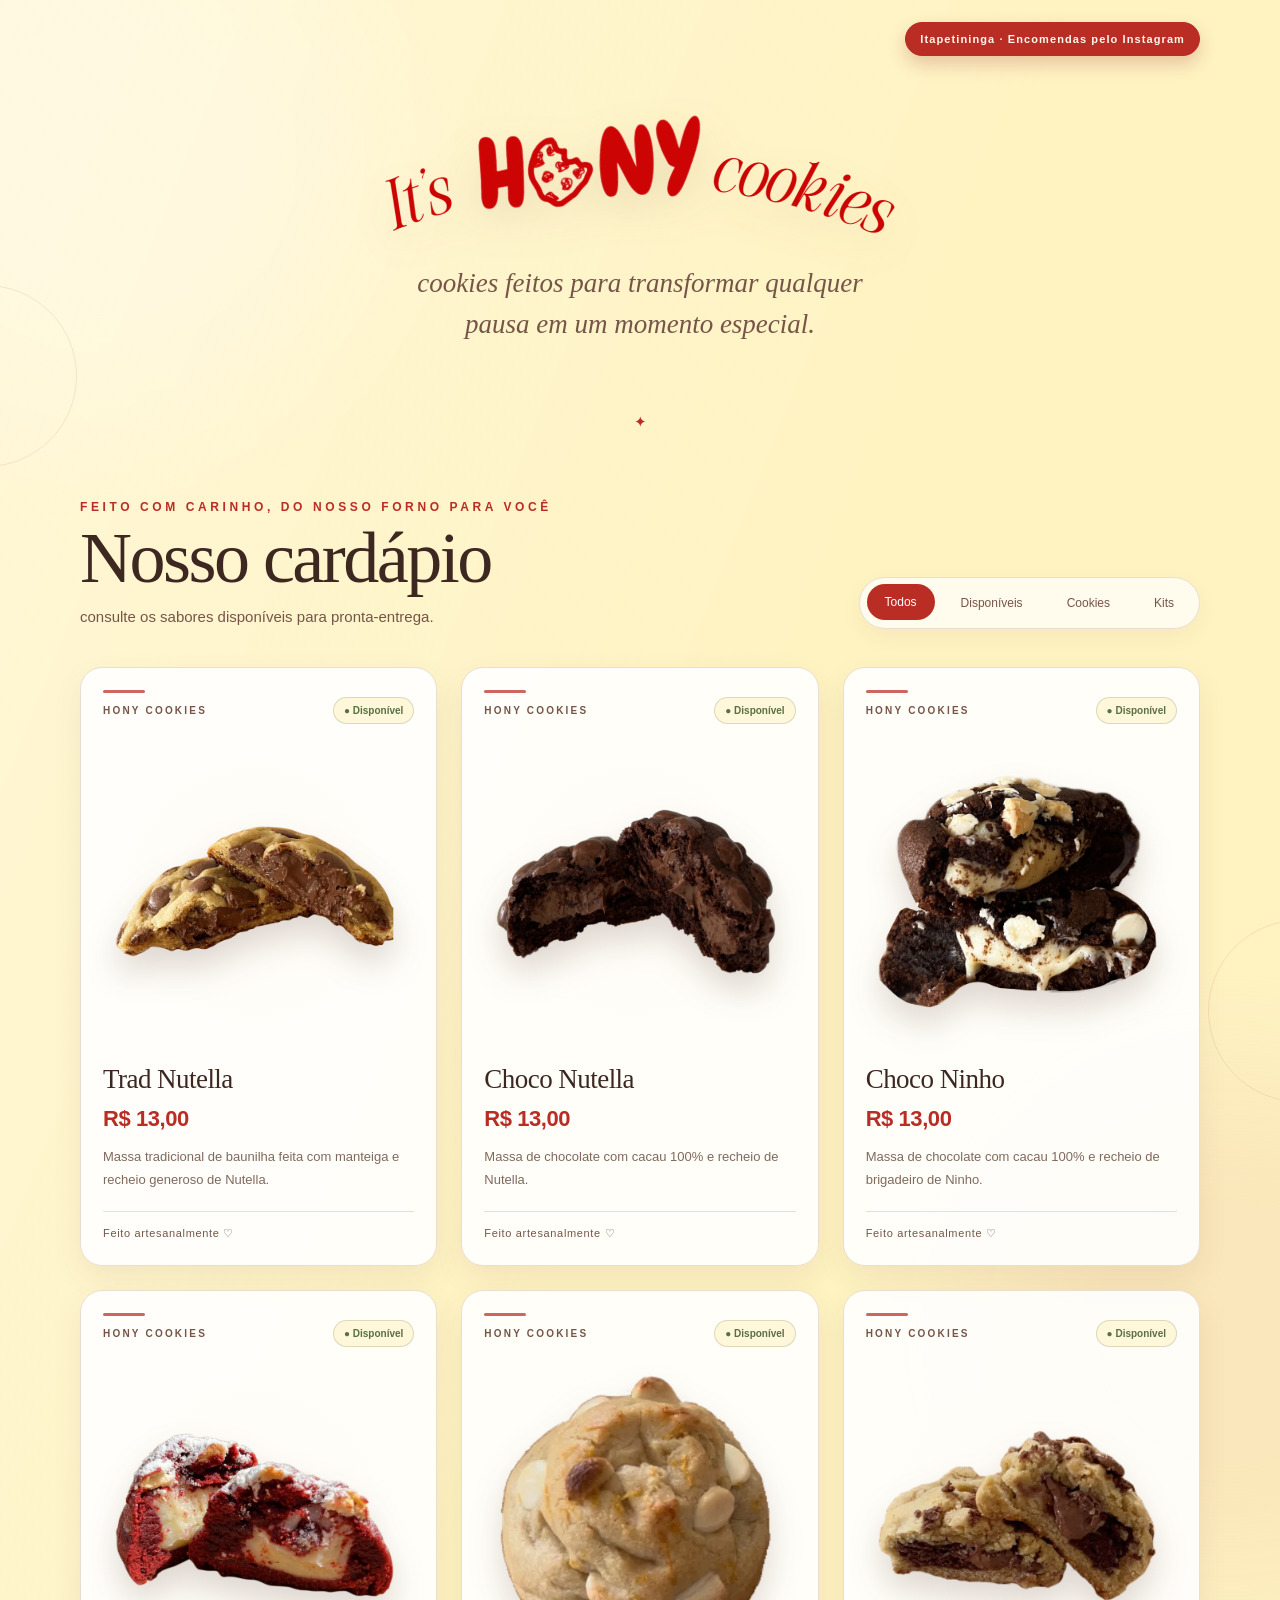
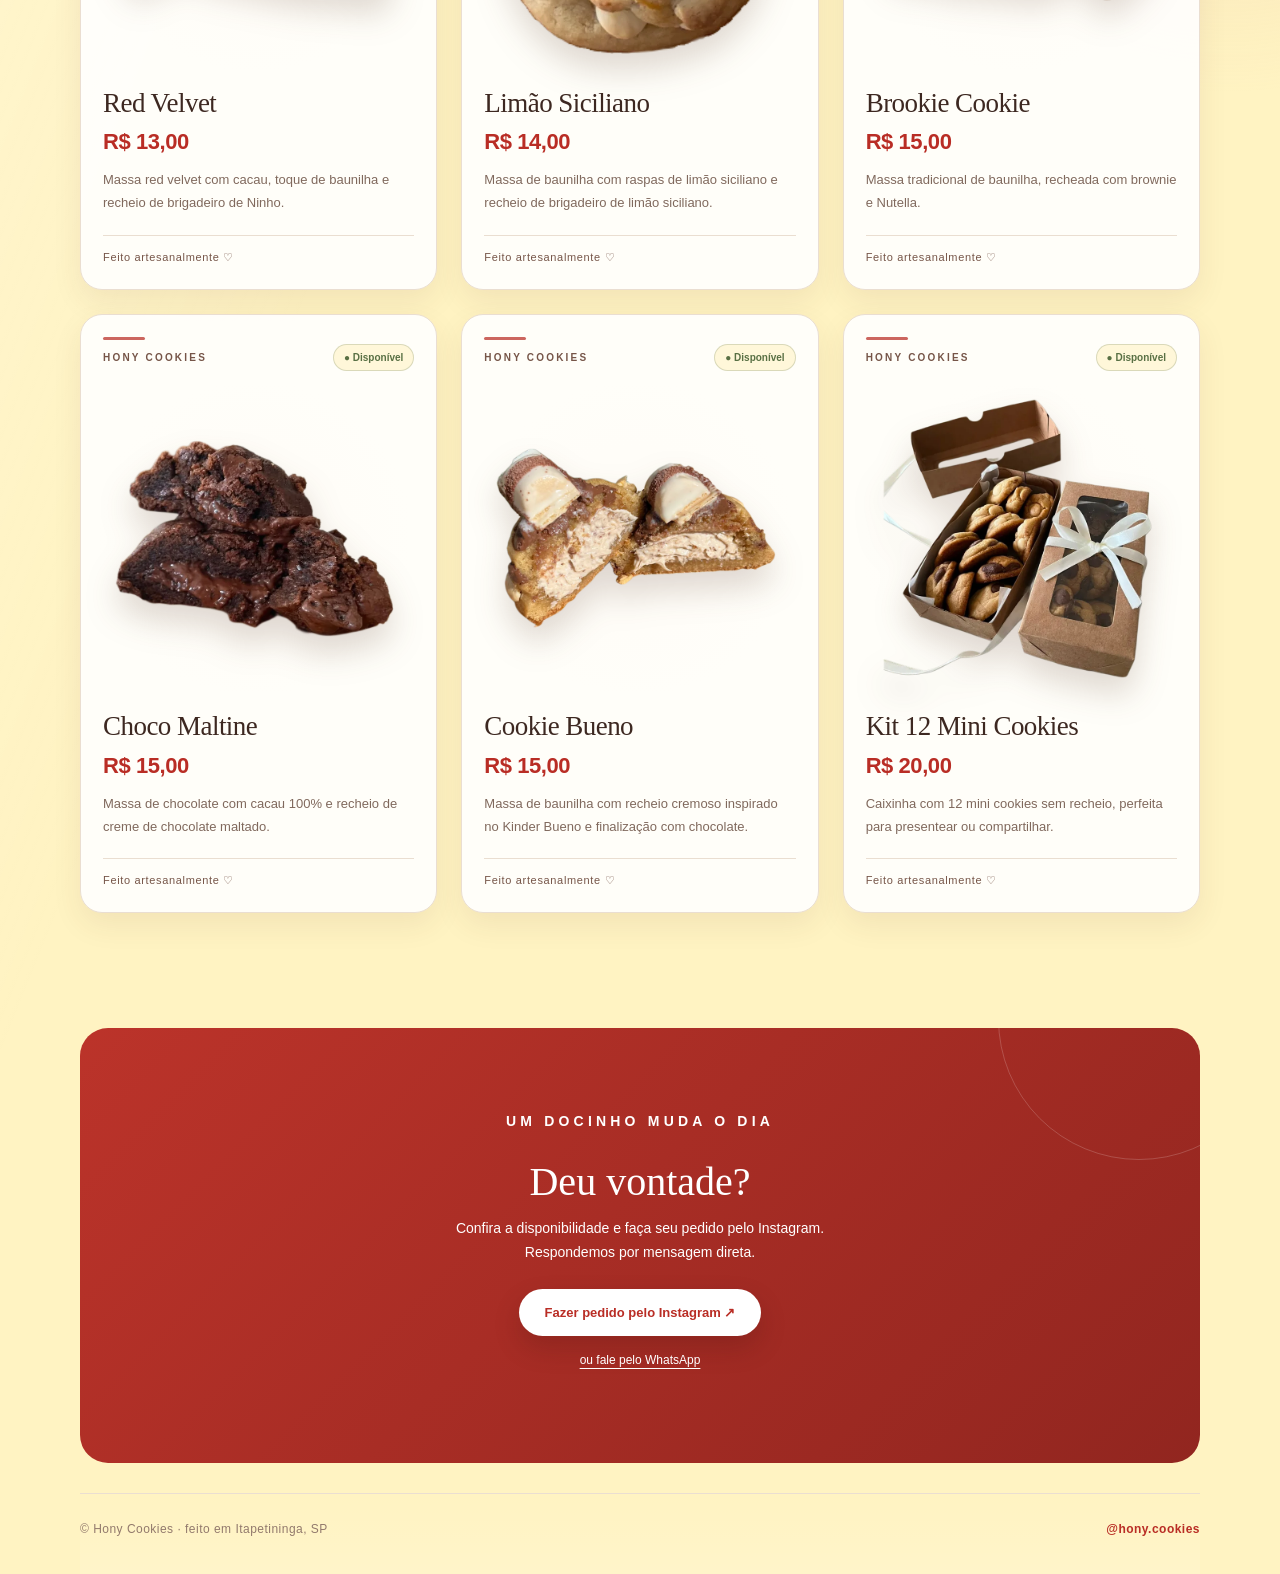
==== index.html @ 99ebf642 "Refactor code structure for improved readability and maintainability" ====
<!DOCTYPE html>
<html lang="pt-BR">
<head>
<meta charset="UTF-8">
<meta name="viewport" content="width=device-width, initial-scale=1">
<meta name="theme-color" content="#fff3c2">
<meta name="description" content="Cardápio Hony Cookies: cookies artesanais em Itapetininga. Confira os sabores disponíveis para pronta-entrega.">
<title>Hony Cookies | nosso cardápio</title>
<link rel="icon" href="[data-uri]" type="image/webp">
<style>
:root { --fundo:#fff3c2; --card:#feeeb7; --vermelho:#c92b24; --marrom:#975e43; --texto:#472b21; --linha:rgba(151,94,67,.23); }
* {box-sizing:border-box} html {scroll-behavior:smooth} body {margin:0;background:var(--fundo);color:var(--texto);font-family:Arial,Helvetica,sans-serif;-webkit-font-smoothing:antialiased} a{color:inherit;text-decoration:none} button{font:inherit}
.container{width:min(1120px,calc(100% - 44px));margin:auto}
.topline{display:flex;align-items:center;justify-content:flex-end;padding-top:22px}
.local{font-size:11px;letter-spacing:.08em;color:var(--marrom);border:1px solid var(--linha);border-radius:30px;padding:10px 14px}
.hero{text-align:center;padding:36px 0 63px;border-bottom:1px solid var(--linha)}
.logo{width:min(510px,90%);height:auto;display:block;margin:0 auto 17px}
.hero p{font-family:Georgia,'Times New Roman',serif;font-size:clamp(18px,2.2vw,25px);line-height:1.5;max-width:510px;margin:0 auto;color:var(--marrom);font-style:italic}
.heading{display:flex;justify-content:space-between;align-items:end;gap:20px;padding:63px 0 30px}
.eyebrow{font-size:11px;letter-spacing:.26em;color:var(--vermelho);font-weight:bold;text-transform:uppercase;margin:0 0 10px}
h1{font-family:Georgia,'Times New Roman',serif;font-size:clamp(38px,5vw,60px);font-weight:normal;letter-spacing:-.035em;margin:0 0 12px;color:var(--vermelho)}
.subtitle{font-size:14px;color:var(--marrom);margin:0;line-height:1.6}
.filter{display:flex;gap:8px;flex-wrap:wrap;justify-content:flex-end}.filter button{background:transparent;border:1px solid var(--linha);padding:10px 15px;border-radius:100px;color:var(--marrom);cursor:pointer;font-size:12px}.filter button.active,.filter button:hover{background:var(--vermelho);border-color:var(--vermelho);color:#fff}
.grid{display:grid;grid-template-columns:repeat(3,minmax(0,1fr));gap:20px;padding-bottom:85px}
.product{background:var(--card);border:1px solid var(--linha);border-radius:13px;padding:19px 20px 23px;display:flex;flex-direction:column;min-width:0;transition:transform .2s}.product:hover{transform:translateY(-3px)}
.cardtop{display:flex;align-items:center;justify-content:space-between;gap:8px}.brand{font-size:10px;letter-spacing:.22em;color:var(--marrom);font-weight:700}.status{font-size:10px;border-radius:50px;padding:7px 10px;background:#fff7d9;color:#597044;border:1px solid rgba(89,112,68,.22);white-space:nowrap}.status.sold{color:var(--vermelho);background:#ffe5d6;border-color:#edb1a7}
.photo{aspect-ratio:1/1;width:100%;display:flex;align-items:center;justify-content:center;margin:8px 0 9px}.photo img{width:100%;height:100%;object-fit:contain;filter:drop-shadow(0 12px 12px rgba(89,50,29,.09))}.product.unavailable .photo img{filter:grayscale(.65) opacity(.62)}
.cardname{font-family:Georgia,'Times New Roman',serif;font-size:25px;line-height:1.16;font-weight:normal;margin:0 0 9px}.price{font-size:20px;font-weight:700;color:var(--vermelho);margin:0 0 12px}.description{font-size:13px;line-height:1.7;color:var(--marrom);margin:0;flex:1}.divider{height:1px;background:var(--linha);margin:20px 0 15px}.footnote{font-size:11px;letter-spacing:.06em;color:var(--marrom)}
.order{border-top:1px solid var(--linha);text-align:center;padding:58px 0 75px}.order h2{font-family:Georgia,serif;color:var(--vermelho);font-size:34px;font-weight:normal;margin:0 0 12px}.order p{font-size:14px;color:var(--marrom);margin:0 0 24px;line-height:1.7}.cta{display:inline-flex;align-items:center;justify-content:center;gap:9px;background:var(--vermelho);color:white;border-radius:100px;padding:16px 26px;font-size:13px;font-weight:700;transition:background .2s}.cta:hover{background:#a61f19}.secondary{display:block;margin-top:17px;font-size:12px;color:var(--marrom);text-decoration:underline;text-underline-offset:4px}
footer{border-top:1px solid var(--linha);padding:22px 0 32px;display:flex;justify-content:space-between;gap:10px;color:var(--marrom);font-size:11px;letter-spacing:.04em}
.empty{grid-column:1/-1;text-align:center;padding:45px;color:var(--marrom)}
@media(max-width:850px){.grid{grid-template-columns:repeat(2,minmax(0,1fr))}.heading{align-items:start;flex-direction:column}.filter{justify-content:flex-start}.hero{padding:26px 0 47px}}
@media(max-width:540px){.container{width:calc(100% - 28px)}.topline{padding-top:15px}.local{font-size:10px}.hero{padding:28px 0 44px}.logo{width:95%}.hero p{font-size:18px;padding:0 10px}.heading{padding:43px 0 24px}.grid{gap:11px;padding-bottom:52px}.product{padding:12px 11px 16px;border-radius:10px}.brand{font-size:8px;letter-spacing:.1em}.status{font-size:9px;padding:5px 7px}.cardname{font-size:19px}.price{font-size:17px}.description{font-size:12px;line-height:1.55}.photo{margin:6px 0}.divider{margin:14px 0 10px}.footnote{font-size:9px}.order{padding:45px 0 60px}footer{flex-direction:column;align-items:center;text-align:center}}

body{position:relative;overflow-x:hidden;background:
 radial-gradient(circle at 8% 4%,rgba(255,255,255,.72) 0 120px,transparent 350px),
 radial-gradient(circle at 96% 45%,rgba(255,218,133,.3) 0 130px,transparent 360px),
 var(--fundo)}
body::before,body::after{content:"";position:absolute;z-index:-1;width:180px;height:180px;border:1px solid rgba(201,43,36,.1);border-radius:50%;pointer-events:none}
body::before{top:285px;left:-105px}
body::after{top:920px;right:-110px}
.container{position:relative}
.topline{min-height:56px}
.local{background:rgba(255,255,255,.28);box-shadow:0 5px 18px rgba(89,50,29,.04);transition:background .2s,border-color .2s,transform .2s}
.local:hover{background:rgba(255,255,255,.58);border-color:rgba(151,94,67,.4);transform:translateY(-1px)}
.hero{position:relative}
.hero::after{content:"✦";position:absolute;bottom:-12px;left:50%;padding:0 12px;background:var(--fundo);color:var(--vermelho);font-size:15px;line-height:24px;transform:translateX(-50%)}
.heading{position:relative}
.heading>div:first-child{max-width:620px}
.filter{padding-bottom:2px}
.filter button{transition:color .2s,background .2s,border-color .2s,transform .2s,box-shadow .2s}
.filter button:hover{transform:translateY(-2px);box-shadow:0 5px 12px rgba(201,43,36,.16)}
.filter button:focus-visible,.cta:focus-visible,.secondary:focus-visible{outline:3px solid rgba(201,43,36,.35);outline-offset:4px}
.product{box-shadow:0 10px 25px rgba(89,50,29,.06);overflow:hidden}
.product::before{content:"";display:block;width:42px;height:3px;margin-bottom:4px;border-radius:99px;background:var(--vermelho);opacity:.72}
.product:hover{box-shadow:0 16px 32px rgba(89,50,29,.13);border-color:rgba(201,43,36,.28)}
.photo{position:relative}
.photo::after{content:"";position:absolute;inset:10%;z-index:-1;border-radius:50%;background:rgba(255,255,255,.28);filter:blur(14px)}
.photo img{transition:transform .35s ease,filter .35s ease}
.product:hover .photo img{transform:scale(1.045) rotate(-1deg)}
.product.unavailable:hover .photo img{transform:none}
.cardname{transition:color .2s}
.product:hover .cardname{color:var(--vermelho)}
.status{font-weight:700}
.cta{box-shadow:0 10px 20px rgba(201,43,36,.2);transition:background .2s,transform .2s,box-shadow .2s}
.cta:hover{transform:translateY(-2px);box-shadow:0 13px 24px rgba(201,43,36,.28)}
.secondary{transition:color .2s}
.secondary:hover{color:var(--vermelho)}
footer{background:linear-gradient(180deg,transparent,rgba(255,255,255,.12))}
@media(max-width:540px){body::before{top:210px;left:-145px}body::after{top:1080px;right:-145px}.hero::after{font-size:13px}.product{box-shadow:0 6px 16px rgba(89,50,29,.06)}.product:hover{transform:translateY(-2px);box-shadow:0 10px 20px rgba(89,50,29,.11)}}
@media(prefers-reduced-motion:reduce){html{scroll-behavior:auto}.local,.filter button,.product,.photo img,.cardname,.cta,.secondary{transition:none}}

:root {
  --fundo:#fff3c2;
  --card:#ffffff;
  --vermelho:#b92d25;
  --vermelho-escuro:#8f211c;
  --marrom:#765548;
  --texto:#3d2821;
  --linha:#eaded1;
  --destaque:#f6dfad;
}
body {
  background:
    linear-gradient(to bottom right,rgba(255,255,255,.36) 0%,transparent 42%),
    radial-gradient(circle at 8% 5%,rgba(255,255,255,.28) 0 140px,transparent 360px),
    radial-gradient(circle at 96% 42%,rgba(232,190,159,.24) 0 130px,transparent 360px),
    var(--fundo);
}
body::before,body::after {
  border-color:rgba(185,45,37,.1);
}
.local {
  background:var(--vermelho);
  border-color:var(--vermelho);
  color:#fff9ed;
  box-shadow:0 8px 18px rgba(143,33,28,.22);
  font-family:Arial,Helvetica,sans-serif;
  font-weight:700;
  letter-spacing:.1em;
  transition:transform .2s;
}
.local:hover {
  background:var(--vermelho);
  border-color:var(--vermelho);
  color:#fff9ed;
  box-shadow:0 8px 18px rgba(143,33,28,.22);
  transform:scale(1.04);
}
.hero {
  padding:58px 0 78px;
  border-bottom:0;
  background:transparent;
}
.hero::after {
  background:transparent;
}
.logo {
  width:min(510px,88%);
  filter:drop-shadow(0 14px 22px rgba(100,55,35,.12));
}
.hero p {
  max-width:590px;
  font-size:clamp(19px,2.4vw,27px);
  color:var(--marrom);
}
.heading {
  padding:78px 0 38px;
}
.eyebrow {
  color:var(--vermelho);
  font-size:12px;
  letter-spacing:.3em;
}
h1 {
  color:var(--texto);
  font-size:clamp(44px,6vw,72px);
  line-height:.95;
}
.subtitle {
  max-width:420px;
  font-size:15px;
}
.filter {
  padding:7px;
  border:1px solid var(--linha);
  border-radius:999px;
  background:rgba(255,255,255,.7);
  box-shadow:0 8px 22px rgba(100,55,35,.05);
}
.filter button {
  padding:11px 18px;
  border:0;
  color:var(--marrom);
}
.filter button.active,.filter button:hover {
  background:var(--vermelho);
  border-color:var(--vermelho);
  color:#fff;
  transform:translateY(-1px);
}
.grid {
  gap:24px;
}
.product {
  position:relative;
  padding:22px 22px 25px;
  background:rgba(255,255,255,.9);
  border:1px solid var(--linha);
  border-radius:22px;
  box-shadow:0 12px 30px rgba(91,54,36,.08);
  transition:transform .25s ease,box-shadow .25s ease,border-color .25s ease;
}
.product::before {
  width:42px;
  height:3px;
  margin-bottom:4px;
  background:var(--vermelho);
}
.product:hover {
  transform:translateY(-8px);
  border-color:rgba(185,45,37,.3);
  box-shadow:0 22px 42px rgba(91,54,36,.15);
}
.photo {
  position:relative;
  min-height:270px;
  margin:12px -4px 18px;
  border-radius:18px;
  background:radial-gradient(circle,#fffdf8 0 42%,transparent 72%);
}
.photo::after {
  display:none;
}
.photo img {
  position:relative;
  z-index:1;
  filter:drop-shadow(0 18px 16px rgba(80,43,27,.18));
  transition:transform .35s ease;
}
.product:hover .photo img {
  transform:scale(1.08) rotate(-2deg);
}
.product.unavailable:hover .photo img {
  transform:none;
}
.cardname {
  color:var(--texto);
  font-size:27px;
  line-height:1.1;
  letter-spacing:-.02em;
}
.product:hover .cardname {
  color:var(--vermelho);
}
.price {
  display:inline-block;
  margin:2px 0 14px;
  color:var(--vermelho);
  font-size:22px;
  letter-spacing:-.02em;
}
.description {
  color:#80695d;
  font-size:13px;
  line-height:1.75;
}
.order {
  position:relative;
  margin-top:30px;
  padding:82px 20px 96px;
  border:0;
  border-radius:28px;
  background:linear-gradient(135deg,rgba(185,45,37,.97),rgba(142,31,26,.97));
  color:#fff;
  overflow:hidden;
}
.order::before {
  content:"";
  position:absolute;
  width:280px;
  height:280px;
  top:-150px;
  right:-80px;
  border:1px solid rgba(255,255,255,.18);
  border-radius:50%;
}
.order h2,.order p,.order .secondary {
  position:relative;
  color:#fff;
}
.order h2 {
  font-size:40px;
}
.cta {
  position:relative;
  background:#fff;
  color:var(--vermelho);
  box-shadow:0 12px 26px rgba(70,20,15,.22);
  transition:transform .2s;
}
.cta:hover {
  background:#fff;
  color:var(--vermelho);
  box-shadow:0 12px 26px rgba(70,20,15,.22);
  transform:scale(1.04);
}
footer {
  margin-top:30px;
  padding:28px 0 38px;
  color:#92796c;
  font-size:12px;
}
footer span:last-child {
  color:var(--vermelho);
  font-weight:700;
}
@media(max-width:540px) {
  .container {
    width:min(100% - 24px,440px);
  }
  .hero {
    padding:42px 0 58px;
  }
  .heading {
    padding:52px 0 28px;
  }
  .filter {
    width:100%;
    justify-content:space-between;
    gap:3px;
  }
  .filter button {
    flex:1;
    padding:10px 7px;
  }
  .grid {
    grid-template-columns:1fr;
    gap:16px;
  }
  .product {
    padding:16px;
    border-radius:18px;
  }
  .photo {
    min-height:190px;
  }
  .cardname {
    font-size:23px;
  }
  .order {
    margin-top:12px;
    border-radius:20px;
    padding:58px 18px 66px;
  }
  .order h2 {
    font-size:34px;
  }
  footer {
    gap:12px;
  }
}
@media(prefers-reduced-motion:reduce) {
  .product:hover,.product:hover .photo img,.filter button:hover {
    transform:none;
  }
}
</style>
</head>
<body>
<div class="container">
<header>
 <div class="topline"><a class="local" href="#pedido">Itapetininga · Encomendas pelo Instagram</a></div>
 <div class="hero"><img class="logo" src="[data-uri]" alt="It's Hony Cookies"><p>cookies feitos para transformar qualquer<br>pausa em um momento especial.</p></div>
</header>
<main>
 <section aria-labelledby="menu-title"><div class="heading"><div><p class="eyebrow">feito com carinho, do nosso forno para você</p><h1 id="menu-title">Nosso cardápio</h1><p class="subtitle">consulte os sabores disponíveis para pronta-entrega.</p></div><nav class="filter" aria-label="Filtrar cardápio"><button class="active" data-filter="todos" type="button">Todos</button><button data-filter="disponiveis" type="button">Disponíveis</button><button data-filter="cookies" type="button">Cookies</button><button data-filter="kits" type="button">Kits</button></nav></div><div class="grid" id="produtos" aria-live="polite"></div></section>
 <section class="order" id="pedido"><p class="eyebrow">um docinho muda o dia</p><h2>Deu vontade?</h2><p>Confira a disponibilidade e faça seu pedido pelo Instagram.<br>Respondemos por mensagem direta.</p><a class="cta" href="https://www.instagram.com/hony.cookies/" target="_blank" rel="noopener noreferrer">Fazer pedido pelo Instagram ↗</a><a class="secondary" href="https://wa.me/5515996858617" target="_blank" rel="noopener noreferrer">ou fale pelo WhatsApp</a></section>
</main>
<footer><span>© Hony Cookies · feito em Itapetininga, SP</span><span>@hony.cookies</span></footer>
</div>
<script>
/* ================================================================
   EDITE SOMENTE A LISTA ABAIXO PARA ATUALIZAR O CARDÁPIO.
   disponivel: true = Disponível | false = Esgotado
   visivel: false = não aparece no cardápio (produto temporariamente fora)
   Depois de editar, salve o arquivo e publique a alteração no GitHub.
   ================================================================ */
const produtos = [
  { nome: "Trad Nutella", preco: 13.00, descricao: "Massa tradicional de baunilha feita com manteiga e recheio generoso de Nutella.", disponivel: true, visivel: true, categoria: "cookies", imagem: "[data-uri]" },
  { nome: "Choco Nutella", preco: 13.00, descricao: "Massa de chocolate com cacau 100% e recheio de Nutella.", disponivel: true, visivel: true, categoria: "cookies", imagem: "[data-uri]" },
  { nome: "Choco Ninho", preco: 13.00, descricao: "Massa de chocolate com cacau 100% e recheio de brigadeiro de Ninho.", disponivel: true, visivel: true, categoria: "cookies", imagem: "[data-uri]" },
  { nome: "Red Velvet", preco: 13.00, descricao: "Massa red velvet com cacau, toque de baunilha e recheio de brigadeiro de Ninho.", disponivel: true, visivel: true, categoria: "cookies", imagem: "[data-uri]" },
  { nome: "Limão Siciliano", preco: 14.00, descricao: "Massa de baunilha com raspas de limão siciliano e recheio de brigadeiro de limão siciliano.", disponivel: true, visivel: true, categoria: "cookies", imagem: "[data-uri]" },
  { nome: "Brookie Cookie", preco: 15.00, descricao: "Massa tradicional de baunilha, recheada com brownie e Nutella.", disponivel: true, visivel: true, categoria: "cookies", imagem: "[data-uri]" },
  { nome: "Choco Maltine", preco: 15.00, descricao: "Massa de chocolate com cacau 100% e recheio de creme de chocolate maltado.", disponivel: true, visivel: true, categoria: "cookies", imagem: "[data-uri]" },
  { nome: "Cookie Bueno", preco: 15.00, descricao: "Massa de baunilha com recheio cremoso inspirado no Kinder Bueno e finalização com chocolate.", disponivel: true, visivel: true, categoria: "cookies", imagem: "[data-uri]" },
  { nome: "Kit 12 Mini Cookies", preco: 20.00, descricao: "Caixinha com 12 mini cookies sem recheio, perfeita para presentear ou compartilhar.", disponivel: true, visivel: true, categoria: "kits", imagem: "[data-uri]" },
  { nome: "Doce de Leite", preco: 14.00, descricao: "Cookie recheado com doce de leite argentino e finalizado com flor de sal.", disponivel: false, visivel: false, categoria: "cookies", imagem: "" }
];
/* FIM DA LISTA DE PRODUTOS */
const formatarPreco = valor => valor.toLocaleString('pt-BR',{style:'currency',currency:'BRL'});
const escapeHTML = valor => String(valor).replace(/[&<>"']/g,caractere => ({'&':'&amp;','<':'&lt;','>':'&gt;','"':'&quot;',"'":'&#39;'}[caractere]));
function renderizar(filtro='todos') {
 const lista = produtos.filter(p => p.visivel !== false && (filtro==='todos' || (filtro==='disponiveis' ? p.disponivel : p.categoria===filtro)));
 const area = document.getElementById('produtos');
 area.innerHTML = lista.length ? lista.map(p => `<article class="product ${p.disponivel ? '' : 'unavailable'}"><div class="cardtop"><span class="brand">HONY COOKIES</span><span class="status ${p.disponivel ? '' : 'sold'}">${p.disponivel ? '● Disponível' : '× Esgotado'}</span></div><div class="photo">${p.imagem ? `<img loading="lazy" src="${escapeHTML(p.imagem)}" alt="${escapeHTML(p.nome)}">` : ''}</div><h2 class="cardname">${escapeHTML(p.nome)}</h2><p class="price">${formatarPreco(p.preco)}</p><p class="description">${escapeHTML(p.descricao)}</p><div class="divider"></div><span class="footnote">${p.disponivel ? 'Feito artesanalmente ♡' : 'temporariamente indisponível'}</span></article>`).join('') : '<p class="empty">Nenhum produto nesta categoria no momento.</p>';
}
document.querySelectorAll('[data-filter]').forEach(botao => botao.addEventListener('click', () => {document.querySelectorAll('[data-filter]').forEach(b=>b.classList.remove('active'));botao.classList.add('active');renderizar(botao.dataset.filter)}));
renderizar();
</script>
</body>
</html>
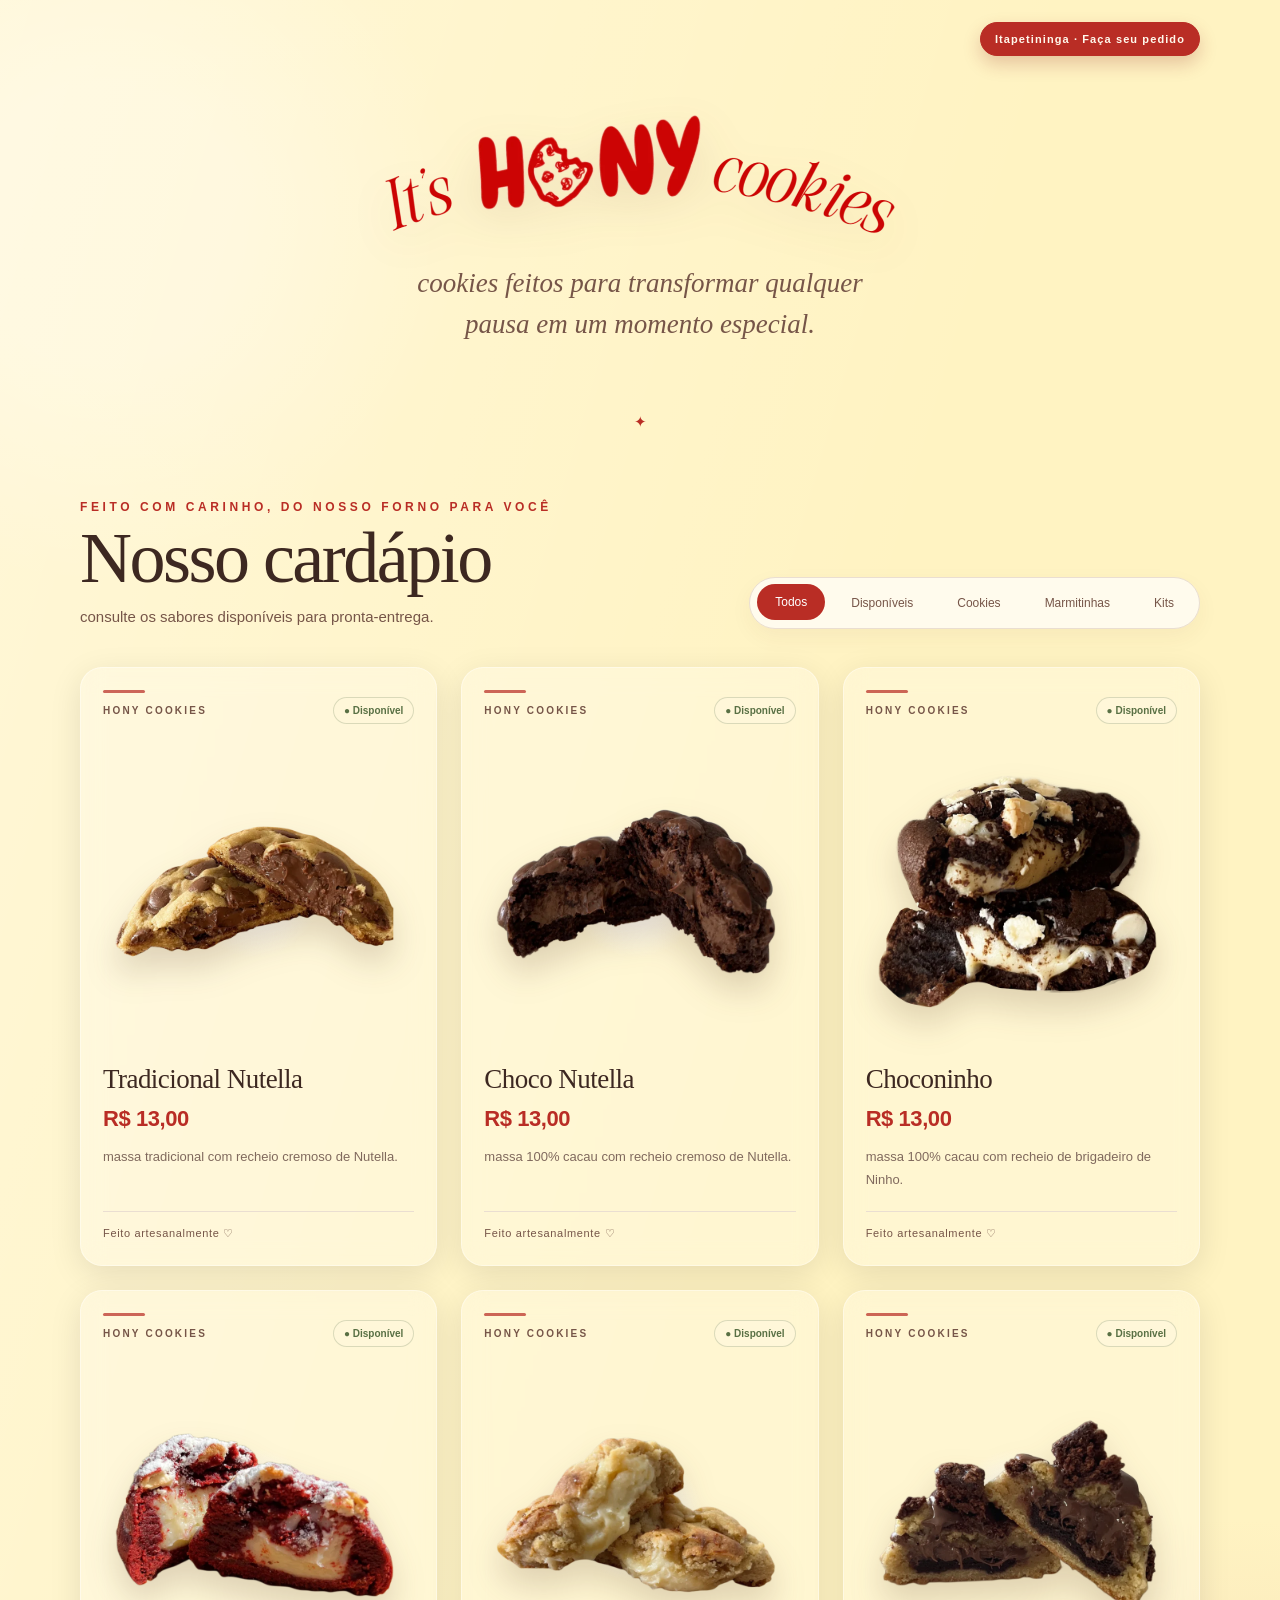
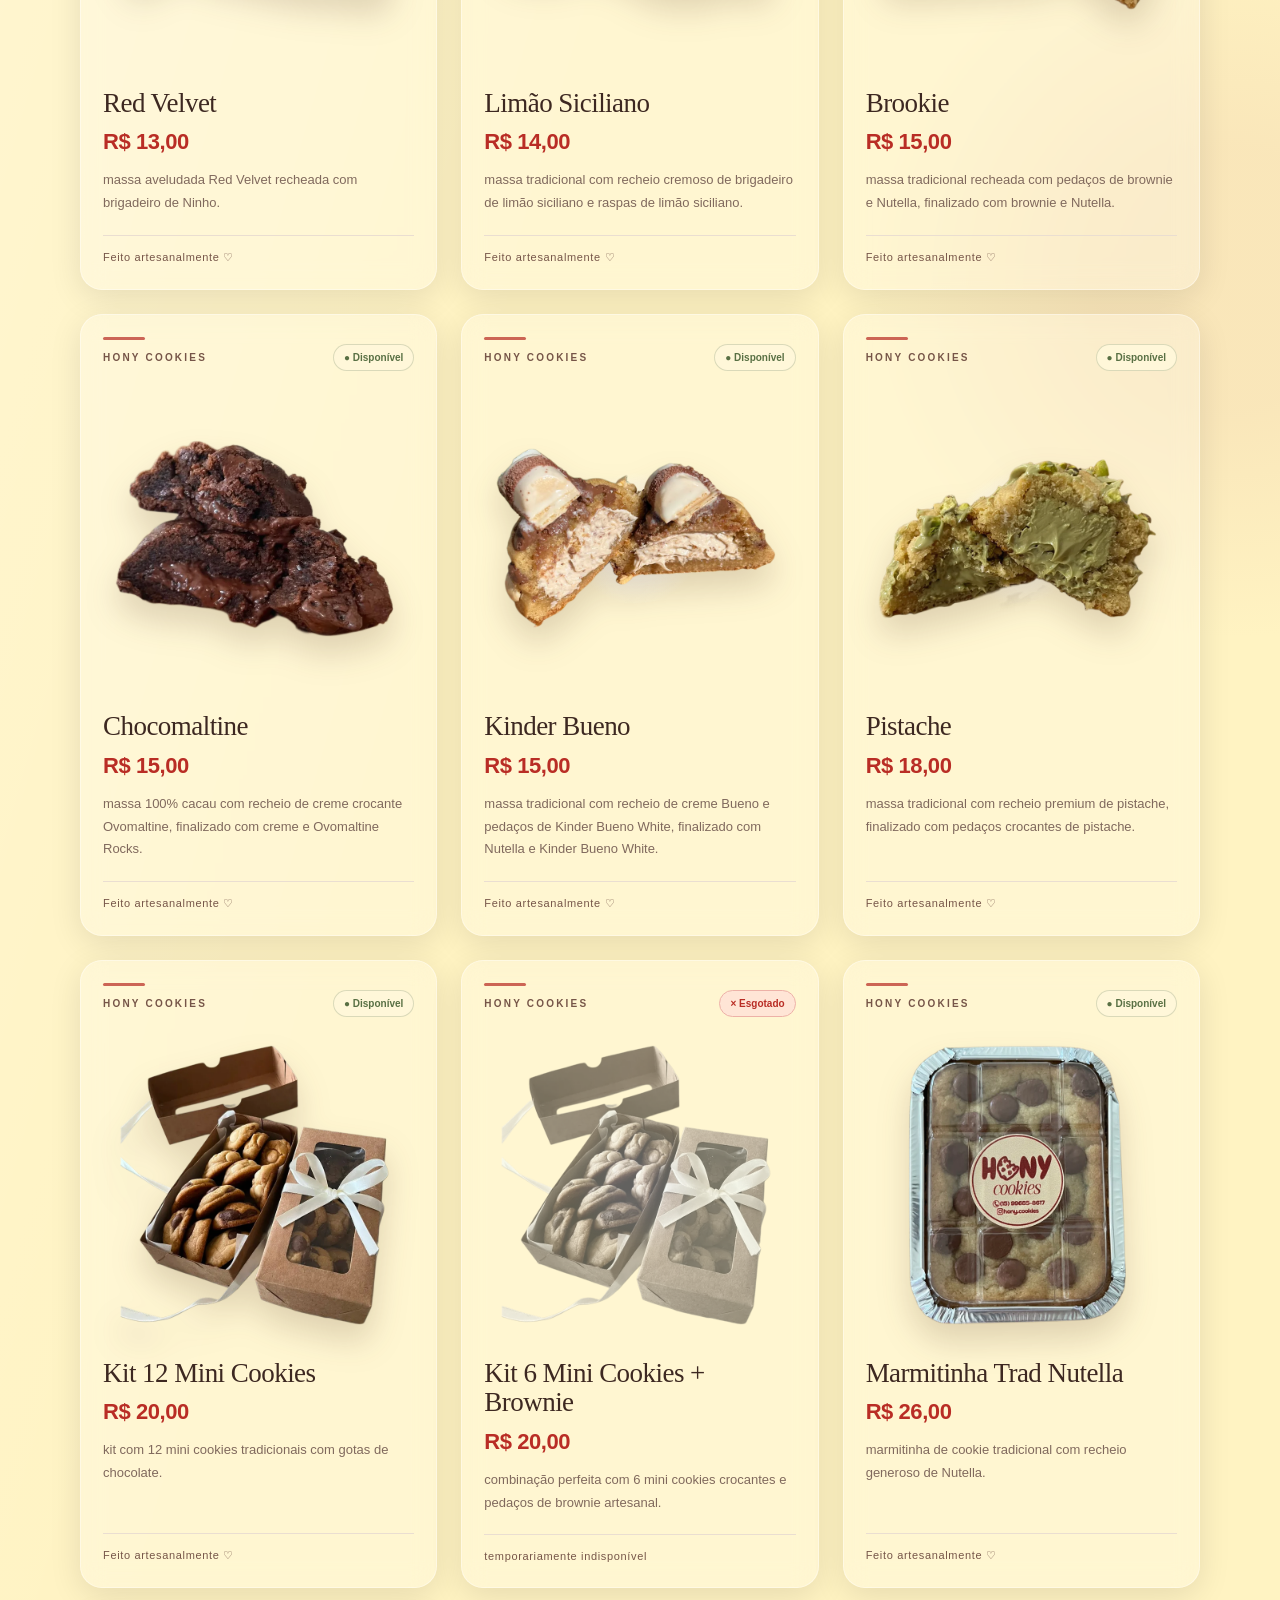
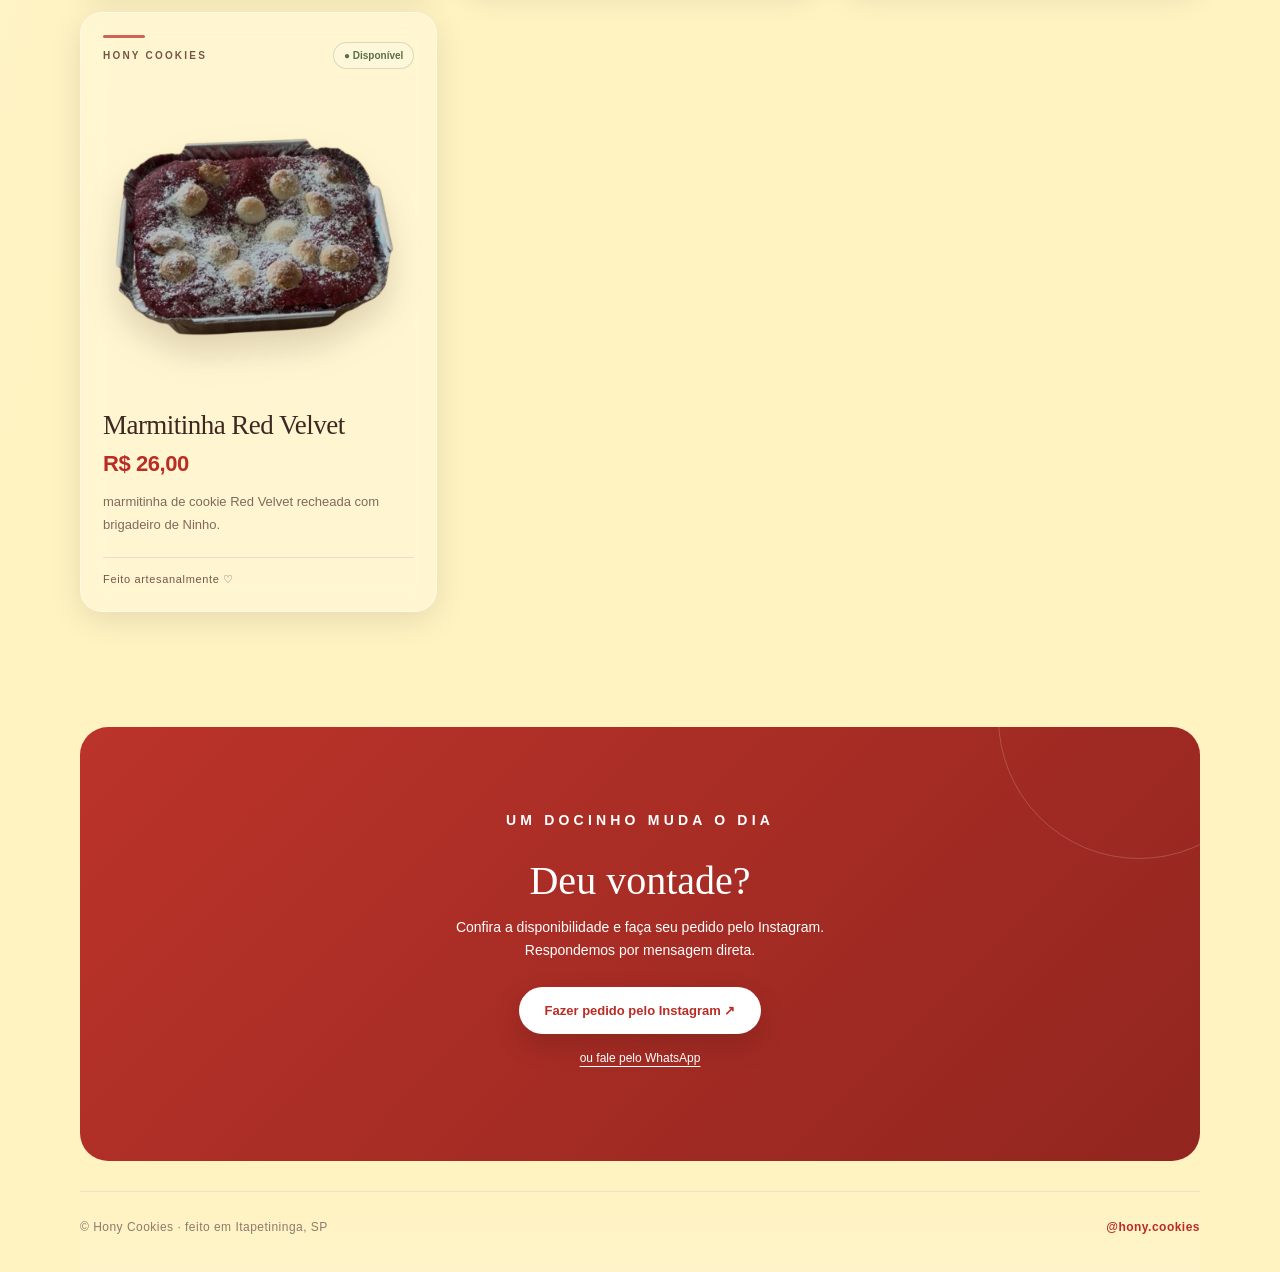
==== commit 9a6b92e8: "Add card glassmorphism and general perfomance improvements" ====
--- a/index.html
+++ b/index.html
@@ -6,7 +6,7 @@
 <meta name="theme-color" content="#fff3c2">
 <meta name="description" content="Cardápio Hony Cookies: cookies artesanais em Itapetininga. Confira os sabores disponíveis para pronta-entrega.">
 <title>Hony Cookies | nosso cardápio</title>
-<link rel="icon" href="[data-uri]" type="image/webp">
+<link rel="icon" href="imagens/icone-hony.webp" type="image/webp">
 <style>
 :root { --fundo:#fff3c2; --card:#feeeb7; --vermelho:#c92b24; --marrom:#975e43; --texto:#472b21; --linha:rgba(151,94,67,.23); }
 * {box-sizing:border-box} html {scroll-behavior:smooth} body {margin:0;background:var(--fundo);color:var(--texto);font-family:Arial,Helvetica,sans-serif;-webkit-font-smoothing:antialiased} a{color:inherit;text-decoration:none} button{font:inherit}
@@ -22,7 +22,7 @@
 .subtitle{font-size:14px;color:var(--marrom);margin:0;line-height:1.6}
 .filter{display:flex;gap:8px;flex-wrap:wrap;justify-content:flex-end}.filter button{background:transparent;border:1px solid var(--linha);padding:10px 15px;border-radius:100px;color:var(--marrom);cursor:pointer;font-size:12px}.filter button.active,.filter button:hover{background:var(--vermelho);border-color:var(--vermelho);color:#fff}
 .grid{display:grid;grid-template-columns:repeat(3,minmax(0,1fr));gap:20px;padding-bottom:85px}
-.product{background:var(--card);border:1px solid var(--linha);border-radius:13px;padding:19px 20px 23px;display:flex;flex-direction:column;min-width:0;transition:transform .2s}.product:hover{transform:translateY(-3px)}
+.product{background:var(--card);border:1px solid var(--linha);border-radius:13px;padding:19px 20px 23px;display:flex;flex-direction:column;min-width:0;transition:transform .2s}.product:hover{transform:scale(1.04)}
 .cardtop{display:flex;align-items:center;justify-content:space-between;gap:8px}.brand{font-size:10px;letter-spacing:.22em;color:var(--marrom);font-weight:700}.status{font-size:10px;border-radius:50px;padding:7px 10px;background:#fff7d9;color:#597044;border:1px solid rgba(89,112,68,.22);white-space:nowrap}.status.sold{color:var(--vermelho);background:#ffe5d6;border-color:#edb1a7}
 .photo{aspect-ratio:1/1;width:100%;display:flex;align-items:center;justify-content:center;margin:8px 0 9px}.photo img{width:100%;height:100%;object-fit:contain;filter:drop-shadow(0 12px 12px rgba(89,50,29,.09))}.product.unavailable .photo img{filter:grayscale(.65) opacity(.62)}
 .cardname{font-family:Georgia,'Times New Roman',serif;font-size:25px;line-height:1.16;font-weight:normal;margin:0 0 9px}.price{font-size:20px;font-weight:700;color:var(--vermelho);margin:0 0 12px}.description{font-size:13px;line-height:1.7;color:var(--marrom);margin:0;flex:1}.divider{height:1px;background:var(--linha);margin:20px 0 15px}.footnote{font-size:11px;letter-spacing:.06em;color:var(--marrom)}
@@ -67,8 +67,8 @@
 .secondary{transition:color .2s}
 .secondary:hover{color:var(--vermelho)}
 footer{background:linear-gradient(180deg,transparent,rgba(255,255,255,.12))}
-@media(max-width:540px){body::before{top:210px;left:-145px}body::after{top:1080px;right:-145px}.hero::after{font-size:13px}.product{box-shadow:0 6px 16px rgba(89,50,29,.06)}.product:hover{transform:translateY(-2px);box-shadow:0 10px 20px rgba(89,50,29,.11)}}
-@media(prefers-reduced-motion:reduce){html{scroll-behavior:auto}.local,.filter button,.product,.photo img,.cardname,.cta,.secondary{transition:none}}
+@media(max-width:540px){body::before{top:210px;left:-145px}body::after{top:1080px;right:-145px}.hero::after{font-size:13px}.product{box-shadow:0 6px 16px rgba(89,50,29,.06)}.product:hover{transform:scale(1.04);box-shadow:0 10px 20px rgba(91,54,36,.11)}}
+@media(prefers-reduced-motion:reduce){html{scroll-behavior:smooth}.local,.filter button,.product,.photo img,.cardname,.cta,.secondary{transition:none}}
 
 :root {
   --fundo:#fff3c2;
@@ -165,10 +165,12 @@
 .product {
   position:relative;
   padding:22px 22px 25px;
-  background:rgba(255,255,255,.9);
-  border:1px solid var(--linha);
+  background:rgba(255,255,255,.25);
+  border:1px solid rgba(255,255,255,.4);
   border-radius:22px;
-  box-shadow:0 12px 30px rgba(91,54,36,.08);
+  box-shadow:0 8px 32px 0 rgba(0,0,0,.1);
+  backdrop-filter:blur(12px);
+  -webkit-backdrop-filter:blur(12px);
   transition:transform .25s ease,box-shadow .25s ease,border-color .25s ease;
 }
 .product::before {
@@ -178,7 +180,7 @@
   background:var(--vermelho);
 }
 .product:hover {
-  transform:translateY(-8px);
+  transform:scale(1.04);
   border-color:rgba(185,45,37,.3);
   box-shadow:0 22px 42px rgba(91,54,36,.15);
 }
@@ -187,7 +189,7 @@
   min-height:270px;
   margin:12px -4px 18px;
   border-radius:18px;
-  background:radial-gradient(circle,#fffdf8 0 42%,transparent 72%);
+  background:radial-gradient(circle,#fffdf8 0 10%,transparent 30%);;
 }
 .photo::after {
   display:none;
@@ -325,16 +327,43 @@
     transform:none;
   }
 }
+
+/* Ajustes de responsividade: não permitir rolagem lateral da página. */
+html, body {
+  max-width: 100%;
+  overflow-x: hidden;
+}
+.container, main, section, .heading, .grid {
+  min-width: 0;
+  max-width: 100%;
+}
+.filter {
+  max-width: 100%;
+}
+/* Remove os círculos decorativos laterais sem modificar o resto do visual. */
+body::before, body::after { display: none; }
+@media (max-width: 540px) {
+  .filter {
+    flex-wrap: wrap;
+    justify-content: center;
+    border-radius: 22px;
+  }
+  .filter button {
+    flex: 1 1 auto;
+    min-width: 0;
+    white-space: nowrap;
+  }
+}
 </style>
 </head>
 <body>
 <div class="container">
 <header>
- <div class="topline"><a class="local" href="#pedido">Itapetininga · Encomendas pelo Instagram</a></div>
- <div class="hero"><img class="logo" src="[data-uri]" alt="It's Hony Cookies"><p>cookies feitos para transformar qualquer<br>pausa em um momento especial.</p></div>
+ <div class="topline"><a class="local" href="#pedido">Itapetininga · Faça seu pedido</a></div>
+ <div class="hero"><img class="logo" src="imagens/logo-hony.webp" alt="It's Hony Cookies"><p>cookies feitos para transformar qualquer<br>pausa em um momento especial.</p></div>
 </header>
 <main>
- <section aria-labelledby="menu-title"><div class="heading"><div><p class="eyebrow">feito com carinho, do nosso forno para você</p><h1 id="menu-title">Nosso cardápio</h1><p class="subtitle">consulte os sabores disponíveis para pronta-entrega.</p></div><nav class="filter" aria-label="Filtrar cardápio"><button class="active" data-filter="todos" type="button">Todos</button><button data-filter="disponiveis" type="button">Disponíveis</button><button data-filter="cookies" type="button">Cookies</button><button data-filter="kits" type="button">Kits</button></nav></div><div class="grid" id="produtos" aria-live="polite"></div></section>
+ <section aria-labelledby="menu-title"><div class="heading"><div><p class="eyebrow">feito com carinho, do nosso forno para você</p><h1 id="menu-title">Nosso cardápio</h1><p class="subtitle">consulte os sabores disponíveis para pronta-entrega.</p></div><nav class="filter" aria-label="Filtrar cardápio"><button class="active" data-filter="todos" type="button">Todos</button><button data-filter="disponiveis" type="button">Disponíveis</button><button data-filter="cookie" type="button">Cookies</button><button data-filter="marmitinha" type="button">Marmitinhas</button><button data-filter="kit" type="button">Kits</button></nav></div><div class="grid" id="produtos" aria-live="polite"></div></section>
  <section class="order" id="pedido"><p class="eyebrow">um docinho muda o dia</p><h2>Deu vontade?</h2><p>Confira a disponibilidade e faça seu pedido pelo Instagram.<br>Respondemos por mensagem direta.</p><a class="cta" href="https://www.instagram.com/hony.cookies/" target="_blank" rel="noopener noreferrer">Fazer pedido pelo Instagram ↗</a><a class="secondary" href="https://wa.me/5515996858617" target="_blank" rel="noopener noreferrer">ou fale pelo WhatsApp</a></section>
 </main>
 <footer><span>© Hony Cookies · feito em Itapetininga, SP</span><span>@hony.cookies</span></footer>
@@ -347,27 +376,31 @@
    Depois de editar, salve o arquivo e publique a alteração no GitHub.
    ================================================================ */
 const produtos = [
-  { nome: "Trad Nutella", preco: 13.00, descricao: "Massa tradicional de baunilha feita com manteiga e recheio generoso de Nutella.", disponivel: true, visivel: true, categoria: "cookies", imagem: "[data-uri]" },
-  { nome: "Choco Nutella", preco: 13.00, descricao: "Massa de chocolate com cacau 100% e recheio de Nutella.", disponivel: true, visivel: true, categoria: "cookies", imagem: "[data-uri]" },
-  { nome: "Choco Ninho", preco: 13.00, descricao: "Massa de chocolate com cacau 100% e recheio de brigadeiro de Ninho.", disponivel: true, visivel: true, categoria: "cookies", imagem: "[data-uri]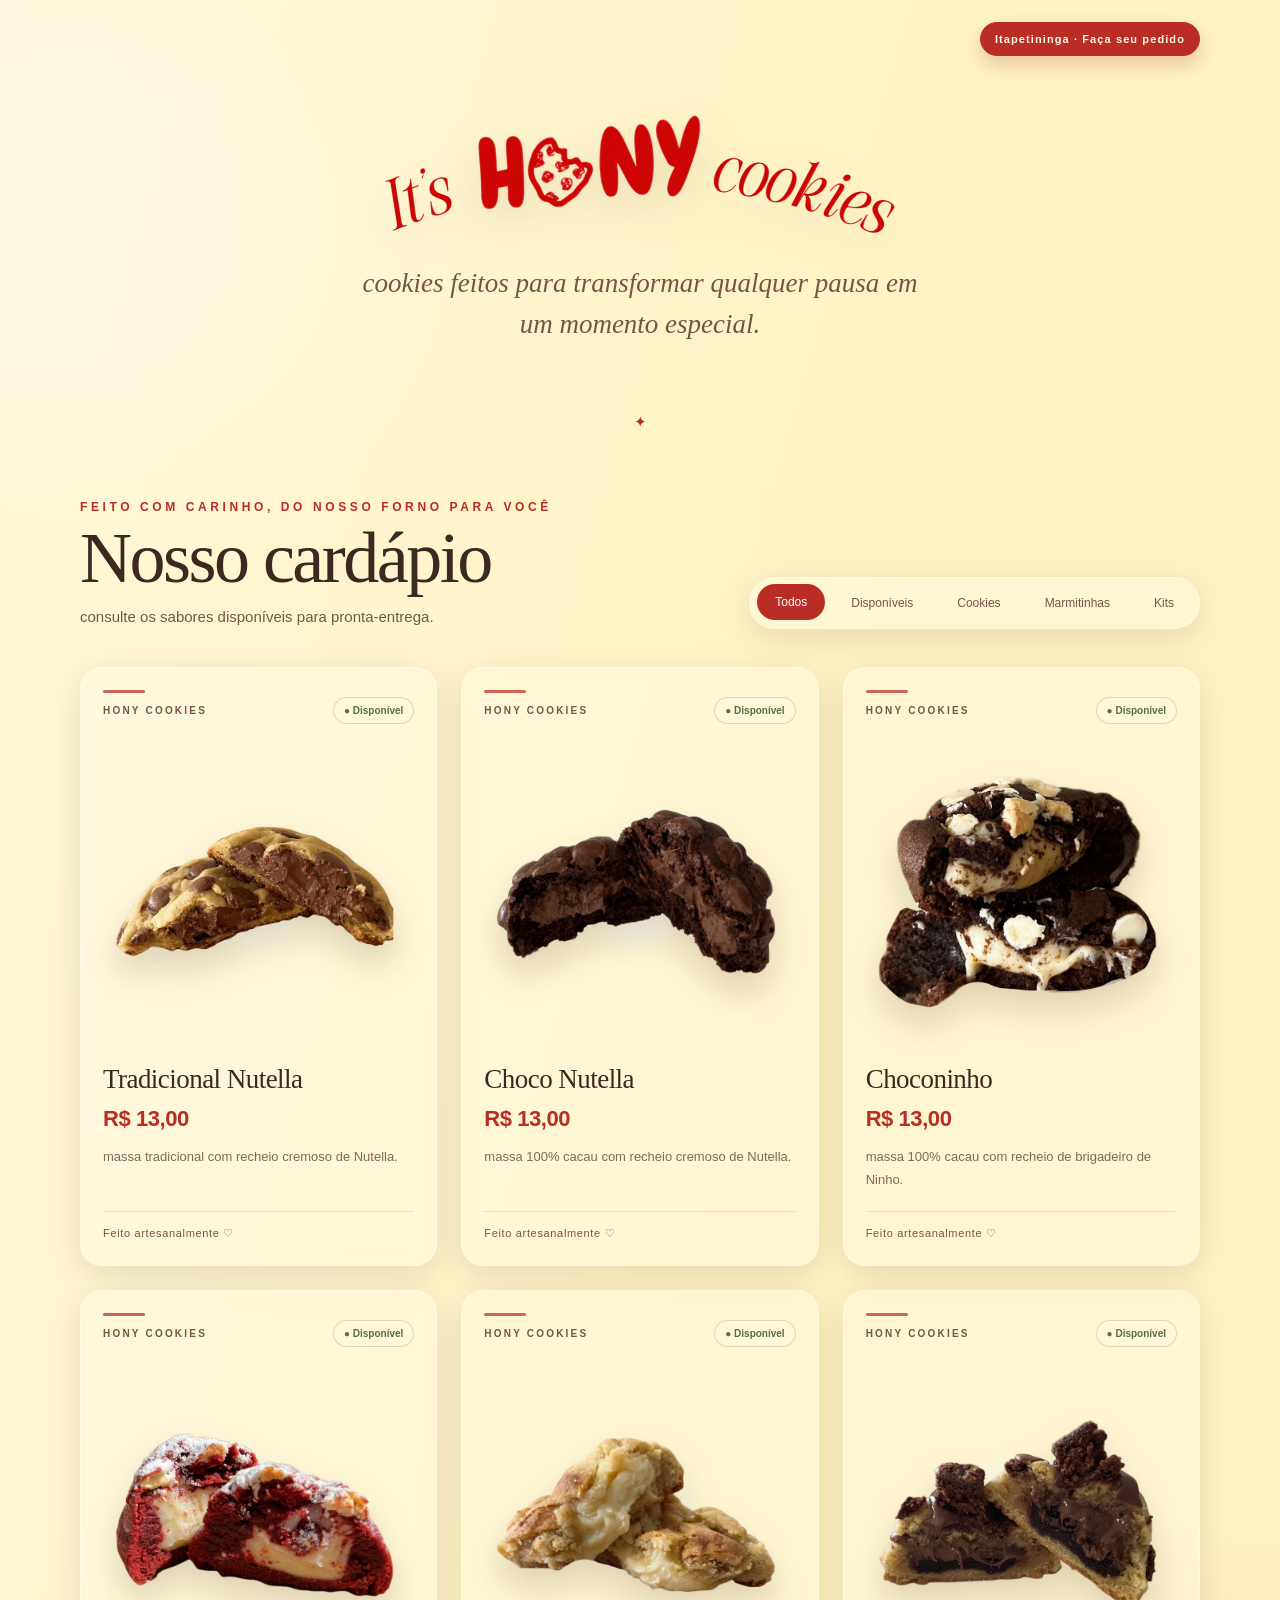
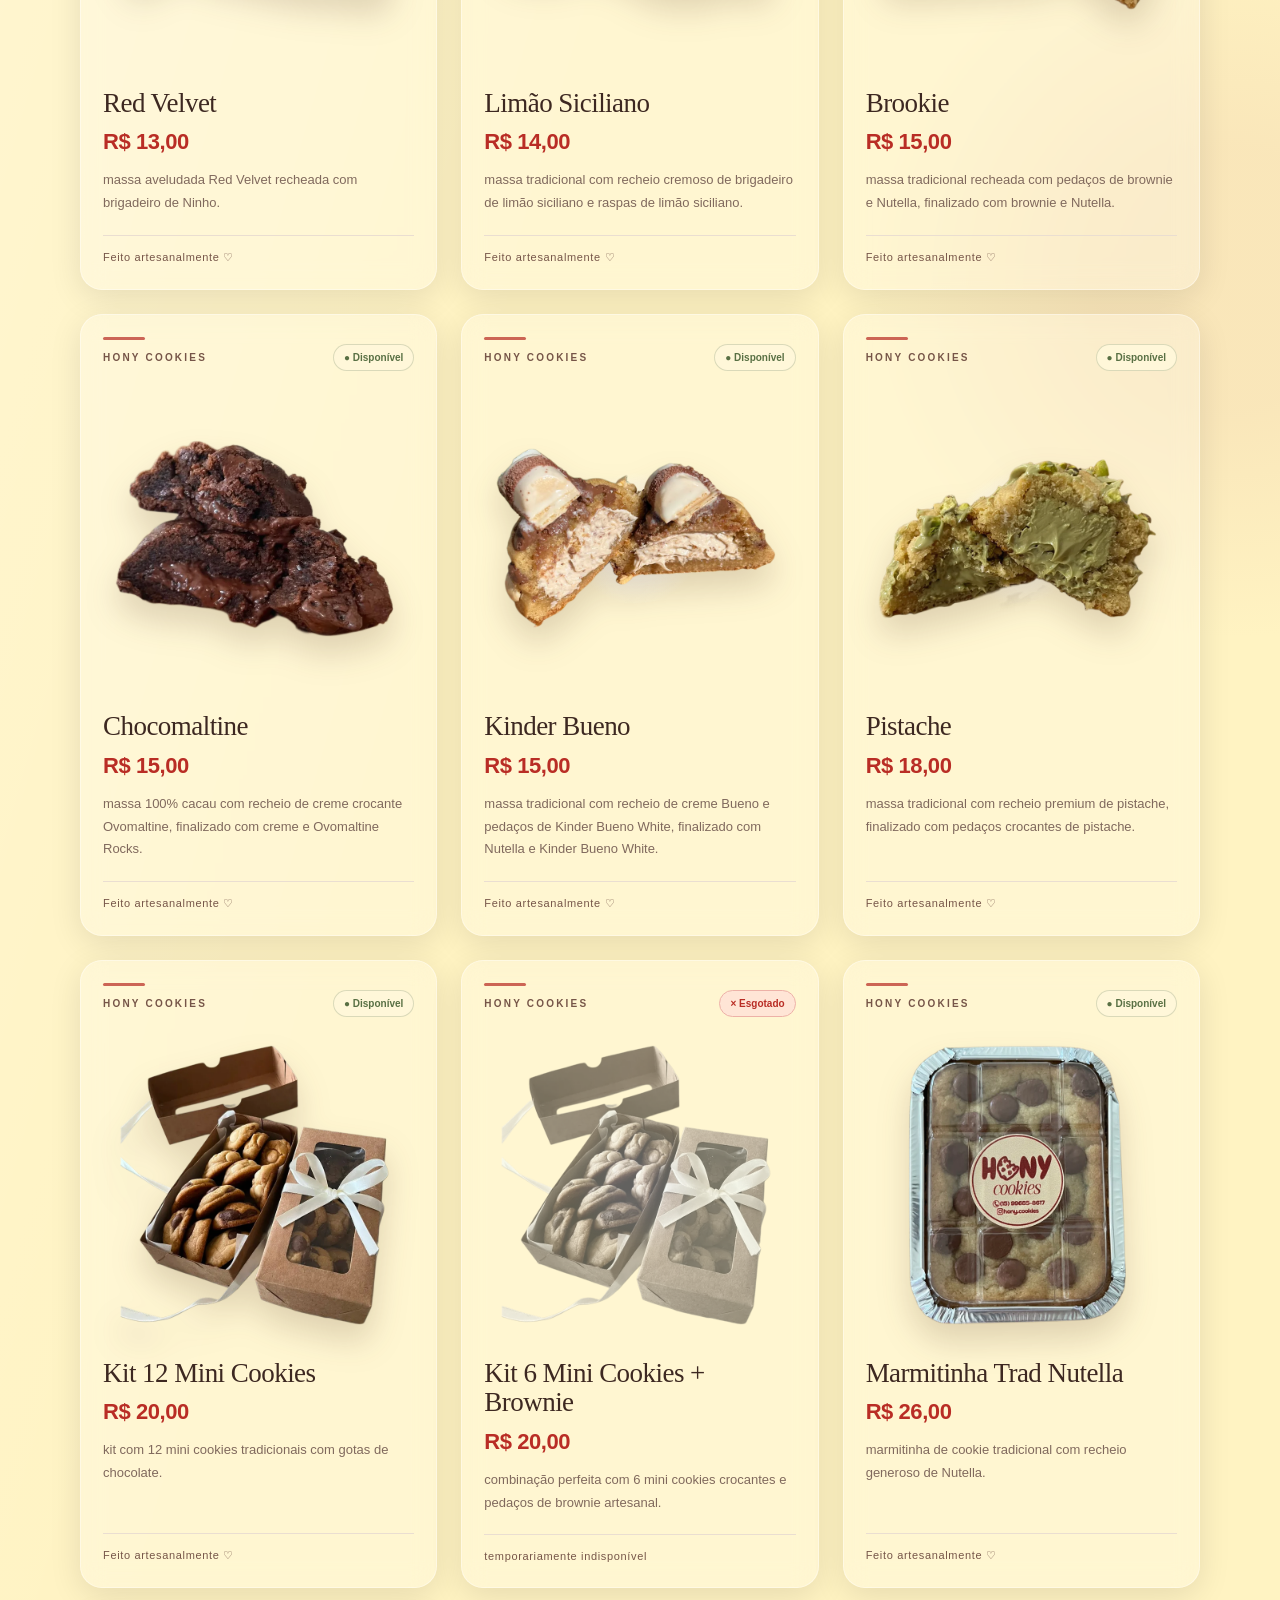
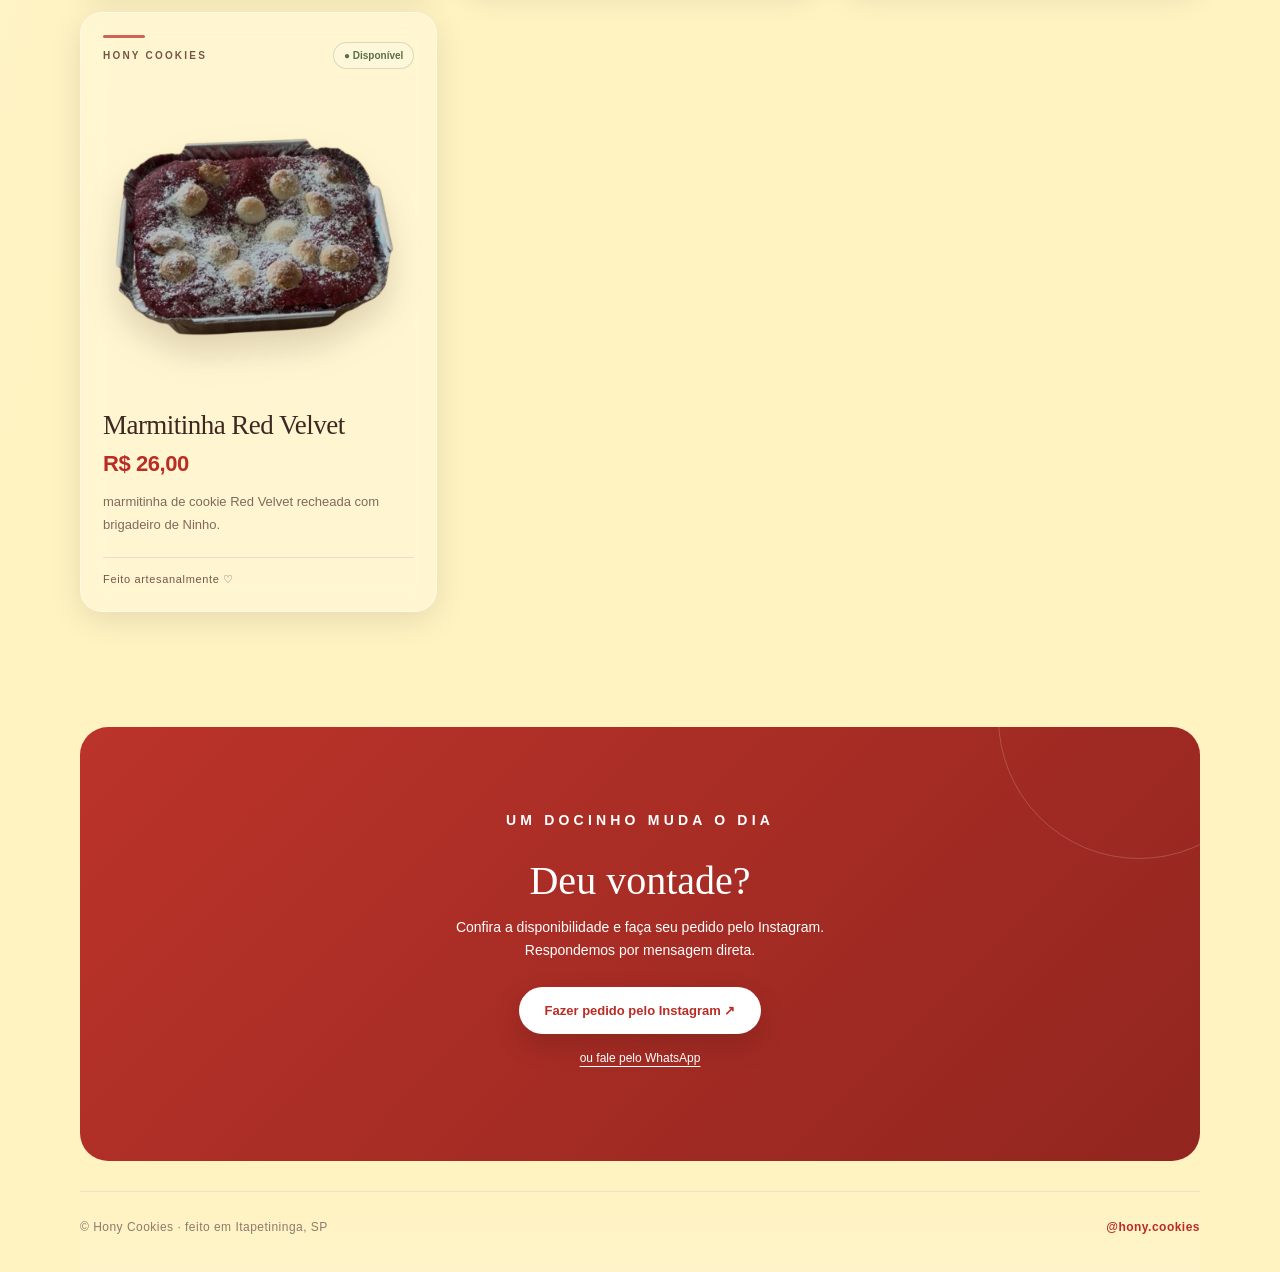
==== commit d8b5e681: "Improve mobile visibility" ====
--- a/index.html
+++ b/index.html
@@ -143,10 +143,12 @@
 }
 .filter {
   padding:7px;
-  border:1px solid var(--linha);
+  border:1px solid rgba(255,255,255,.4);
   border-radius:999px;
-  background:rgba(255,255,255,.7);
-  box-shadow:0 8px 22px rgba(100,55,35,.05);
+  background:rgba(255,255,255,.25);
+  box-shadow:0 8px 32px 0 rgba(0,0,0,.1);
+  backdrop-filter:blur(12px);
+  -webkit-backdrop-filter:blur(12px);
 }
 .filter button {
   padding:11px 18px;
@@ -343,6 +345,14 @@
 /* Remove os círculos decorativos laterais sem modificar o resto do visual. */
 body::before, body::after { display: none; }
 @media (max-width: 540px) {
+  .hero p {
+    max-width:100%;
+    text-align:center;
+  }
+  .heading > div:first-child {
+    width:100%;
+    text-align:center;
+  }
   .filter {
     flex-wrap: wrap;
     justify-content: center;
@@ -360,7 +370,7 @@
 <div class="container">
 <header>
  <div class="topline"><a class="local" href="#pedido">Itapetininga · Faça seu pedido</a></div>
- <div class="hero"><img class="logo" src="imagens/logo-hony.webp" alt="It's Hony Cookies"><p>cookies feitos para transformar qualquer<br>pausa em um momento especial.</p></div>
+ <div class="hero"><img class="logo" src="imagens/logo-hony.webp" alt="It's Hony Cookies"><p>cookies feitos para transformar qualquer pausa em um momento especial.</p></div>
 </header>
 <main>
  <section aria-labelledby="menu-title"><div class="heading"><div><p class="eyebrow">feito com carinho, do nosso forno para você</p><h1 id="menu-title">Nosso cardápio</h1><p class="subtitle">consulte os sabores disponíveis para pronta-entrega.</p></div><nav class="filter" aria-label="Filtrar cardápio"><button class="active" data-filter="todos" type="button">Todos</button><button data-filter="disponiveis" type="button">Disponíveis</button><button data-filter="cookie" type="button">Cookies</button><button data-filter="marmitinha" type="button">Marmitinhas</button><button data-filter="kit" type="button">Kits</button></nav></div><div class="grid" id="produtos" aria-live="polite"></div></section>
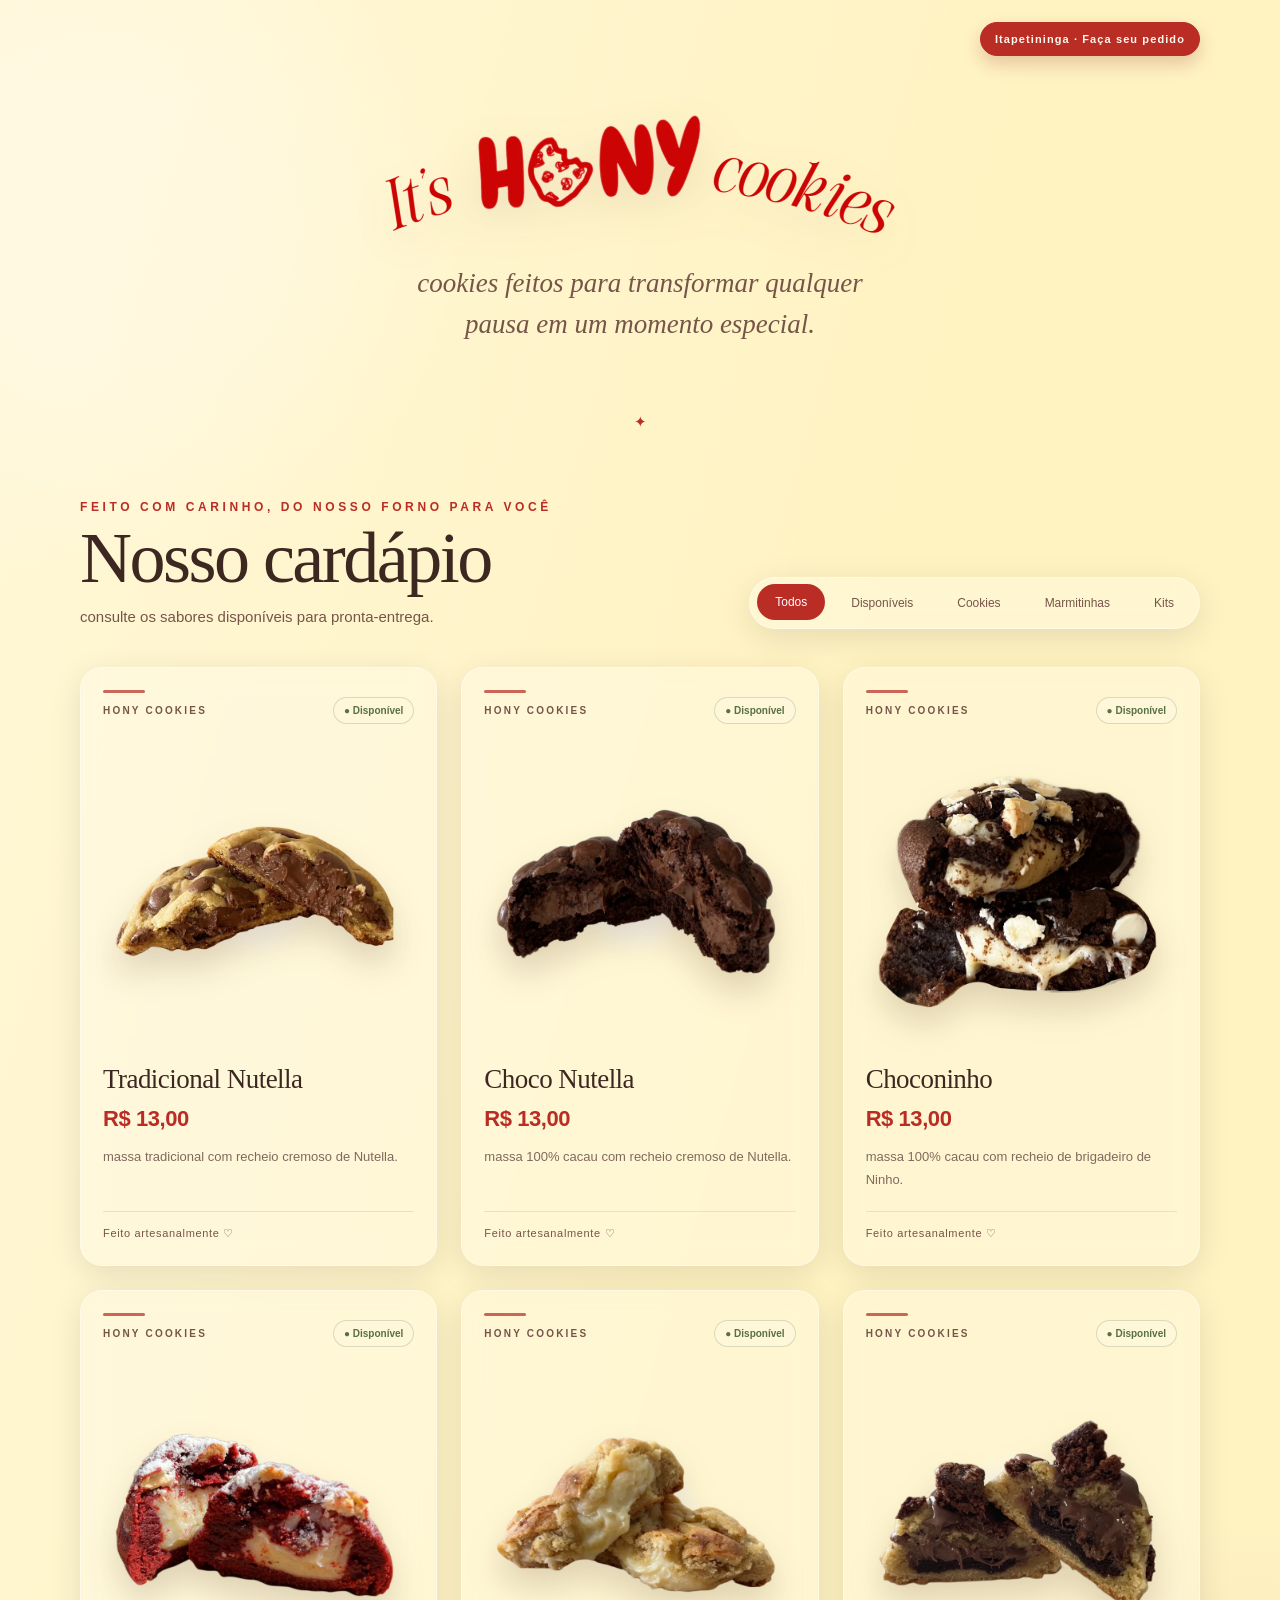
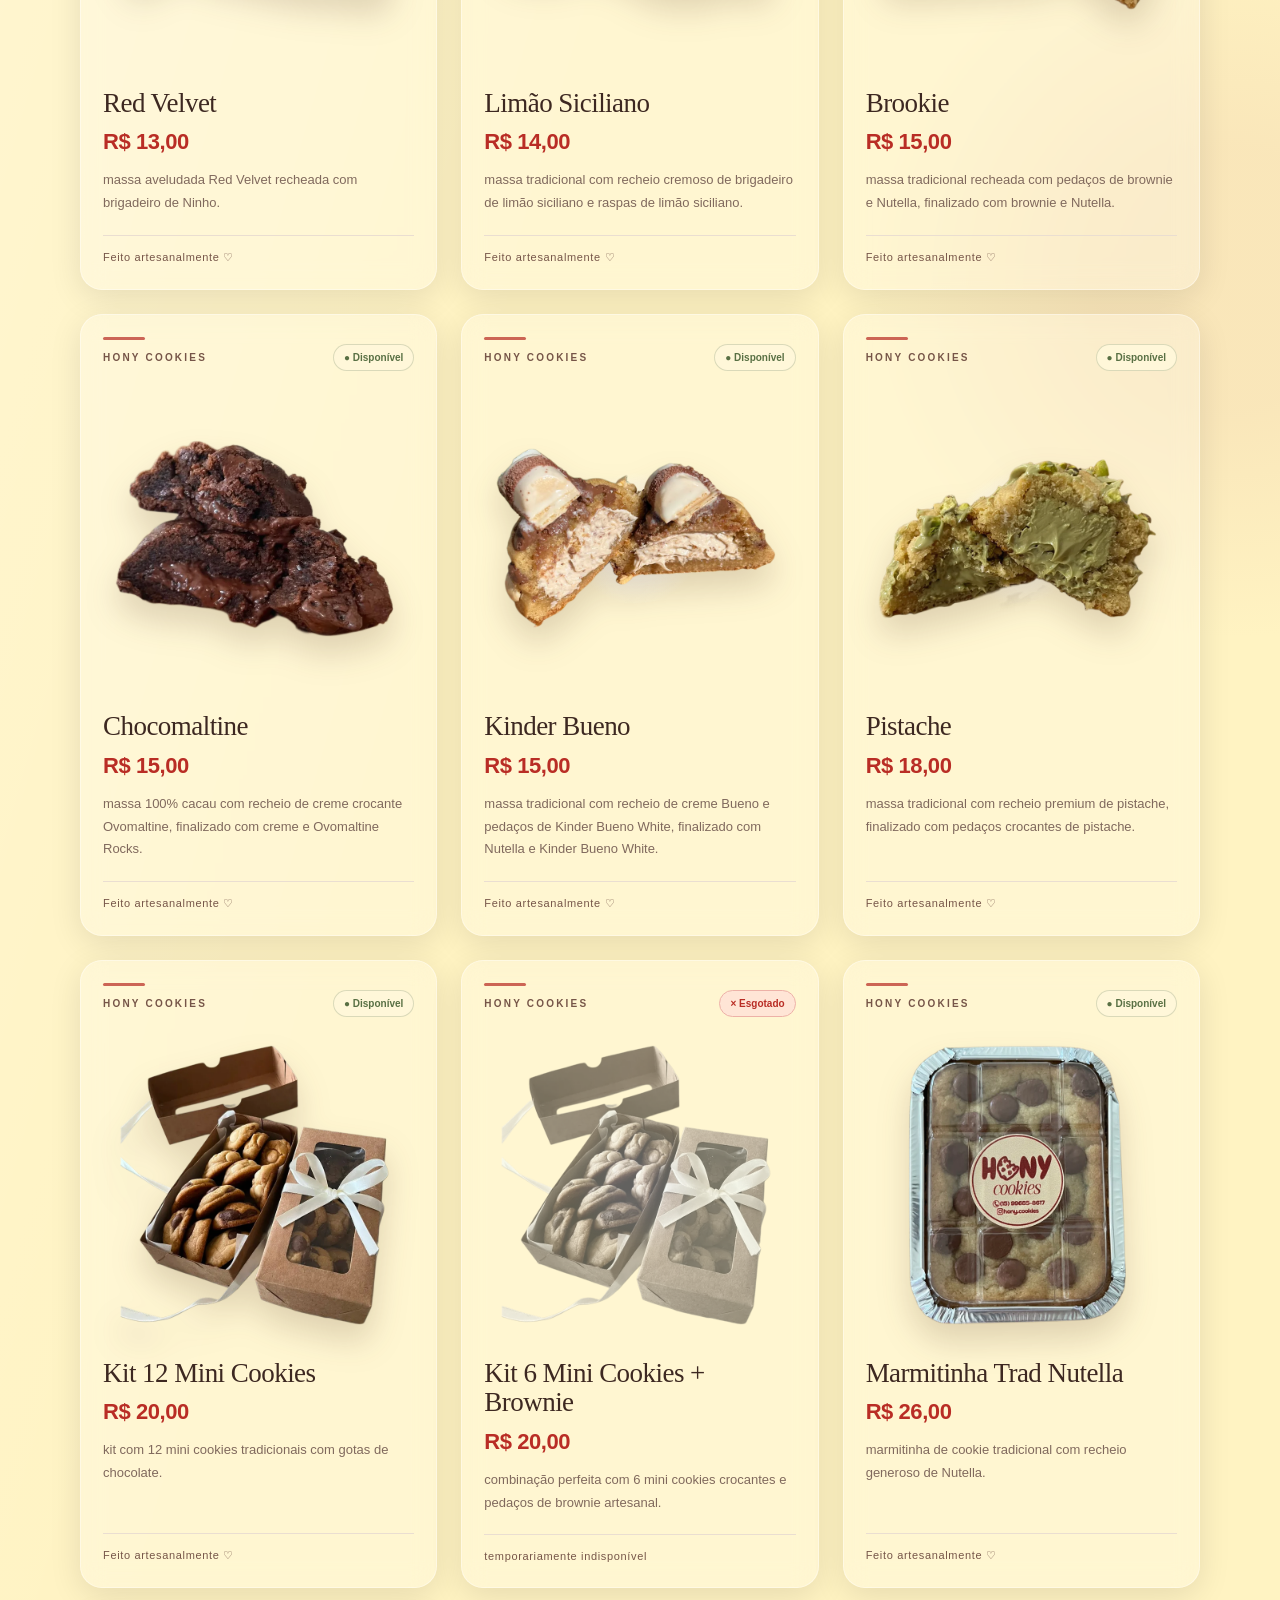
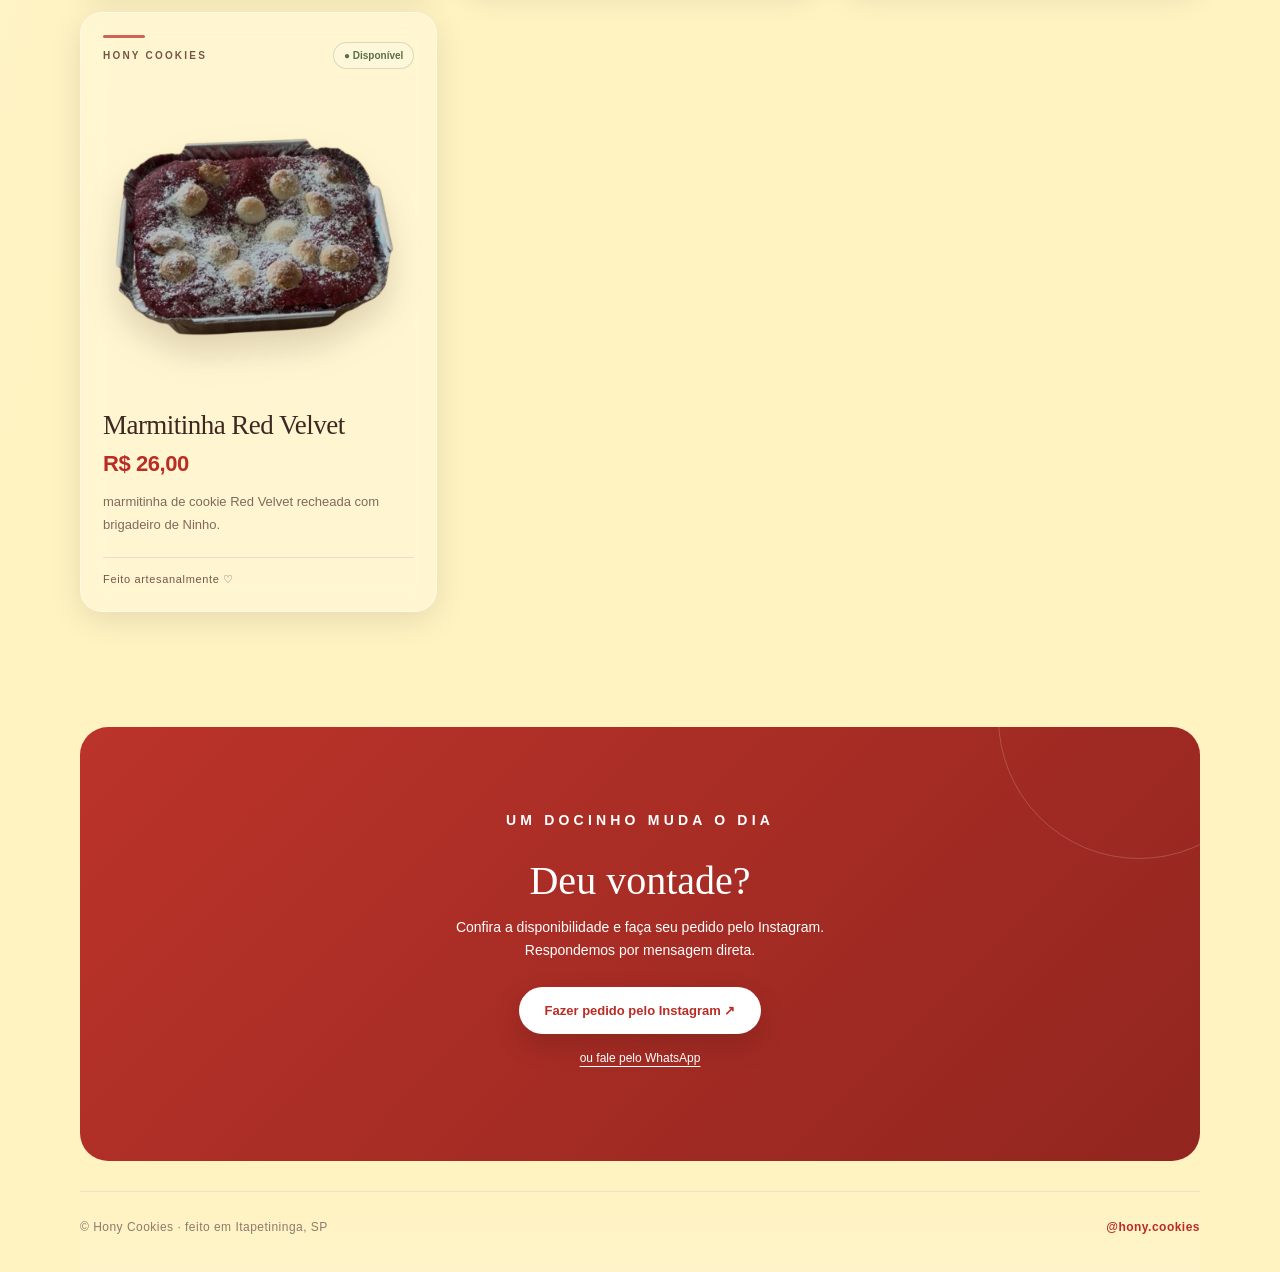
==== commit ff64876b: "Update responsive styles and improve hero section text formatting" ====
--- a/index.html
+++ b/index.html
@@ -30,7 +30,7 @@
 footer{border-top:1px solid var(--linha);padding:22px 0 32px;display:flex;justify-content:space-between;gap:10px;color:var(--marrom);font-size:11px;letter-spacing:.04em}
 .empty{grid-column:1/-1;text-align:center;padding:45px;color:var(--marrom)}
 @media(max-width:850px){.grid{grid-template-columns:repeat(2,minmax(0,1fr))}.heading{align-items:start;flex-direction:column}.filter{justify-content:flex-start}.hero{padding:26px 0 47px}}
-@media(max-width:540px){.container{width:calc(100% - 28px)}.topline{padding-top:15px}.local{font-size:10px}.hero{padding:28px 0 44px}.logo{width:95%}.hero p{font-size:18px;padding:0 10px}.heading{padding:43px 0 24px}.grid{gap:11px;padding-bottom:52px}.product{padding:12px 11px 16px;border-radius:10px}.brand{font-size:8px;letter-spacing:.1em}.status{font-size:9px;padding:5px 7px}.cardname{font-size:19px}.price{font-size:17px}.description{font-size:12px;line-height:1.55}.photo{margin:6px 0}.divider{margin:14px 0 10px}.footnote{font-size:9px}.order{padding:45px 0 60px}footer{flex-direction:column;align-items:center;text-align:center}}
+@media(max-width:540px){.container{width:calc(100% - 28px)}.topline{padding-top:15px}.local{font-size:10px}.hero{padding:28px 0 44px}.logo{width:95%}.hero p{font-size:14px;padding:0 10px}.heading{padding:43px 0 24px}.eyebrow{font-size:8px}.grid{gap:11px;padding-bottom:52px}.product{padding:12px 11px 16px;border-radius:10px}.brand{font-size:8px;letter-spacing:.1em}.status{font-size:9px;padding:5px 7px}.cardname{font-size:19px}.price{font-size:17px}.description{font-size:12px;line-height:1.55}.photo{margin:6px 0}.divider{margin:14px 0 10px}.footnote{font-size:9px}.order{padding:45px 0 60px}footer{flex-direction:column;align-items:center;text-align:center}}
 
 body{position:relative;overflow-x:hidden;background:
  radial-gradient(circle at 8% 4%,rgba(255,255,255,.72) 0 120px,transparent 350px),
@@ -370,7 +370,7 @@
 <div class="container">
 <header>
  <div class="topline"><a class="local" href="#pedido">Itapetininga · Faça seu pedido</a></div>
- <div class="hero"><img class="logo" src="imagens/logo-hony.webp" alt="It's Hony Cookies"><p>cookies feitos para transformar qualquer pausa em um momento especial.</p></div>
+ <div class="hero"><img class="logo" src="imagens/logo-hony.webp" alt="It's Hony Cookies"><p>cookies feitos para transformar qualquer<br>pausa em um momento especial.</p></div>
 </header>
 <main>
  <section aria-labelledby="menu-title"><div class="heading"><div><p class="eyebrow">feito com carinho, do nosso forno para você</p><h1 id="menu-title">Nosso cardápio</h1><p class="subtitle">consulte os sabores disponíveis para pronta-entrega.</p></div><nav class="filter" aria-label="Filtrar cardápio"><button class="active" data-filter="todos" type="button">Todos</button><button data-filter="disponiveis" type="button">Disponíveis</button><button data-filter="cookie" type="button">Cookies</button><button data-filter="marmitinha" type="button">Marmitinhas</button><button data-filter="kit" type="button">Kits</button></nav></div><div class="grid" id="produtos" aria-live="polite"></div></section>
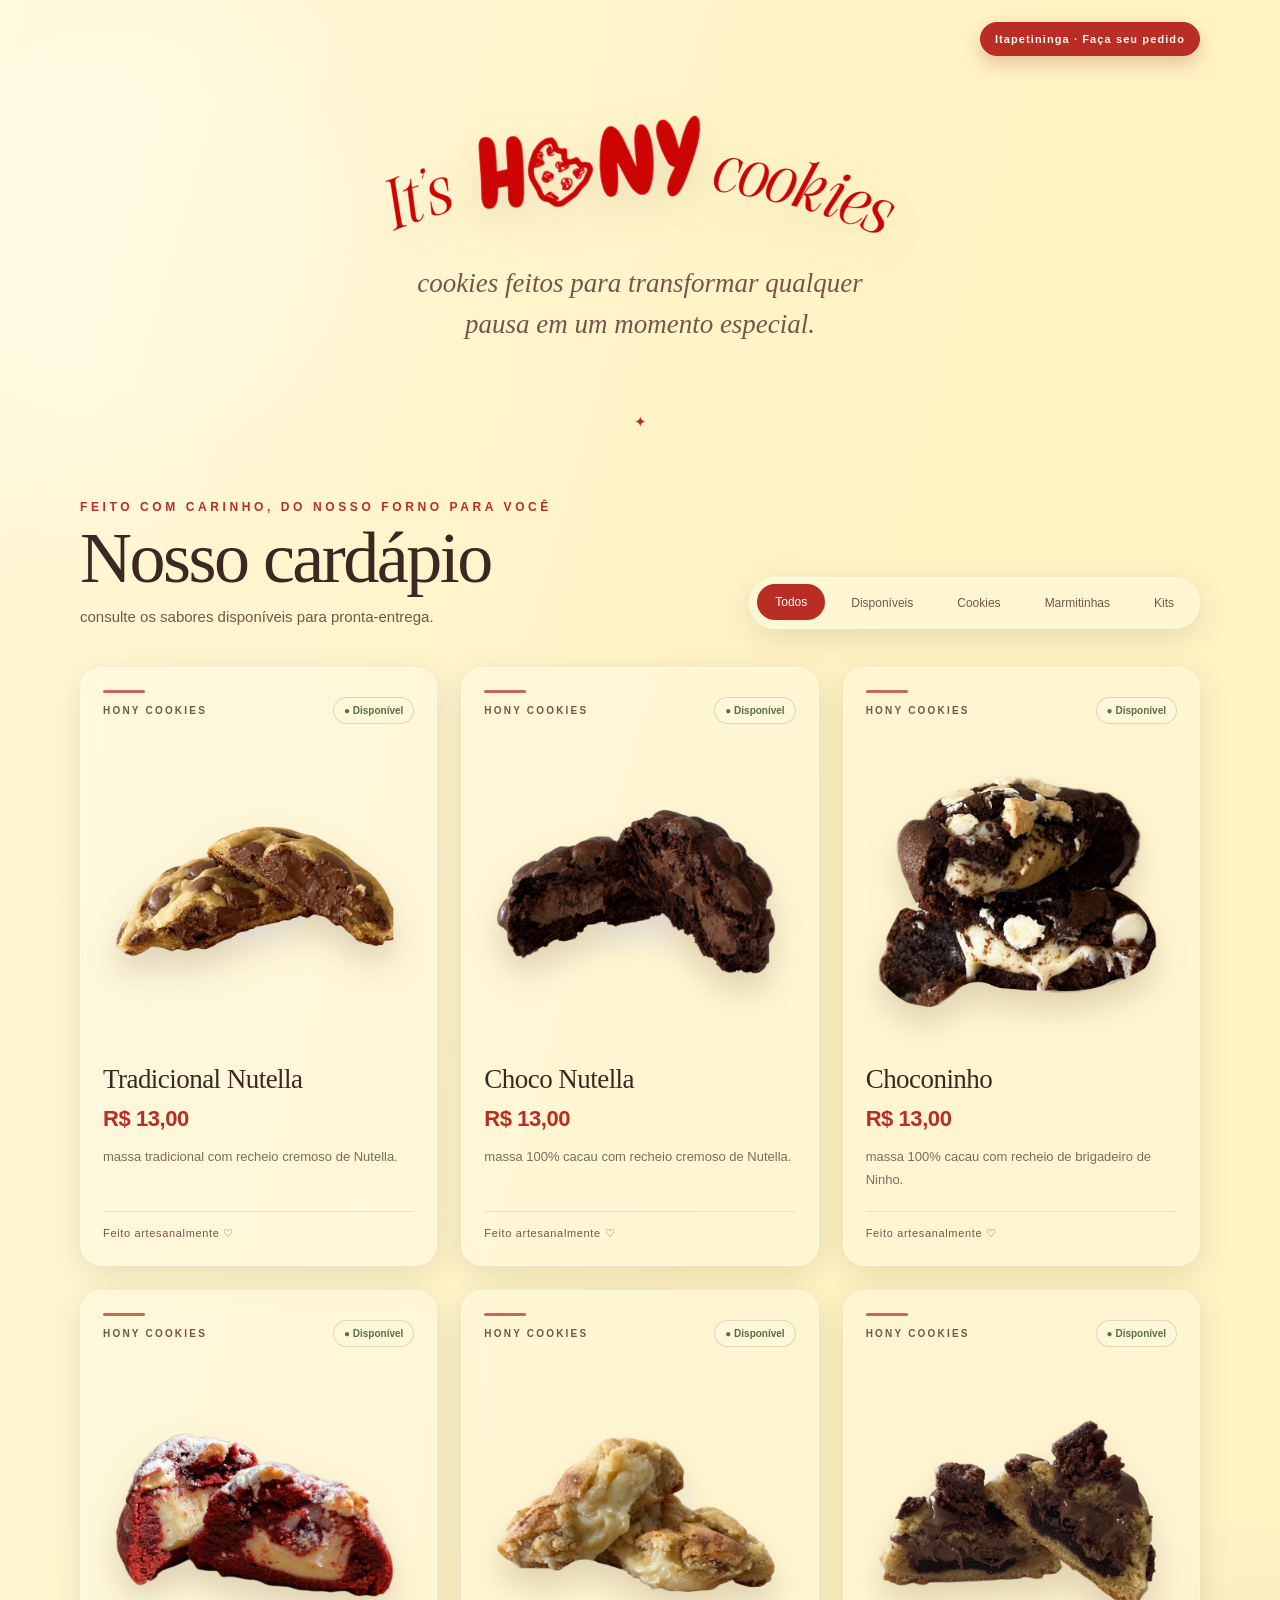
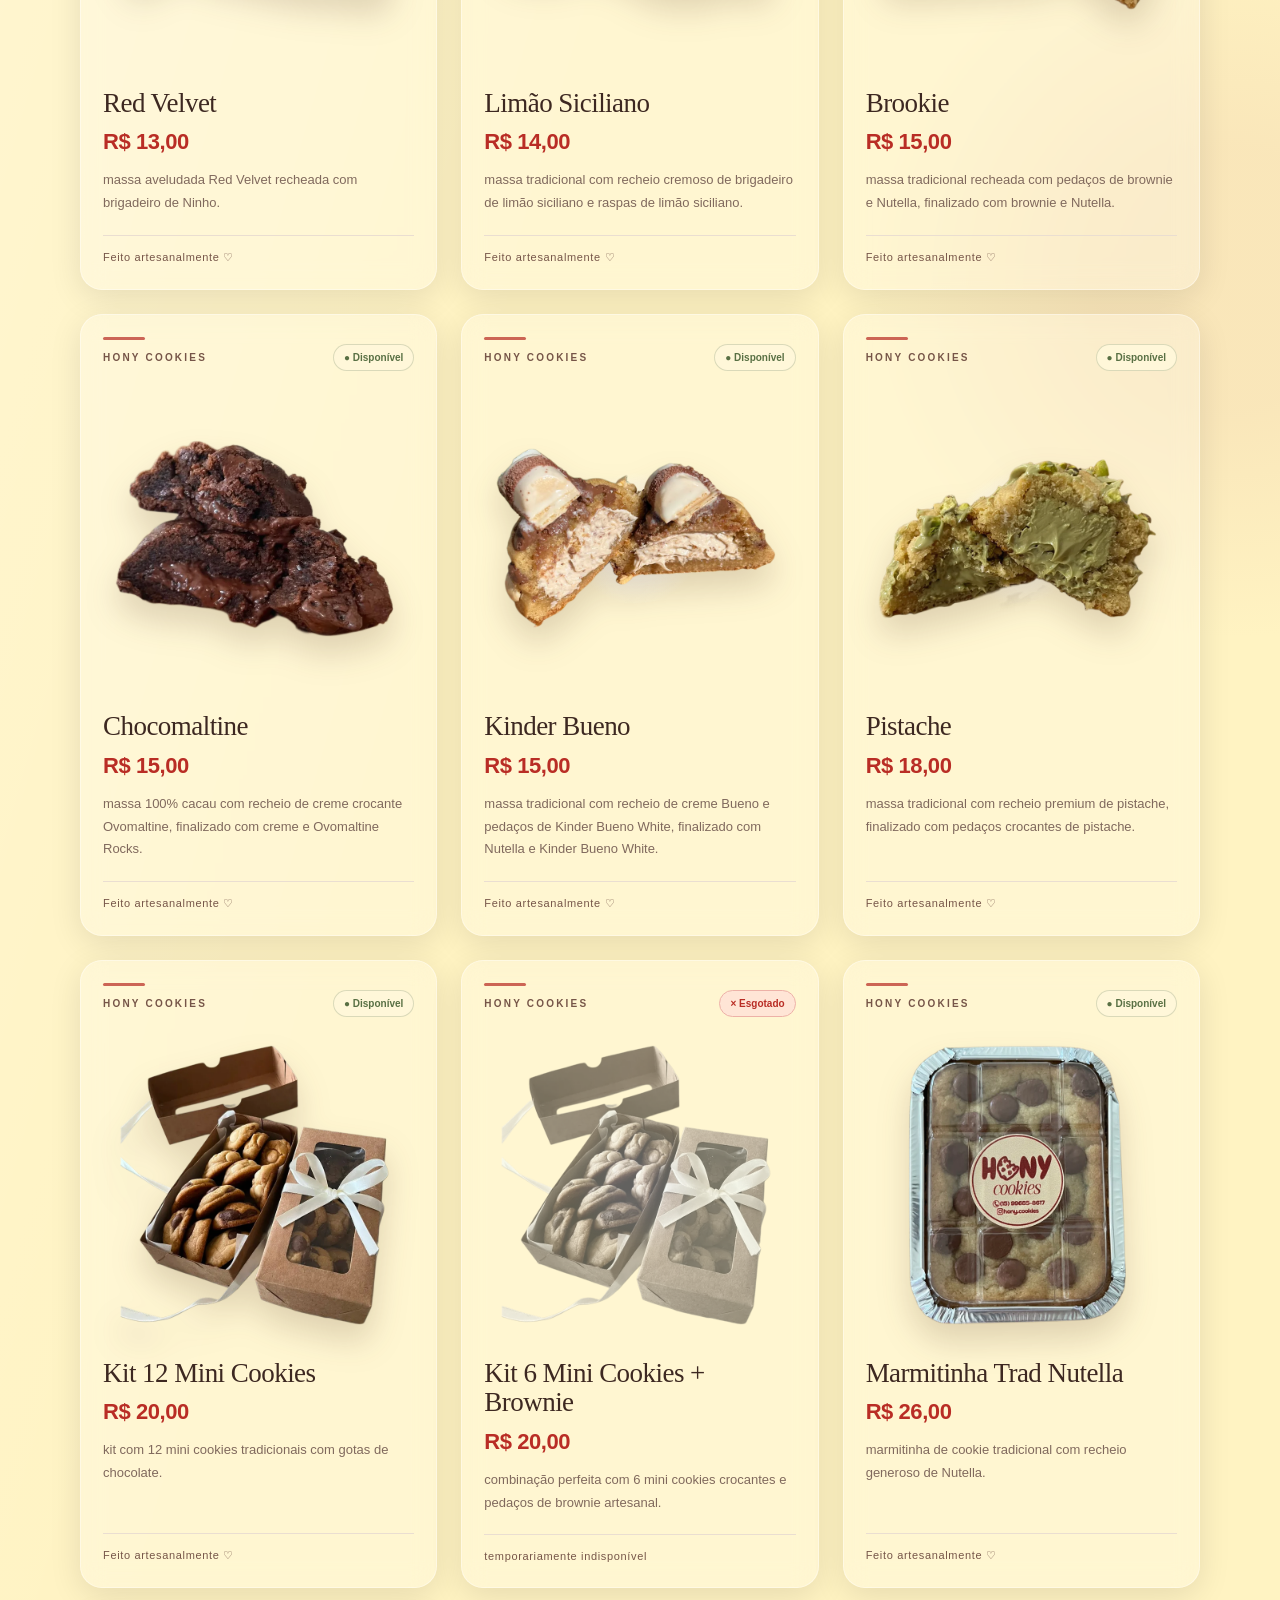
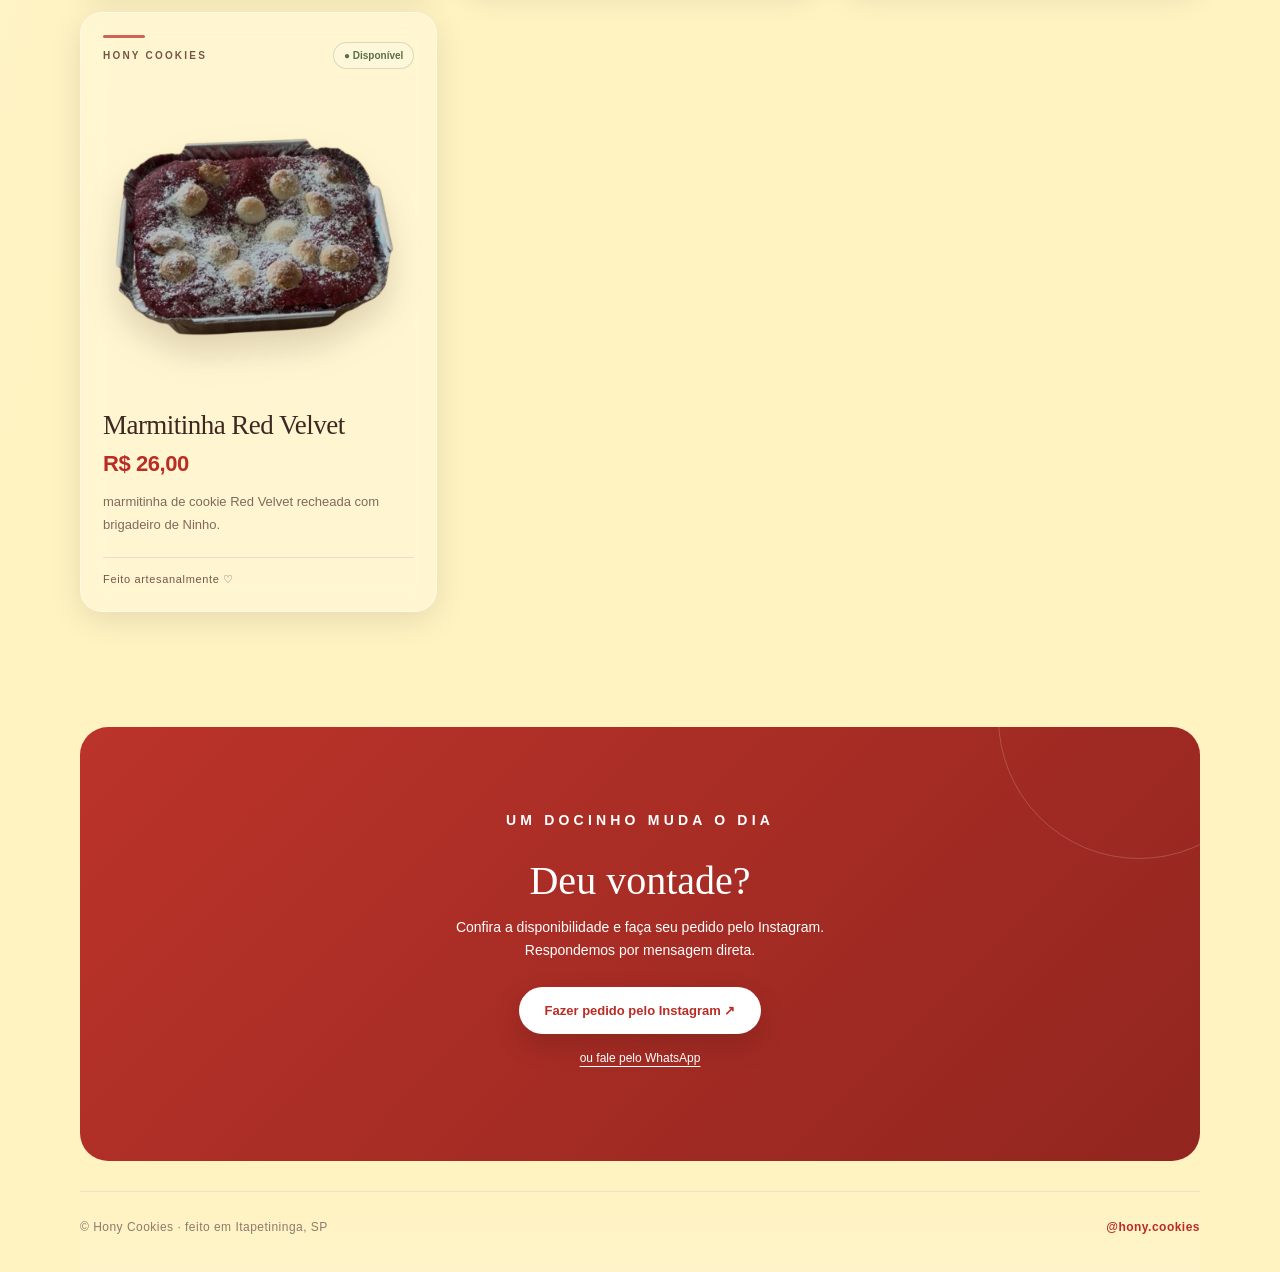
==== commit f8c59700: "Enhance mobile responsiveness and adjust typography for better readability" ====
--- a/index.html
+++ b/index.html
@@ -342,12 +342,30 @@
 .filter {
   max-width: 100%;
 }
+.mobile-break {
+  display:none;
+}
 /* Remove os círculos decorativos laterais sem modificar o resto do visual. */
 body::before, body::after { display: none; }
 @media (max-width: 540px) {
   .hero p {
     max-width:100%;
+    padding:0;
+    font-size:clamp(11px,3.5vw,19px);
+    white-space:nowrap;
     text-align:center;
+  }
+  .eyebrow {
+    font-size:clamp(7px,2.5vw,12px);
+    letter-spacing:clamp(.08em,.8vw,.3em);
+    white-space:nowrap;
+  }
+  .mobile-break {
+    display:block;
+  }
+  h1 {
+    font-size:clamp(32px,10vw,72px);
+    white-space:nowrap;
   }
   .heading > div:first-child {
     width:100%;
@@ -373,7 +391,7 @@
  <div class="hero"><img class="logo" src="imagens/logo-hony.webp" alt="It's Hony Cookies"><p>cookies feitos para transformar qualquer<br>pausa em um momento especial.</p></div>
 </header>
 <main>
- <section aria-labelledby="menu-title"><div class="heading"><div><p class="eyebrow">feito com carinho, do nosso forno para você</p><h1 id="menu-title">Nosso cardápio</h1><p class="subtitle">consulte os sabores disponíveis para pronta-entrega.</p></div><nav class="filter" aria-label="Filtrar cardápio"><button class="active" data-filter="todos" type="button">Todos</button><button data-filter="disponiveis" type="button">Disponíveis</button><button data-filter="cookie" type="button">Cookies</button><button data-filter="marmitinha" type="button">Marmitinhas</button><button data-filter="kit" type="button">Kits</button></nav></div><div class="grid" id="produtos" aria-live="polite"></div></section>
+ <section aria-labelledby="menu-title"><div class="heading"><div><p class="eyebrow">feito com carinho, do nosso<br class="mobile-break"> forno para você</p><h1 id="menu-title">Nosso cardápio</h1><p class="subtitle">consulte os sabores disponíveis para pronta-entrega.</p></div><nav class="filter" aria-label="Filtrar cardápio"><button class="active" data-filter="todos" type="button">Todos</button><button data-filter="disponiveis" type="button">Disponíveis</button><button data-filter="cookie" type="button">Cookies</button><button data-filter="marmitinha" type="button">Marmitinhas</button><button data-filter="kit" type="button">Kits</button></nav></div><div class="grid" id="produtos" aria-live="polite"></div></section>
  <section class="order" id="pedido"><p class="eyebrow">um docinho muda o dia</p><h2>Deu vontade?</h2><p>Confira a disponibilidade e faça seu pedido pelo Instagram.<br>Respondemos por mensagem direta.</p><a class="cta" href="https://www.instagram.com/hony.cookies/" target="_blank" rel="noopener noreferrer">Fazer pedido pelo Instagram ↗</a><a class="secondary" href="https://wa.me/5515996858617" target="_blank" rel="noopener noreferrer">ou fale pelo WhatsApp</a></section>
 </main>
 <footer><span>© Hony Cookies · feito em Itapetininga, SP</span><span>@hony.cookies</span></footer>
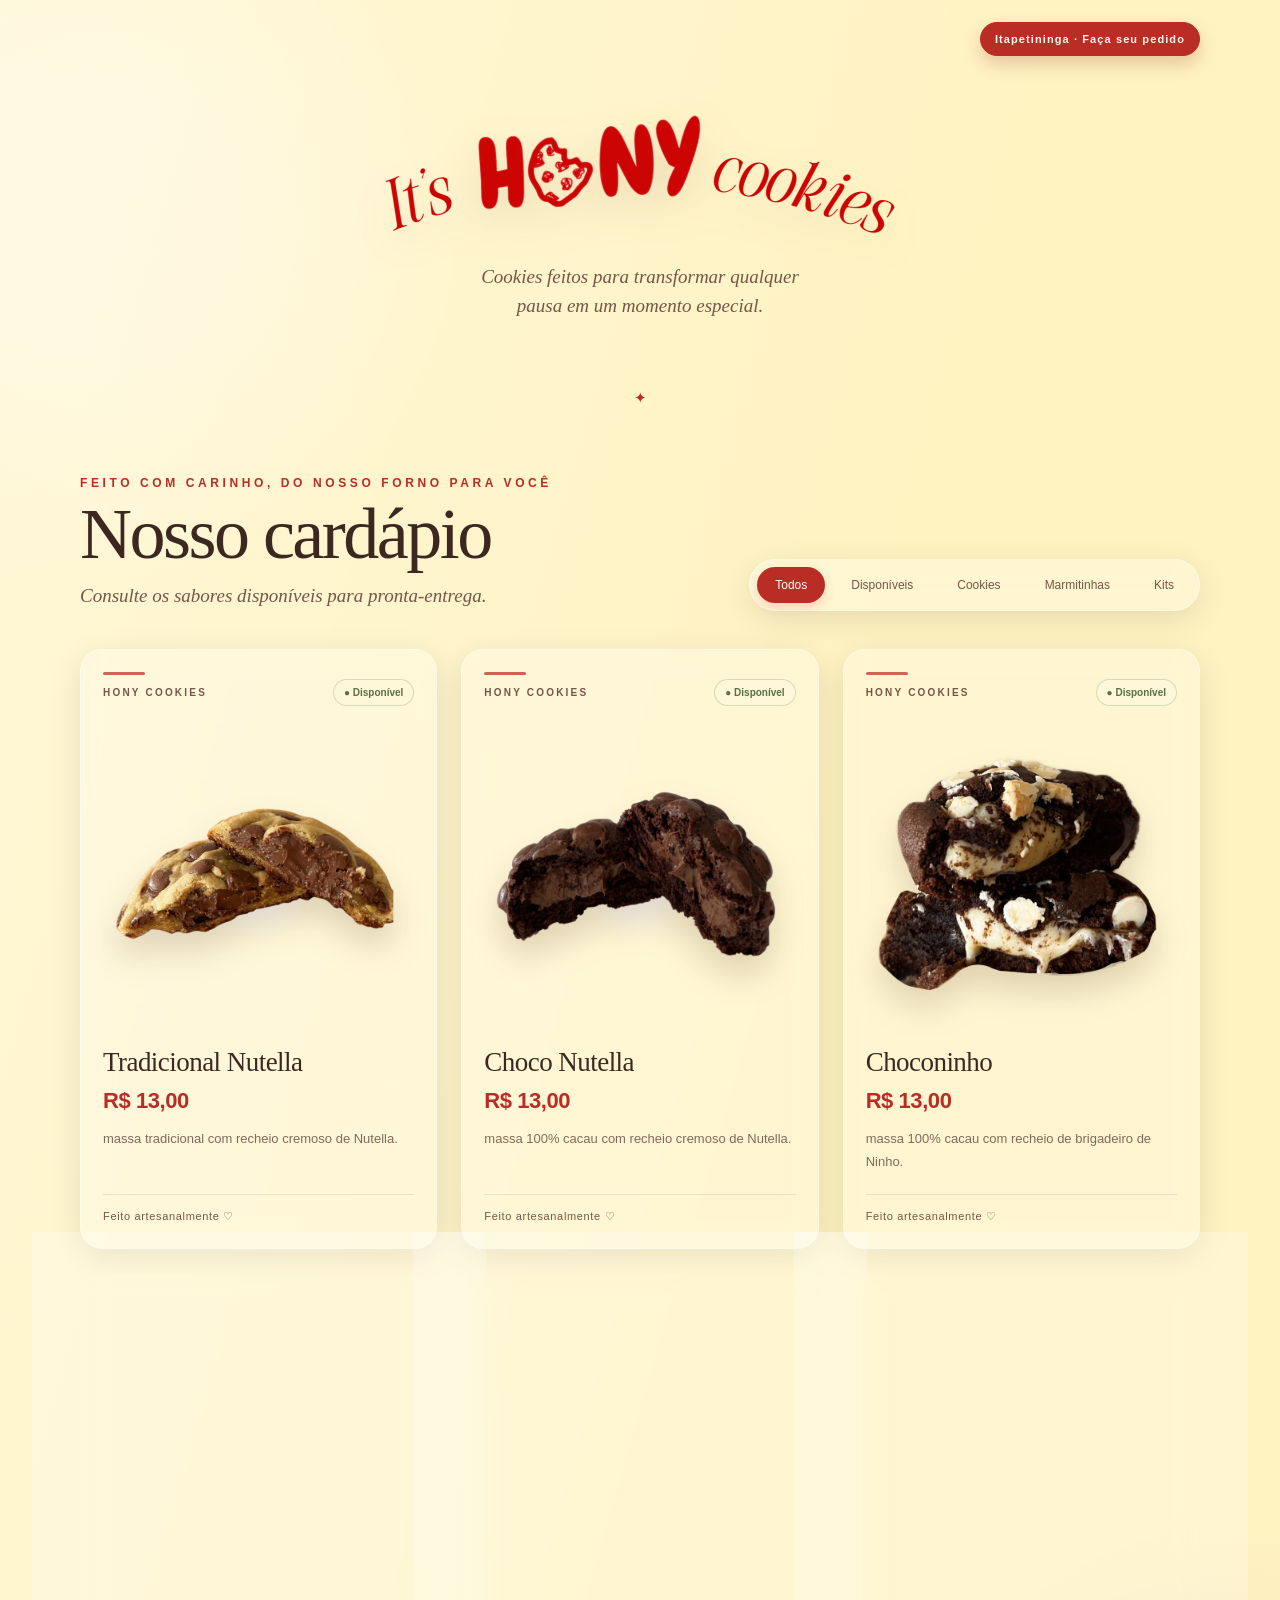
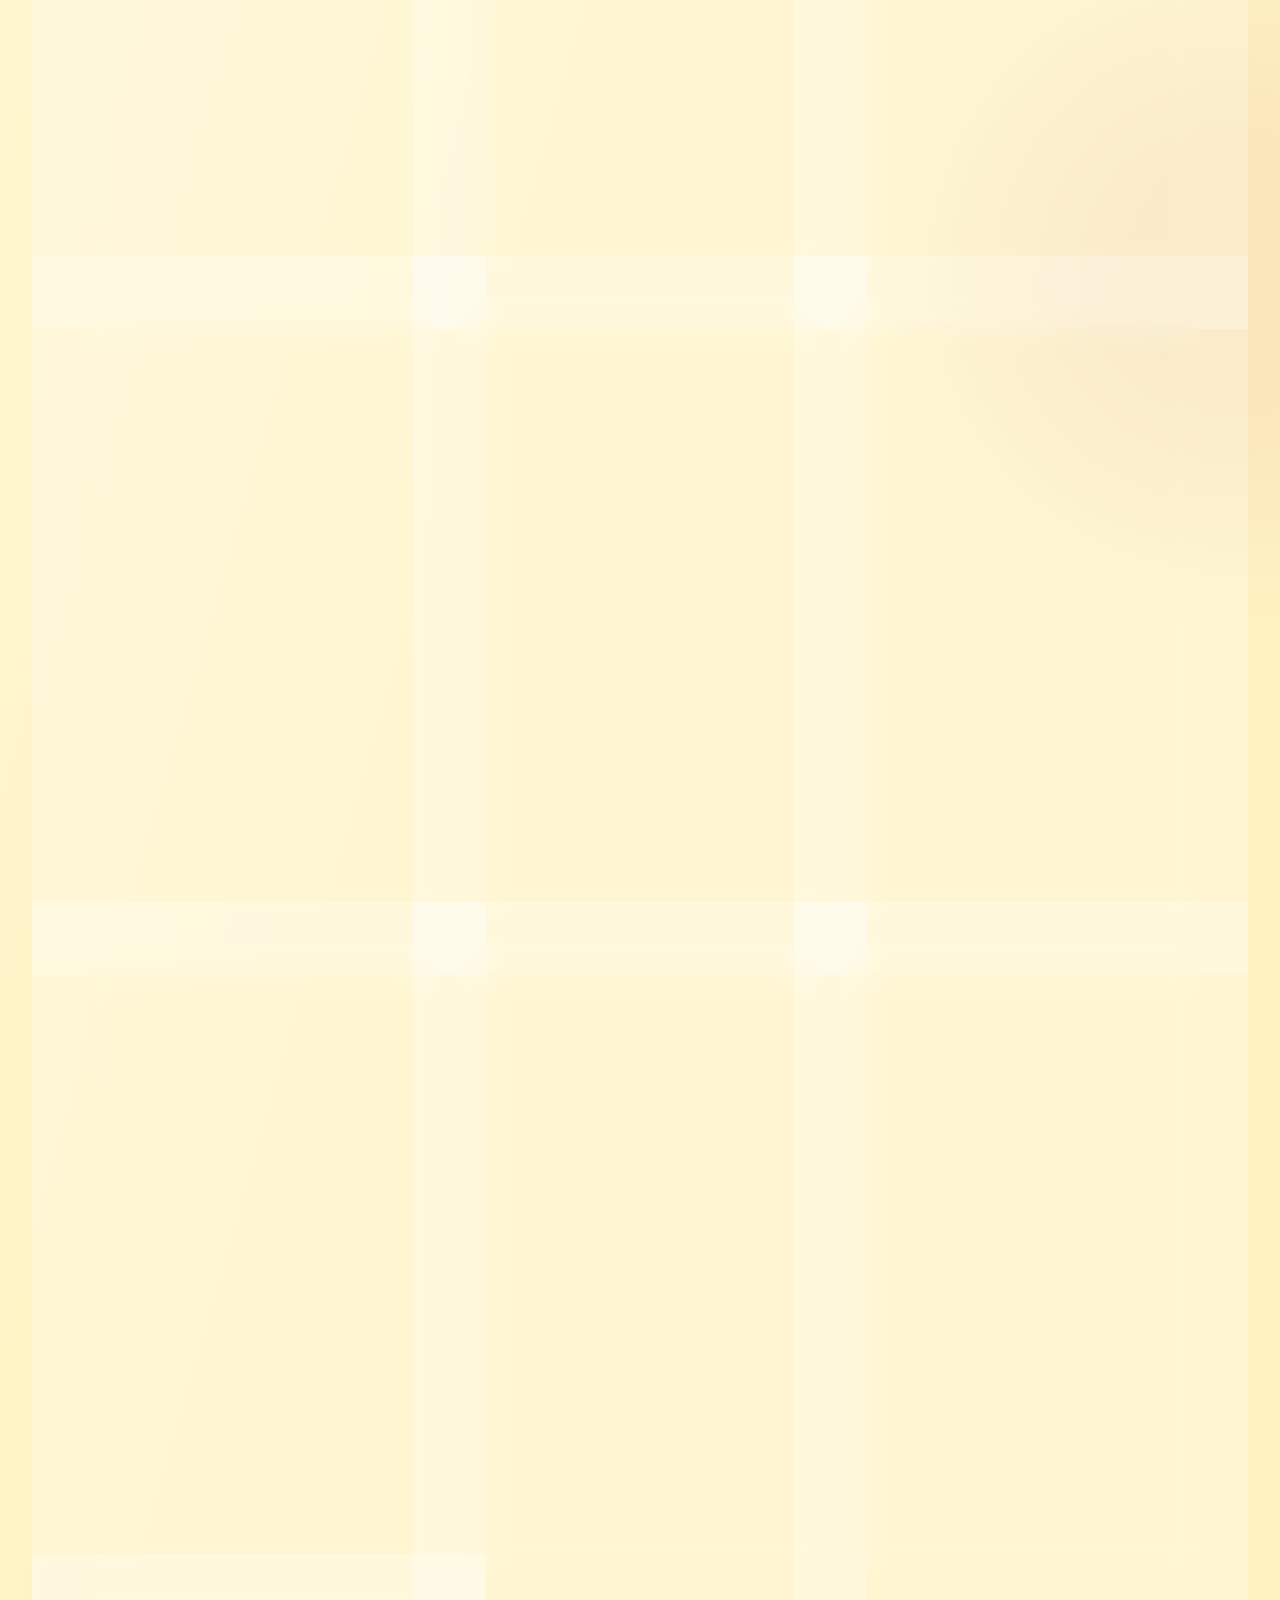
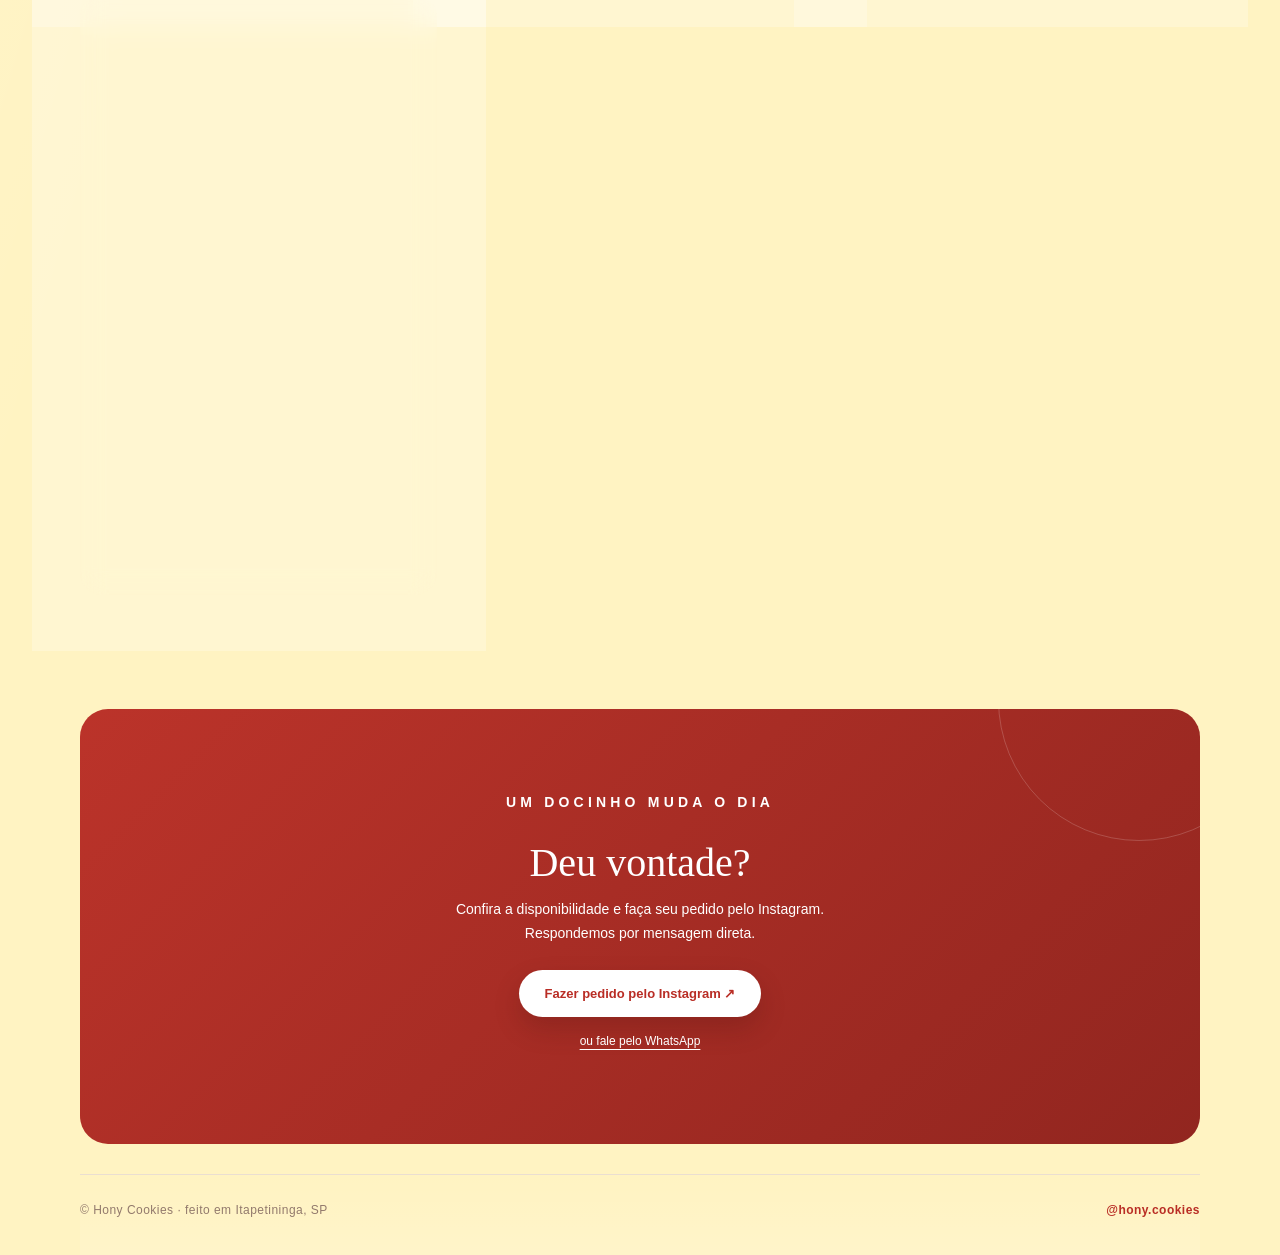
==== commit a46e08d5: "Feat: add animations to filters and cards and enhance text formatting" ====
--- a/index.html
+++ b/index.html
@@ -19,7 +19,7 @@
 .heading{display:flex;justify-content:space-between;align-items:end;gap:20px;padding:63px 0 30px}
 .eyebrow{font-size:11px;letter-spacing:.26em;color:var(--vermelho);font-weight:bold;text-transform:uppercase;margin:0 0 10px}
 h1{font-family:Georgia,'Times New Roman',serif;font-size:clamp(38px,5vw,60px);font-weight:normal;letter-spacing:-.035em;margin:0 0 12px;color:var(--vermelho)}
-.subtitle{font-size:14px;color:var(--marrom);margin:0;line-height:1.6}
+.subtitle{font-family:Georgia,'Times New Roman',serif;font-size:14px;color:var(--marrom);margin:0;line-height:1.6}
 .filter{display:flex;gap:8px;flex-wrap:wrap;justify-content:flex-end}.filter button{background:transparent;border:1px solid var(--linha);padding:10px 15px;border-radius:100px;color:var(--marrom);cursor:pointer;font-size:12px}.filter button.active,.filter button:hover{background:var(--vermelho);border-color:var(--vermelho);color:#fff}
 .grid{display:grid;grid-template-columns:repeat(3,minmax(0,1fr));gap:20px;padding-bottom:85px}
 .product{background:var(--card);border:1px solid var(--linha);border-radius:13px;padding:19px 20px 23px;display:flex;flex-direction:column;min-width:0;transition:transform .2s}.product:hover{transform:scale(1.04)}
@@ -61,6 +61,7 @@
 .product.unavailable:hover .photo img{transform:none}
 .cardname{transition:color .2s}
 .product:hover .cardname{color:var(--vermelho)}
+.product.is-filtering{will-change:transform,opacity}
 .status{font-weight:700}
 .cta{box-shadow:0 10px 20px rgba(201,43,36,.2);transition:background .2s,transform .2s,box-shadow .2s}
 .cta:hover{transform:translateY(-2px);box-shadow:0 13px 24px rgba(201,43,36,.28)}
@@ -121,7 +122,7 @@
 }
 .hero p {
   max-width:590px;
-  font-size:clamp(19px,2.4vw,27px);
+  font-size:clamp(11px,3.5vw,19px);
   color:var(--marrom);
 }
 .heading {
@@ -138,8 +139,10 @@
   line-height:.95;
 }
 .subtitle {
-  max-width:420px;
-  font-size:15px;
+  max-width:none;
+  font-size:clamp(11px,3.5vw,19px);
+  font-style:italic;
+  white-space:nowrap;
 }
 .filter {
   padding:7px;
@@ -371,6 +374,13 @@
     width:100%;
     text-align:center;
   }
+  .subtitle {
+    width:100%;
+    max-width:none;
+    font-size:clamp(11px,3.5vw,19px);
+    line-height:1.4;
+    white-space:nowrap;
+  }
   .filter {
     flex-wrap: wrap;
     justify-content: center;
@@ -380,6 +390,44 @@
     flex: 1 1 auto;
     min-width: 0;
     white-space: nowrap;
+  }
+}
+.filter {
+  position:relative;
+  isolation:isolate;
+}
+.filter::before {
+  content:"";
+  position:absolute;
+  z-index:0;
+  top:var(--pill-y,7px);
+  left:var(--pill-x,7px);
+  width:var(--pill-width,0px);
+  height:var(--pill-height,0px);
+  border-radius:999px;
+  background:var(--vermelho);
+  box-shadow:0 5px 12px rgba(201,43,36,.16);
+  pointer-events:none;
+  transition:left .45s cubic-bezier(.22,1,.36,1),top .45s cubic-bezier(.22,1,.36,1),width .45s cubic-bezier(.22,1,.36,1),height .45s cubic-bezier(.22,1,.36,1);
+}
+.filter button,
+.filter button:hover,
+.filter button.active,
+.filter button.active:hover {
+  position:relative;
+  z-index:1;
+  background:transparent;
+  border-color:transparent;
+  color:var(--marrom);
+  transform:none;
+}
+.filter button.active,
+.filter button.active:hover {
+  color:#fff;
+}
+@media(prefers-reduced-motion:reduce) {
+  .filter::before {
+    transition:none;
   }
 }
 </style>
@@ -388,10 +436,10 @@
 <div class="container">
 <header>
  <div class="topline"><a class="local" href="#pedido">Itapetininga · Faça seu pedido</a></div>
- <div class="hero"><img class="logo" src="imagens/logo-hony.webp" alt="It's Hony Cookies"><p>cookies feitos para transformar qualquer<br>pausa em um momento especial.</p></div>
+ <div class="hero"><img class="logo" src="imagens/logo-hony.webp" alt="It's Hony Cookies"><p>Cookies feitos para transformar qualquer<br>pausa em um momento especial.</p></div>
 </header>
 <main>
- <section aria-labelledby="menu-title"><div class="heading"><div><p class="eyebrow">feito com carinho, do nosso<br class="mobile-break"> forno para você</p><h1 id="menu-title">Nosso cardápio</h1><p class="subtitle">consulte os sabores disponíveis para pronta-entrega.</p></div><nav class="filter" aria-label="Filtrar cardápio"><button class="active" data-filter="todos" type="button">Todos</button><button data-filter="disponiveis" type="button">Disponíveis</button><button data-filter="cookie" type="button">Cookies</button><button data-filter="marmitinha" type="button">Marmitinhas</button><button data-filter="kit" type="button">Kits</button></nav></div><div class="grid" id="produtos" aria-live="polite"></div></section>
+ <section aria-labelledby="menu-title"><div class="heading"><div><p class="eyebrow">feito com carinho, do nosso<br class="mobile-break"> forno para você</p><h1 id="menu-title">Nosso cardápio</h1><p class="subtitle">Consulte os sabores disponíveis para pronta-entrega.</p></div><nav class="filter" aria-label="Filtrar cardápio"><button class="active" data-filter="todos" type="button">Todos</button><button data-filter="disponiveis" type="button">Disponíveis</button><button data-filter="cookie" type="button">Cookies</button><button data-filter="marmitinha" type="button">Marmitinhas</button><button data-filter="kit" type="button">Kits</button></nav></div><div class="grid" id="produtos" aria-live="polite"></div></section>
  <section class="order" id="pedido"><p class="eyebrow">um docinho muda o dia</p><h2>Deu vontade?</h2><p>Confira a disponibilidade e faça seu pedido pelo Instagram.<br>Respondemos por mensagem direta.</p><a class="cta" href="https://www.instagram.com/hony.cookies/" target="_blank" rel="noopener noreferrer">Fazer pedido pelo Instagram ↗</a><a class="secondary" href="https://wa.me/5515996858617" target="_blank" rel="noopener noreferrer">ou fale pelo WhatsApp</a></section>
 </main>
 <footer><span>© Hony Cookies · feito em Itapetininga, SP</span><span>@hony.cookies</span></footer>
@@ -422,13 +470,74 @@
 /* FIM DA LISTA DE PRODUTOS */
 const formatarPreco = valor => valor.toLocaleString('pt-BR',{style:'currency',currency:'BRL'});
 const escapeHTML = valor => String(valor).replace(/[&<>"']/g,caractere => ({'&':'&amp;','<':'&lt;','>':'&gt;','"':'&quot;',"'":'&#39;'}[caractere]));
-function renderizar(filtro='todos') {
+let timerAnimacaoCards;
+function animarCards(area, cardsAntes) {
+ if (window.matchMedia('(prefers-reduced-motion: reduce)').matches) return;
+ const cardsDepois = [...area.querySelectorAll('.product')];
+ const duracao = 480;
+ clearTimeout(timerAnimacaoCards);
+
+ cardsDepois.forEach(card => {
+  const posicaoAnterior = cardsAntes.get(card.dataset.productKey);
+  const posicaoAtual = card.getBoundingClientRect();
+  card.classList.add('is-filtering');
+  card.style.transition = 'none';
+
+  if (posicaoAnterior) {
+   const deslocamentoX = posicaoAnterior.left - posicaoAtual.left;
+   const deslocamentoY = posicaoAnterior.top - posicaoAtual.top;
+   card.style.transform = `translate(${deslocamentoX}px,${deslocamentoY}px)`;
+  } else {
+   card.style.transform = 'translateY(18px) scale(.96)';
+   card.style.opacity = '0';
+  }
+ });
+
+ requestAnimationFrame(() => {
+  cardsDepois.forEach(card => {
+   card.style.transition = `transform ${duracao}ms cubic-bezier(.22,1,.36,1),opacity ${Math.round(duracao * .75)}ms ease`;
+   card.style.transform = '';
+   card.style.opacity = '';
+  });
+ });
+
+ timerAnimacaoCards = window.setTimeout(() => {
+  cardsDepois.forEach(card => {
+   card.classList.remove('is-filtering');
+   card.style.transition = '';
+   card.style.transform = '';
+   card.style.opacity = '';
+  });
+ }, duracao + 40);
+}
+function renderizar(filtro='todos', animar=false) {
  const lista = produtos.filter(p => p.visivel !== false && (filtro==='todos' || (filtro==='disponiveis' ? p.disponivel : p.categoria===filtro))).sort((a,b)=>a.preco-b.preco);
  const area = document.getElementById('produtos');
- area.innerHTML = lista.length ? lista.map(p => `<article class="product ${p.disponivel ? '' : 'unavailable'}"><div class="cardtop"><span class="brand">HONY COOKIES</span><span class="status ${p.disponivel ? '' : 'sold'}">${p.disponivel ? '● Disponível' : '× Esgotado'}</span></div><div class="photo">${p.imagem ? `<img src="${escapeHTML(p.imagem)}" alt="${escapeHTML(p.nome)}">` : ''}</div><h2 class="cardname">${escapeHTML(p.nome)}</h2><p class="price">${formatarPreco(p.preco)}</p><p class="description">${escapeHTML(p.descricao)}</p><div class="divider"></div><span class="footnote">${p.disponivel ? 'Feito artesanalmente ♡' : 'temporariamente indisponível'}</span></article>`).join('') : '<p class="empty">Nenhum produto nesta categoria no momento.</p>';
-}
-document.querySelectorAll('[data-filter]').forEach(botao => botao.addEventListener('click', () => {document.querySelectorAll('[data-filter]').forEach(b=>b.classList.remove('active'));botao.classList.add('active');renderizar(botao.dataset.filter)}));
+ const cardsAntes = animar ? new Map([...area.querySelectorAll('.product')].map(card => [card.dataset.productKey, card.getBoundingClientRect()])) : new Map();
+ area.setAttribute('aria-busy', animar ? 'true' : 'false');
+ area.innerHTML = lista.length ? lista.map(p => `<article class="product ${p.disponivel ? '' : 'unavailable'}" data-product-key="${escapeHTML(p.nome)}"><div class="cardtop"><span class="brand">HONY COOKIES</span><span class="status ${p.disponivel ? '' : 'sold'}">${p.disponivel ? '● Disponível' : '× Esgotado'}</span></div><div class="photo">${p.imagem ? `<img src="${escapeHTML(p.imagem)}" alt="${escapeHTML(p.nome)}">` : ''}</div><h2 class="cardname">${escapeHTML(p.nome)}</h2><p class="price">${formatarPreco(p.preco)}</p><p class="description">${escapeHTML(p.descricao)}</p><div class="divider"></div><span class="footnote">${p.disponivel ? 'Feito artesanalmente ♡' : 'temporariamente indisponível'}</span></article>`).join('') : '<p class="empty">Nenhum produto nesta categoria no momento.</p>';
+ if (animar && lista.length) animarCards(area, cardsAntes);
+ if (animar) window.setTimeout(() => area.setAttribute('aria-busy', 'false'), 520);
+}
+const filtro = document.querySelector('.filter');
+const botoesFiltro = document.querySelectorAll('[data-filter]');
+function posicionarPill() {
+ const botaoAtivo = filtro.querySelector('.active');
+ if (!botaoAtivo) return;
+ filtro.style.setProperty('--pill-x', `${botaoAtivo.offsetLeft}px`);
+ filtro.style.setProperty('--pill-y', `${botaoAtivo.offsetTop}px`);
+ filtro.style.setProperty('--pill-width', `${botaoAtivo.offsetWidth}px`);
+ filtro.style.setProperty('--pill-height', `${botaoAtivo.offsetHeight}px`);
+}
+botoesFiltro.forEach(botao => botao.addEventListener('click', () => {
+ botoesFiltro.forEach(b => b.classList.remove('active'));
+ botao.classList.add('active');
+ posicionarPill();
+ renderizar(botao.dataset.filter, true);
+}));
 renderizar();
+posicionarPill();
+window.addEventListener('resize', posicionarPill);
 </script>
 </body>
 </html>
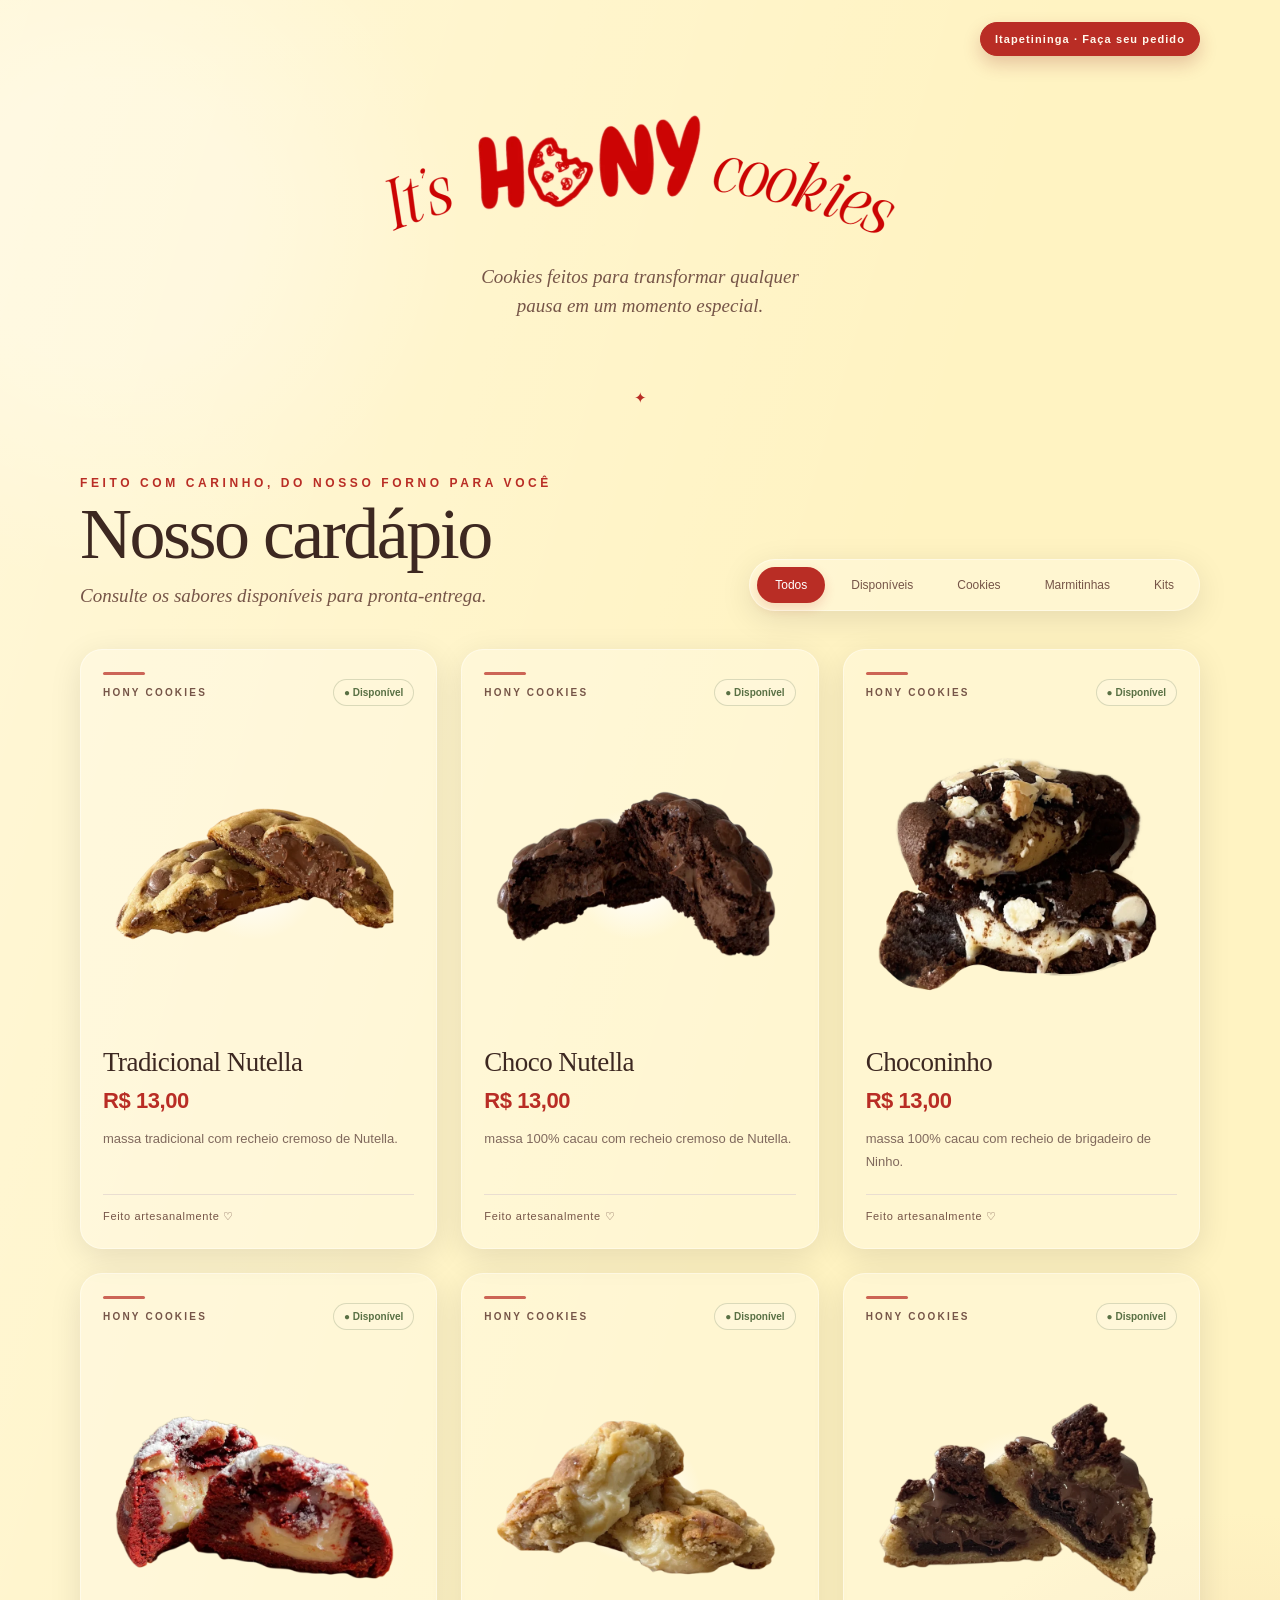
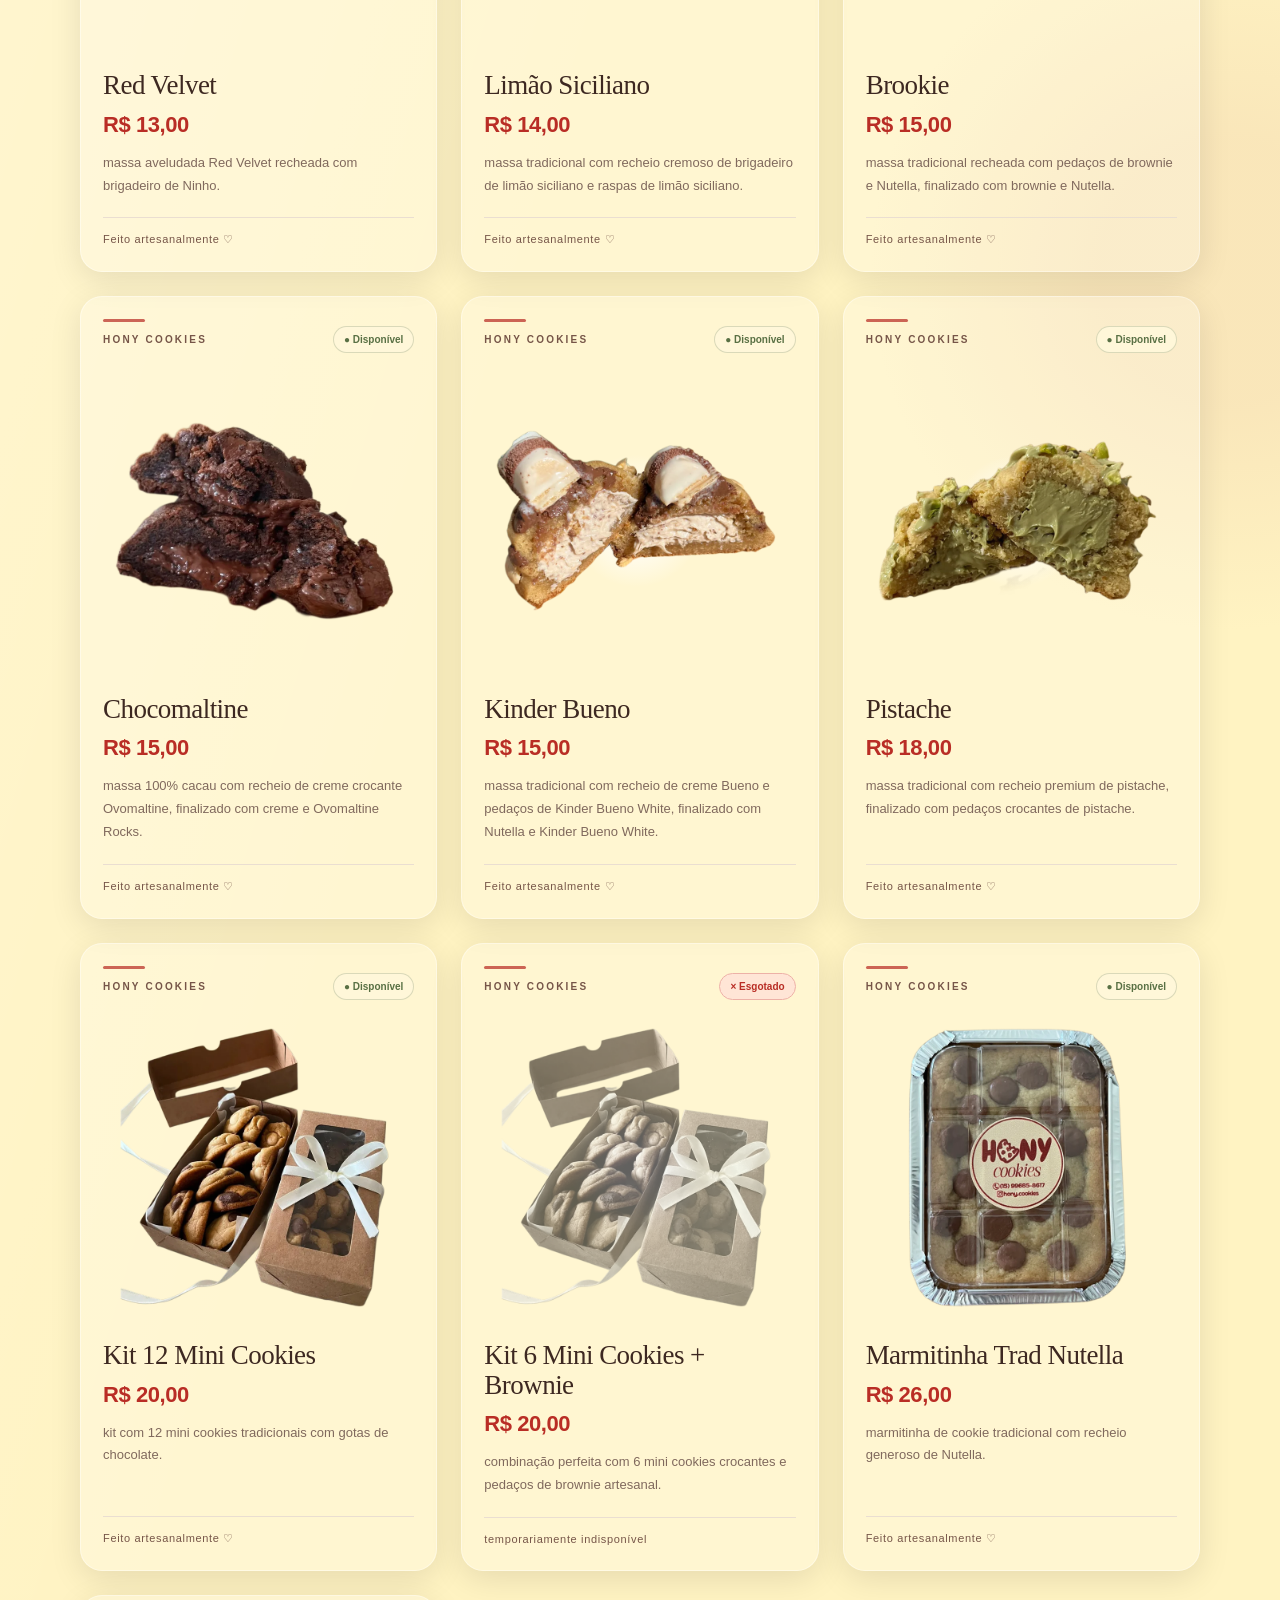
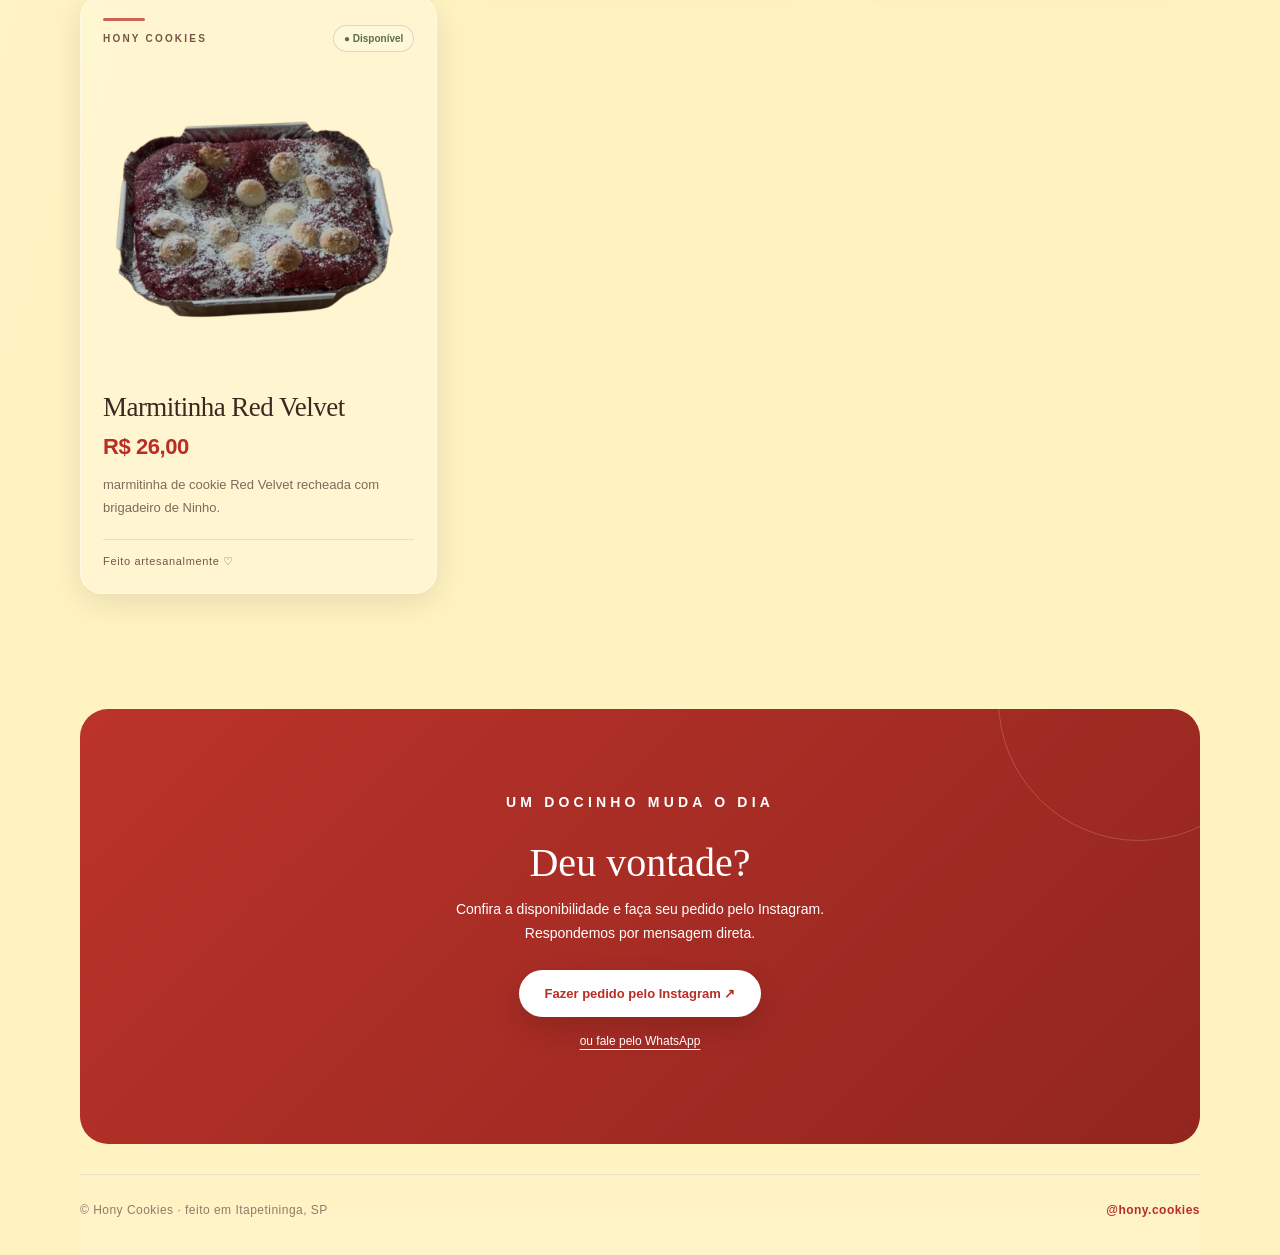
==== commit 6ab613cf: "Refactor: optimize image handling and remove unnecessary filters for improved performance" ====
--- a/index.html
+++ b/index.html
@@ -24,7 +24,7 @@
 .grid{display:grid;grid-template-columns:repeat(3,minmax(0,1fr));gap:20px;padding-bottom:85px}
 .product{background:var(--card);border:1px solid var(--linha);border-radius:13px;padding:19px 20px 23px;display:flex;flex-direction:column;min-width:0;transition:transform .2s}.product:hover{transform:scale(1.04)}
 .cardtop{display:flex;align-items:center;justify-content:space-between;gap:8px}.brand{font-size:10px;letter-spacing:.22em;color:var(--marrom);font-weight:700}.status{font-size:10px;border-radius:50px;padding:7px 10px;background:#fff7d9;color:#597044;border:1px solid rgba(89,112,68,.22);white-space:nowrap}.status.sold{color:var(--vermelho);background:#ffe5d6;border-color:#edb1a7}
-.photo{aspect-ratio:1/1;width:100%;display:flex;align-items:center;justify-content:center;margin:8px 0 9px}.photo img{width:100%;height:100%;object-fit:contain;filter:drop-shadow(0 12px 12px rgba(89,50,29,.09))}.product.unavailable .photo img{filter:grayscale(.65) opacity(.62)}
+.photo{aspect-ratio:1/1;width:100%;display:flex;align-items:center;justify-content:center;margin:8px 0 9px}.photo img{width:100%;height:100%;object-fit:contain}.product.unavailable .photo img{filter:grayscale(.65) opacity(.62)}
 .cardname{font-family:Georgia,'Times New Roman',serif;font-size:25px;line-height:1.16;font-weight:normal;margin:0 0 9px}.price{font-size:20px;font-weight:700;color:var(--vermelho);margin:0 0 12px}.description{font-size:13px;line-height:1.7;color:var(--marrom);margin:0;flex:1}.divider{height:1px;background:var(--linha);margin:20px 0 15px}.footnote{font-size:11px;letter-spacing:.06em;color:var(--marrom)}
 .order{border-top:1px solid var(--linha);text-align:center;padding:58px 0 75px}.order h2{font-family:Georgia,serif;color:var(--vermelho);font-size:34px;font-weight:normal;margin:0 0 12px}.order p{font-size:14px;color:var(--marrom);margin:0 0 24px;line-height:1.7}.cta{display:inline-flex;align-items:center;justify-content:center;gap:9px;background:var(--vermelho);color:white;border-radius:100px;padding:16px 26px;font-size:13px;font-weight:700;transition:background .2s}.cta:hover{background:#a61f19}.secondary{display:block;margin-top:17px;font-size:12px;color:var(--marrom);text-decoration:underline;text-underline-offset:4px}
 footer{border-top:1px solid var(--linha);padding:22px 0 32px;display:flex;justify-content:space-between;gap:10px;color:var(--marrom);font-size:11px;letter-spacing:.04em}
@@ -55,7 +55,6 @@
 .product::before{content:"";display:block;width:42px;height:3px;margin-bottom:4px;border-radius:99px;background:var(--vermelho);opacity:.72}
 .product:hover{box-shadow:0 16px 32px rgba(89,50,29,.13);border-color:rgba(201,43,36,.28)}
 .photo{position:relative}
-.photo::after{content:"";position:absolute;inset:10%;z-index:-1;border-radius:50%;background:rgba(255,255,255,.28);filter:blur(14px)}
 .photo img{transition:transform .35s ease,filter .35s ease}
 .product:hover .photo img{transform:scale(1.045) rotate(-1deg)}
 .product.unavailable:hover .photo img{transform:none}
@@ -118,7 +117,6 @@
 }
 .logo {
   width:min(510px,88%);
-  filter:drop-shadow(0 14px 22px rgba(100,55,35,.12));
 }
 .hero p {
   max-width:590px;
@@ -150,8 +148,6 @@
   border-radius:999px;
   background:rgba(255,255,255,.25);
   box-shadow:0 8px 32px 0 rgba(0,0,0,.1);
-  backdrop-filter:blur(12px);
-  -webkit-backdrop-filter:blur(12px);
 }
 .filter button {
   padding:11px 18px;
@@ -174,8 +170,6 @@
   border:1px solid rgba(255,255,255,.4);
   border-radius:22px;
   box-shadow:0 8px 32px 0 rgba(0,0,0,.1);
-  backdrop-filter:blur(12px);
-  -webkit-backdrop-filter:blur(12px);
   transition:transform .25s ease,box-shadow .25s ease,border-color .25s ease;
 }
 .product::before {
@@ -194,15 +188,11 @@
   min-height:270px;
   margin:12px -4px 18px;
   border-radius:18px;
-  background:radial-gradient(circle,#fffdf8 0 10%,transparent 30%);;
-}
-.photo::after {
-  display:none;
+  background:radial-gradient(circle,#fffdf8 0 10%,transparent 30%);
 }
 .photo img {
   position:relative;
   z-index:1;
-  filter:drop-shadow(0 18px 16px rgba(80,43,27,.18));
   transition:transform .35s ease;
 }
 .product:hover .photo img {
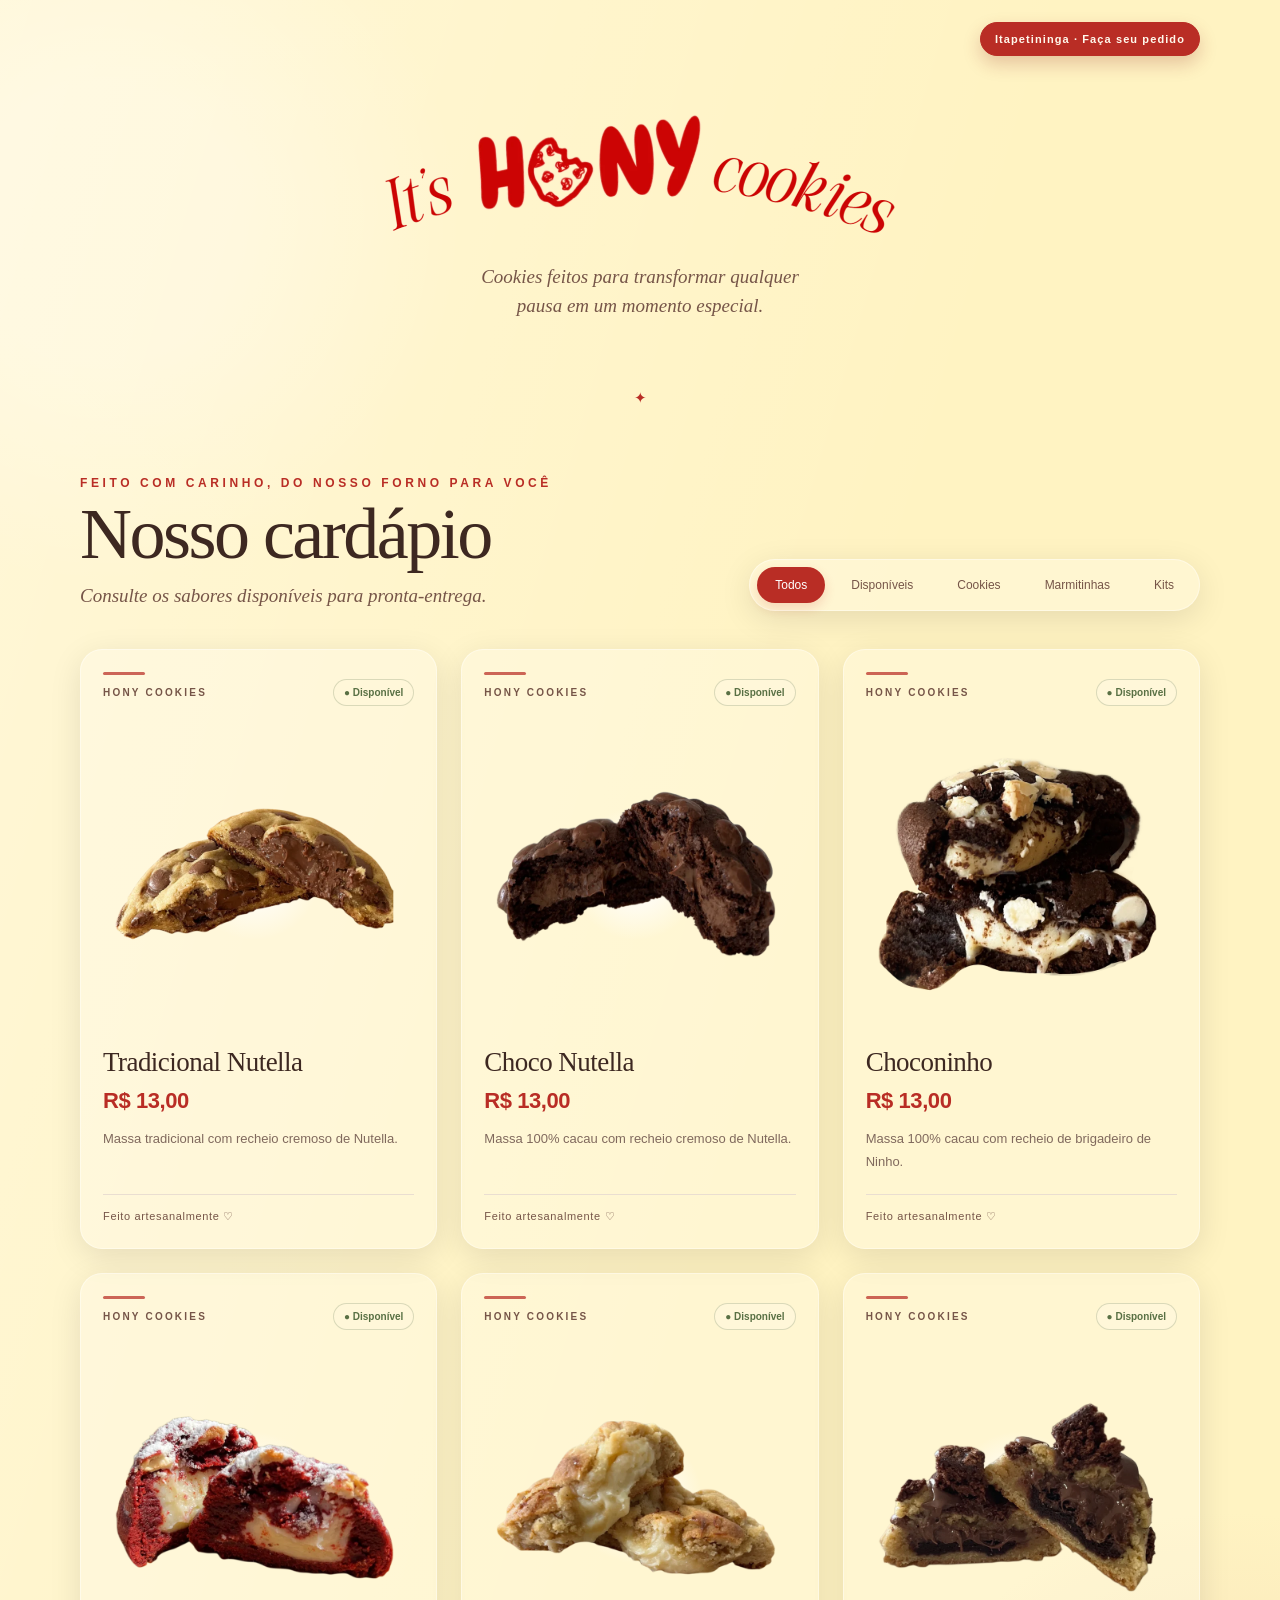
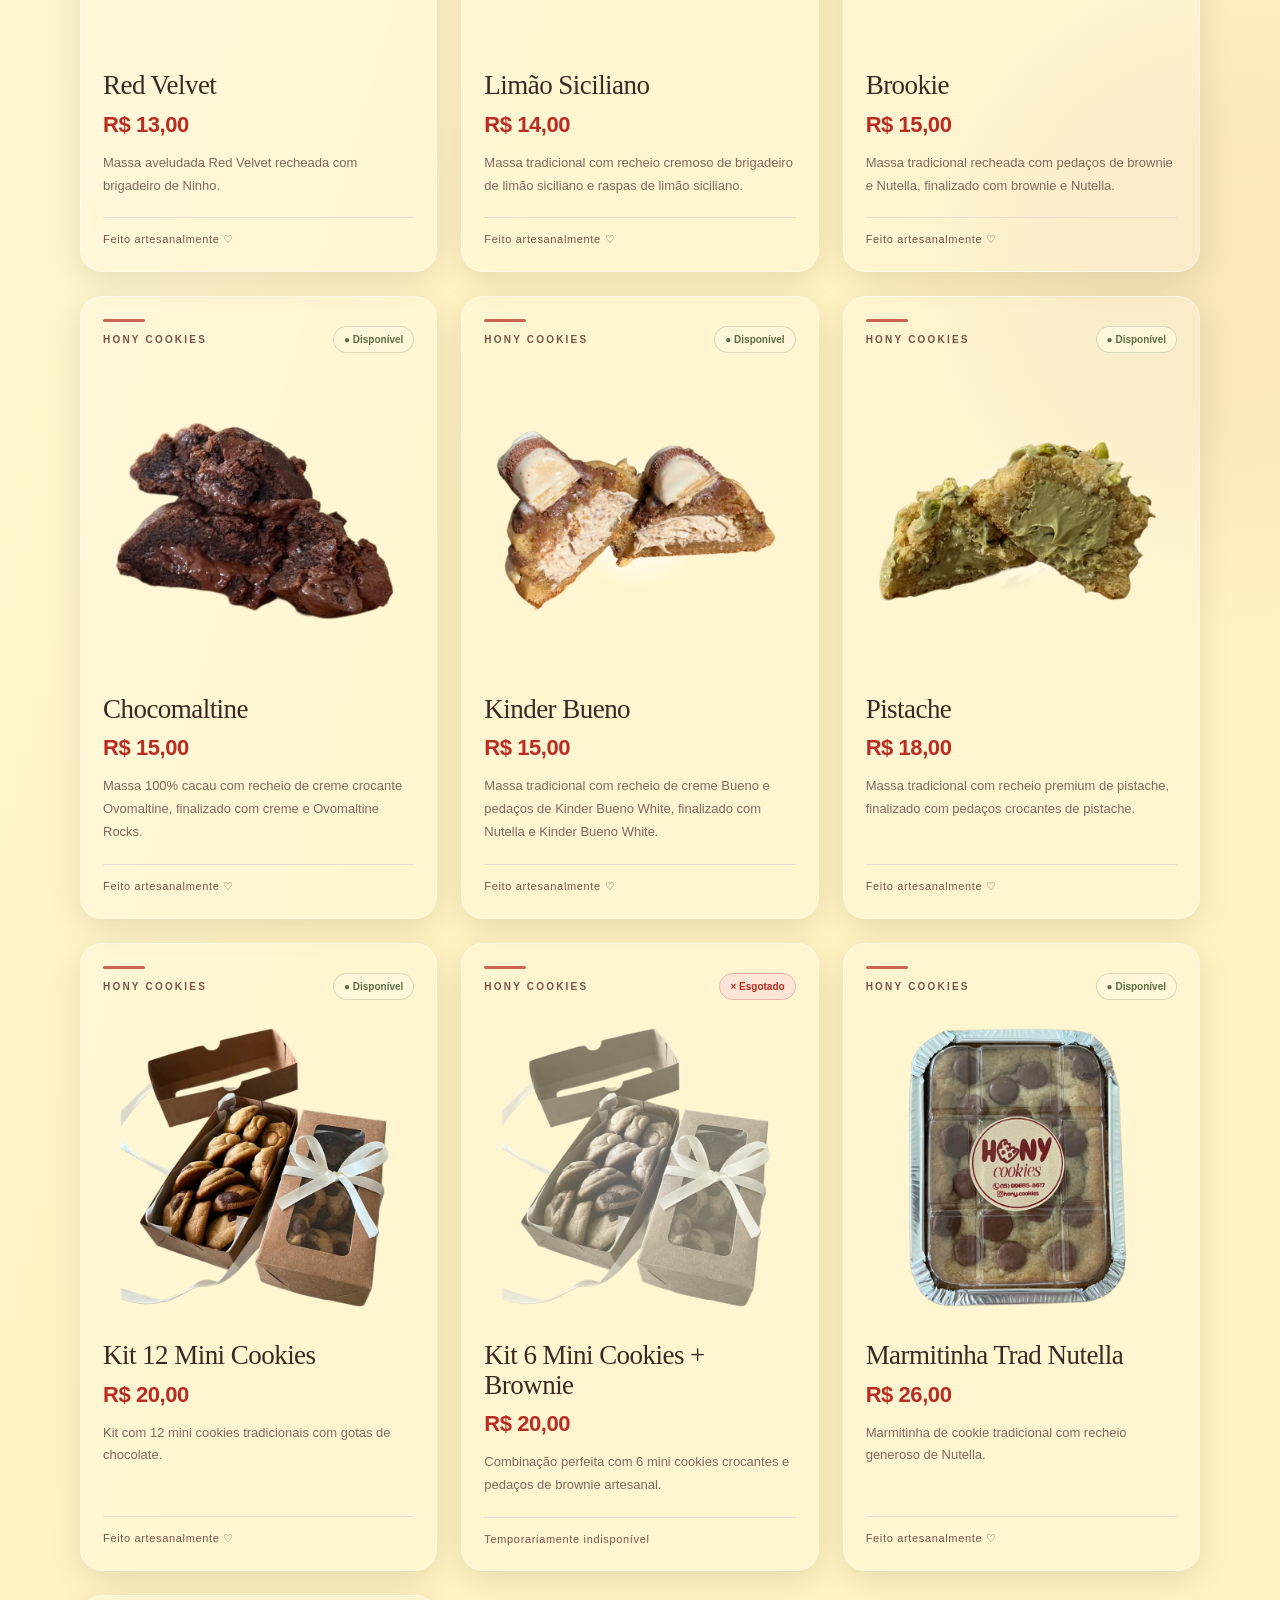
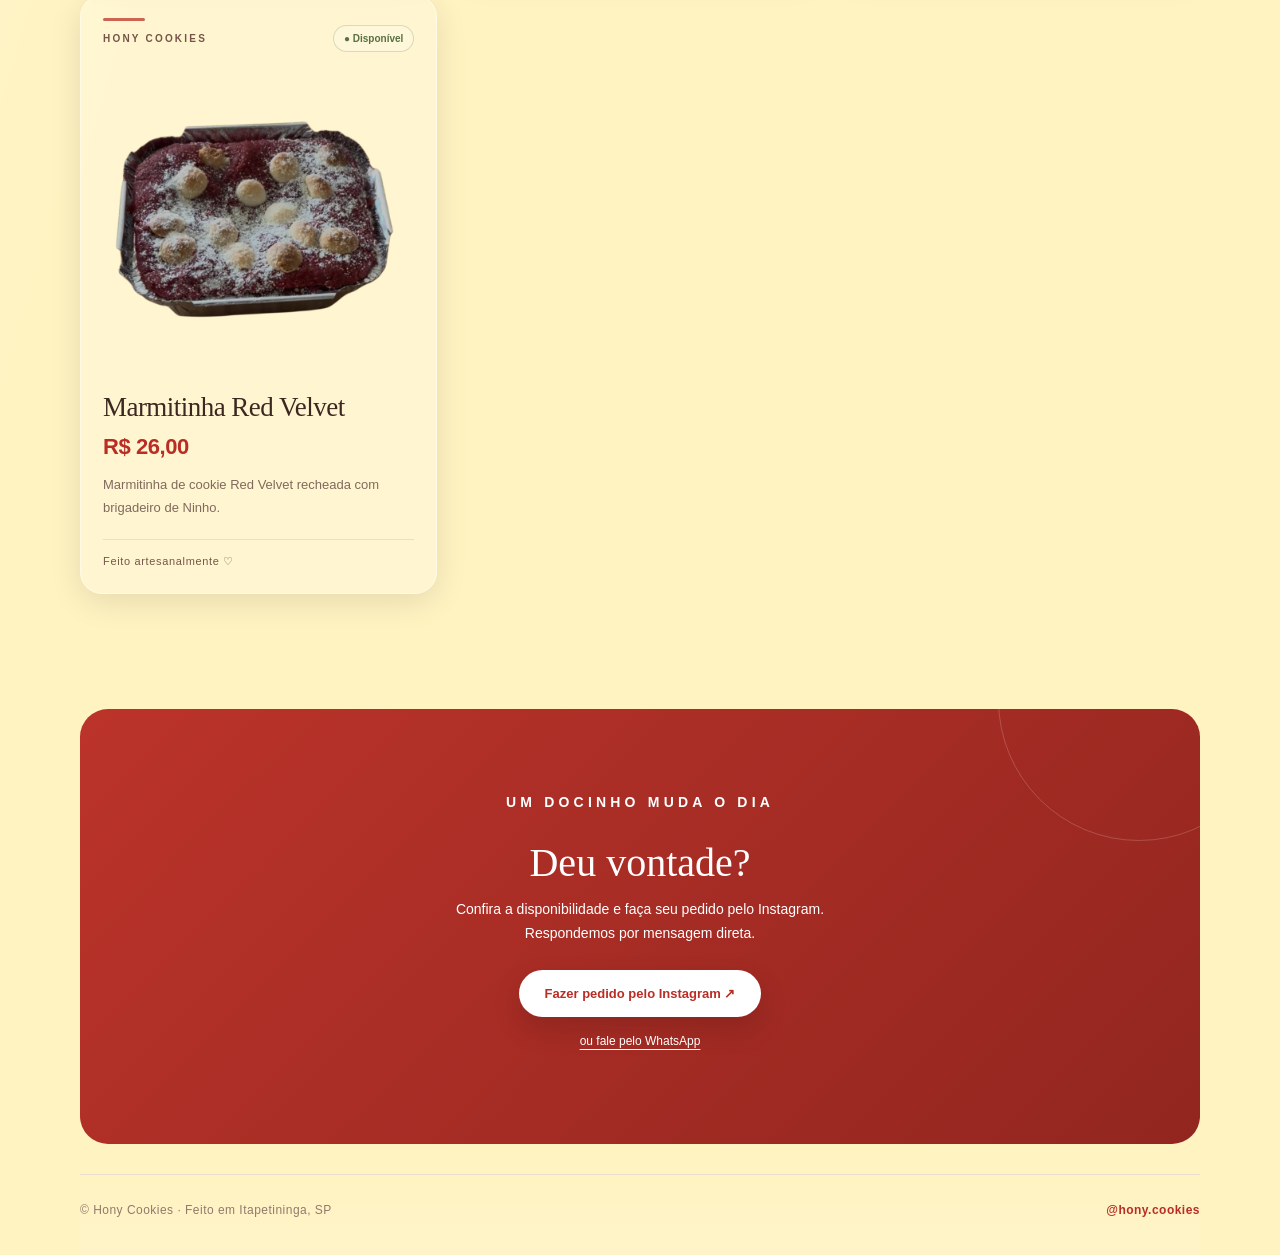
==== commit 4de9ccb9: "feat: separate and improve landing page assets" ====
--- a/index.html
+++ b/index.html
@@ -5,422 +5,34 @@
 <meta name="viewport" content="width=device-width, initial-scale=1">
 <meta name="theme-color" content="#fff3c2">
 <meta name="description" content="Cardápio Hony Cookies: cookies artesanais em Itapetininga. Confira os sabores disponíveis para pronta-entrega.">
+<meta property="og:type" content="website">
+<meta property="og:locale" content="pt_BR">
+<meta property="og:title" content="Hony Cookies | nosso cardápio">
+<meta property="og:description" content="Cookies artesanais em Itapetininga. Confira os sabores disponíveis para pronta-entrega.">
+<meta property="og:url" content="https://lucaskyo.github.io/menu-landing-page/">
+<meta property="og:image" content="https://lucaskyo.github.io/menu-landing-page/imagens/logo-hony.webp">
+<meta name="twitter:card" content="summary">
+<link rel="canonical" href="https://lucaskyo.github.io/menu-landing-page/">
 <title>Hony Cookies | nosso cardápio</title>
 <link rel="icon" href="imagens/icone-hony.webp" type="image/webp">
-<style>
-:root { --fundo:#fff3c2; --card:#feeeb7; --vermelho:#c92b24; --marrom:#975e43; --texto:#472b21; --linha:rgba(151,94,67,.23); }
-* {box-sizing:border-box} html {scroll-behavior:smooth} body {margin:0;background:var(--fundo);color:var(--texto);font-family:Arial,Helvetica,sans-serif;-webkit-font-smoothing:antialiased} a{color:inherit;text-decoration:none} button{font:inherit}
-.container{width:min(1120px,calc(100% - 44px));margin:auto}
-.topline{display:flex;align-items:center;justify-content:flex-end;padding-top:22px}
-.local{font-size:11px;letter-spacing:.08em;color:var(--marrom);border:1px solid var(--linha);border-radius:30px;padding:10px 14px}
-.hero{text-align:center;padding:36px 0 63px;border-bottom:1px solid var(--linha)}
-.logo{width:min(510px,90%);height:auto;display:block;margin:0 auto 17px}
-.hero p{font-family:Georgia,'Times New Roman',serif;font-size:clamp(18px,2.2vw,25px);line-height:1.5;max-width:510px;margin:0 auto;color:var(--marrom);font-style:italic}
-.heading{display:flex;justify-content:space-between;align-items:end;gap:20px;padding:63px 0 30px}
-.eyebrow{font-size:11px;letter-spacing:.26em;color:var(--vermelho);font-weight:bold;text-transform:uppercase;margin:0 0 10px}
-h1{font-family:Georgia,'Times New Roman',serif;font-size:clamp(38px,5vw,60px);font-weight:normal;letter-spacing:-.035em;margin:0 0 12px;color:var(--vermelho)}
-.subtitle{font-family:Georgia,'Times New Roman',serif;font-size:14px;color:var(--marrom);margin:0;line-height:1.6}
-.filter{display:flex;gap:8px;flex-wrap:wrap;justify-content:flex-end}.filter button{background:transparent;border:1px solid var(--linha);padding:10px 15px;border-radius:100px;color:var(--marrom);cursor:pointer;font-size:12px}.filter button.active,.filter button:hover{background:var(--vermelho);border-color:var(--vermelho);color:#fff}
-.grid{display:grid;grid-template-columns:repeat(3,minmax(0,1fr));gap:20px;padding-bottom:85px}
-.product{background:var(--card);border:1px solid var(--linha);border-radius:13px;padding:19px 20px 23px;display:flex;flex-direction:column;min-width:0;transition:transform .2s}.product:hover{transform:scale(1.04)}
-.cardtop{display:flex;align-items:center;justify-content:space-between;gap:8px}.brand{font-size:10px;letter-spacing:.22em;color:var(--marrom);font-weight:700}.status{font-size:10px;border-radius:50px;padding:7px 10px;background:#fff7d9;color:#597044;border:1px solid rgba(89,112,68,.22);white-space:nowrap}.status.sold{color:var(--vermelho);background:#ffe5d6;border-color:#edb1a7}
-.photo{aspect-ratio:1/1;width:100%;display:flex;align-items:center;justify-content:center;margin:8px 0 9px}.photo img{width:100%;height:100%;object-fit:contain}.product.unavailable .photo img{filter:grayscale(.65) opacity(.62)}
-.cardname{font-family:Georgia,'Times New Roman',serif;font-size:25px;line-height:1.16;font-weight:normal;margin:0 0 9px}.price{font-size:20px;font-weight:700;color:var(--vermelho);margin:0 0 12px}.description{font-size:13px;line-height:1.7;color:var(--marrom);margin:0;flex:1}.divider{height:1px;background:var(--linha);margin:20px 0 15px}.footnote{font-size:11px;letter-spacing:.06em;color:var(--marrom)}
-.order{border-top:1px solid var(--linha);text-align:center;padding:58px 0 75px}.order h2{font-family:Georgia,serif;color:var(--vermelho);font-size:34px;font-weight:normal;margin:0 0 12px}.order p{font-size:14px;color:var(--marrom);margin:0 0 24px;line-height:1.7}.cta{display:inline-flex;align-items:center;justify-content:center;gap:9px;background:var(--vermelho);color:white;border-radius:100px;padding:16px 26px;font-size:13px;font-weight:700;transition:background .2s}.cta:hover{background:#a61f19}.secondary{display:block;margin-top:17px;font-size:12px;color:var(--marrom);text-decoration:underline;text-underline-offset:4px}
-footer{border-top:1px solid var(--linha);padding:22px 0 32px;display:flex;justify-content:space-between;gap:10px;color:var(--marrom);font-size:11px;letter-spacing:.04em}
-.empty{grid-column:1/-1;text-align:center;padding:45px;color:var(--marrom)}
-@media(max-width:850px){.grid{grid-template-columns:repeat(2,minmax(0,1fr))}.heading{align-items:start;flex-direction:column}.filter{justify-content:flex-start}.hero{padding:26px 0 47px}}
-@media(max-width:540px){.container{width:calc(100% - 28px)}.topline{padding-top:15px}.local{font-size:10px}.hero{padding:28px 0 44px}.logo{width:95%}.hero p{font-size:14px;padding:0 10px}.heading{padding:43px 0 24px}.eyebrow{font-size:8px}.grid{gap:11px;padding-bottom:52px}.product{padding:12px 11px 16px;border-radius:10px}.brand{font-size:8px;letter-spacing:.1em}.status{font-size:9px;padding:5px 7px}.cardname{font-size:19px}.price{font-size:17px}.description{font-size:12px;line-height:1.55}.photo{margin:6px 0}.divider{margin:14px 0 10px}.footnote{font-size:9px}.order{padding:45px 0 60px}footer{flex-direction:column;align-items:center;text-align:center}}
-
-body{position:relative;overflow-x:hidden;background:
- radial-gradient(circle at 8% 4%,rgba(255,255,255,.72) 0 120px,transparent 350px),
- radial-gradient(circle at 96% 45%,rgba(255,218,133,.3) 0 130px,transparent 360px),
- var(--fundo)}
-body::before,body::after{content:"";position:absolute;z-index:-1;width:180px;height:180px;border:1px solid rgba(201,43,36,.1);border-radius:50%;pointer-events:none}
-body::before{top:285px;left:-105px}
-body::after{top:920px;right:-110px}
-.container{position:relative}
-.topline{min-height:56px}
-.local{background:rgba(255,255,255,.28);box-shadow:0 5px 18px rgba(89,50,29,.04);transition:background .2s,border-color .2s,transform .2s}
-.local:hover{background:rgba(255,255,255,.58);border-color:rgba(151,94,67,.4);transform:translateY(-1px)}
-.hero{position:relative}
-.hero::after{content:"✦";position:absolute;bottom:-12px;left:50%;padding:0 12px;background:var(--fundo);color:var(--vermelho);font-size:15px;line-height:24px;transform:translateX(-50%)}
-.heading{position:relative}
-.heading>div:first-child{max-width:620px}
-.filter{padding-bottom:2px}
-.filter button{transition:color .2s,background .2s,border-color .2s,transform .2s,box-shadow .2s}
-.filter button:hover{transform:translateY(-2px);box-shadow:0 5px 12px rgba(201,43,36,.16)}
-.filter button:focus-visible,.cta:focus-visible,.secondary:focus-visible{outline:3px solid rgba(201,43,36,.35);outline-offset:4px}
-.product{box-shadow:0 10px 25px rgba(89,50,29,.06);overflow:hidden}
-.product::before{content:"";display:block;width:42px;height:3px;margin-bottom:4px;border-radius:99px;background:var(--vermelho);opacity:.72}
-.product:hover{box-shadow:0 16px 32px rgba(89,50,29,.13);border-color:rgba(201,43,36,.28)}
-.photo{position:relative}
-.photo img{transition:transform .35s ease,filter .35s ease}
-.product:hover .photo img{transform:scale(1.045) rotate(-1deg)}
-.product.unavailable:hover .photo img{transform:none}
-.cardname{transition:color .2s}
-.product:hover .cardname{color:var(--vermelho)}
-.product.is-filtering{will-change:transform,opacity}
-.status{font-weight:700}
-.cta{box-shadow:0 10px 20px rgba(201,43,36,.2);transition:background .2s,transform .2s,box-shadow .2s}
-.cta:hover{transform:translateY(-2px);box-shadow:0 13px 24px rgba(201,43,36,.28)}
-.secondary{transition:color .2s}
-.secondary:hover{color:var(--vermelho)}
-footer{background:linear-gradient(180deg,transparent,rgba(255,255,255,.12))}
-@media(max-width:540px){body::before{top:210px;left:-145px}body::after{top:1080px;right:-145px}.hero::after{font-size:13px}.product{box-shadow:0 6px 16px rgba(89,50,29,.06)}.product:hover{transform:scale(1.04);box-shadow:0 10px 20px rgba(91,54,36,.11)}}
-@media(prefers-reduced-motion:reduce){html{scroll-behavior:smooth}.local,.filter button,.product,.photo img,.cardname,.cta,.secondary{transition:none}}
-
-:root {
-  --fundo:#fff3c2;
-  --card:#ffffff;
-  --vermelho:#b92d25;
-  --vermelho-escuro:#8f211c;
-  --marrom:#765548;
-  --texto:#3d2821;
-  --linha:#eaded1;
-  --destaque:#f6dfad;
+<script type="application/ld+json">
+{
+  "@context": "https://schema.org",
+  "@type": "Bakery",
+  "name": "Hony Cookies",
+  "description": "Cookies artesanais em Itapetininga, SP.",
+  "image": "https://lucaskyo.github.io/menu-landing-page/imagens/logo-hony.webp",
+  "url": "https://lucaskyo.github.io/menu-landing-page/",
+  "address": {
+    "@type": "PostalAddress",
+    "addressLocality": "Itapetininga",
+    "addressRegion": "SP",
+    "addressCountry": "BR"
+  },
+  "sameAs": ["https://www.instagram.com/hony.cookies/"]
 }
-body {
-  background:
-    linear-gradient(to bottom right,rgba(255,255,255,.36) 0%,transparent 42%),
-    radial-gradient(circle at 8% 5%,rgba(255,255,255,.28) 0 140px,transparent 360px),
-    radial-gradient(circle at 96% 42%,rgba(232,190,159,.24) 0 130px,transparent 360px),
-    var(--fundo);
-}
-body::before,body::after {
-  border-color:rgba(185,45,37,.1);
-}
-.local {
-  background:var(--vermelho);
-  border-color:var(--vermelho);
-  color:#fff9ed;
-  box-shadow:0 8px 18px rgba(143,33,28,.22);
-  font-family:Arial,Helvetica,sans-serif;
-  font-weight:700;
-  letter-spacing:.1em;
-  transition:transform .2s;
-}
-.local:hover {
-  background:var(--vermelho);
-  border-color:var(--vermelho);
-  color:#fff9ed;
-  box-shadow:0 8px 18px rgba(143,33,28,.22);
-  transform:scale(1.04);
-}
-.hero {
-  padding:58px 0 78px;
-  border-bottom:0;
-  background:transparent;
-}
-.hero::after {
-  background:transparent;
-}
-.logo {
-  width:min(510px,88%);
-}
-.hero p {
-  max-width:590px;
-  font-size:clamp(11px,3.5vw,19px);
-  color:var(--marrom);
-}
-.heading {
-  padding:78px 0 38px;
-}
-.eyebrow {
-  color:var(--vermelho);
-  font-size:12px;
-  letter-spacing:.3em;
-}
-h1 {
-  color:var(--texto);
-  font-size:clamp(44px,6vw,72px);
-  line-height:.95;
-}
-.subtitle {
-  max-width:none;
-  font-size:clamp(11px,3.5vw,19px);
-  font-style:italic;
-  white-space:nowrap;
-}
-.filter {
-  padding:7px;
-  border:1px solid rgba(255,255,255,.4);
-  border-radius:999px;
-  background:rgba(255,255,255,.25);
-  box-shadow:0 8px 32px 0 rgba(0,0,0,.1);
-}
-.filter button {
-  padding:11px 18px;
-  border:0;
-  color:var(--marrom);
-}
-.filter button.active,.filter button:hover {
-  background:var(--vermelho);
-  border-color:var(--vermelho);
-  color:#fff;
-  transform:translateY(-1px);
-}
-.grid {
-  gap:24px;
-}
-.product {
-  position:relative;
-  padding:22px 22px 25px;
-  background:rgba(255,255,255,.25);
-  border:1px solid rgba(255,255,255,.4);
-  border-radius:22px;
-  box-shadow:0 8px 32px 0 rgba(0,0,0,.1);
-  transition:transform .25s ease,box-shadow .25s ease,border-color .25s ease;
-}
-.product::before {
-  width:42px;
-  height:3px;
-  margin-bottom:4px;
-  background:var(--vermelho);
-}
-.product:hover {
-  transform:scale(1.04);
-  border-color:rgba(185,45,37,.3);
-  box-shadow:0 22px 42px rgba(91,54,36,.15);
-}
-.photo {
-  position:relative;
-  min-height:270px;
-  margin:12px -4px 18px;
-  border-radius:18px;
-  background:radial-gradient(circle,#fffdf8 0 10%,transparent 30%);
-}
-.photo img {
-  position:relative;
-  z-index:1;
-  transition:transform .35s ease;
-}
-.product:hover .photo img {
-  transform:scale(1.08) rotate(-2deg);
-}
-.product.unavailable:hover .photo img {
-  transform:none;
-}
-.cardname {
-  color:var(--texto);
-  font-size:27px;
-  line-height:1.1;
-  letter-spacing:-.02em;
-}
-.product:hover .cardname {
-  color:var(--vermelho);
-}
-.price {
-  display:inline-block;
-  margin:2px 0 14px;
-  color:var(--vermelho);
-  font-size:22px;
-  letter-spacing:-.02em;
-}
-.description {
-  color:#80695d;
-  font-size:13px;
-  line-height:1.75;
-}
-.order {
-  position:relative;
-  margin-top:30px;
-  padding:82px 20px 96px;
-  border:0;
-  border-radius:28px;
-  background:linear-gradient(135deg,rgba(185,45,37,.97),rgba(142,31,26,.97));
-  color:#fff;
-  overflow:hidden;
-}
-.order::before {
-  content:"";
-  position:absolute;
-  width:280px;
-  height:280px;
-  top:-150px;
-  right:-80px;
-  border:1px solid rgba(255,255,255,.18);
-  border-radius:50%;
-}
-.order h2,.order p,.order .secondary {
-  position:relative;
-  color:#fff;
-}
-.order h2 {
-  font-size:40px;
-}
-.cta {
-  position:relative;
-  background:#fff;
-  color:var(--vermelho);
-  box-shadow:0 12px 26px rgba(70,20,15,.22);
-  transition:transform .2s;
-}
-.cta:hover {
-  background:#fff;
-  color:var(--vermelho);
-  box-shadow:0 12px 26px rgba(70,20,15,.22);
-  transform:scale(1.04);
-}
-footer {
-  margin-top:30px;
-  padding:28px 0 38px;
-  color:#92796c;
-  font-size:12px;
-}
-footer span:last-child {
-  color:var(--vermelho);
-  font-weight:700;
-}
-@media(max-width:540px) {
-  .container {
-    width:min(100% - 24px,440px);
-  }
-  .hero {
-    padding:42px 0 58px;
-  }
-  .heading {
-    padding:52px 0 28px;
-  }
-  .filter {
-    width:100%;
-    justify-content:space-between;
-    gap:3px;
-  }
-  .filter button {
-    flex:1;
-    padding:10px 7px;
-  }
-  .grid {
-    grid-template-columns:1fr;
-    gap:16px;
-  }
-  .product {
-    padding:16px;
-    border-radius:18px;
-  }
-  .photo {
-    min-height:190px;
-  }
-  .cardname {
-    font-size:23px;
-  }
-  .order {
-    margin-top:12px;
-    border-radius:20px;
-    padding:58px 18px 66px;
-  }
-  .order h2 {
-    font-size:34px;
-  }
-  footer {
-    gap:12px;
-  }
-}
-@media(prefers-reduced-motion:reduce) {
-  .product:hover,.product:hover .photo img,.filter button:hover {
-    transform:none;
-  }
-}
-
-/* Ajustes de responsividade: não permitir rolagem lateral da página. */
-html, body {
-  max-width: 100%;
-  overflow-x: hidden;
-}
-.container, main, section, .heading, .grid {
-  min-width: 0;
-  max-width: 100%;
-}
-.filter {
-  max-width: 100%;
-}
-.mobile-break {
-  display:none;
-}
-/* Remove os círculos decorativos laterais sem modificar o resto do visual. */
-body::before, body::after { display: none; }
-@media (max-width: 540px) {
-  .hero p {
-    max-width:100%;
-    padding:0;
-    font-size:clamp(11px,3.5vw,19px);
-    white-space:nowrap;
-    text-align:center;
-  }
-  .eyebrow {
-    font-size:clamp(7px,2.5vw,12px);
-    letter-spacing:clamp(.08em,.8vw,.3em);
-    white-space:nowrap;
-  }
-  .mobile-break {
-    display:block;
-  }
-  h1 {
-    font-size:clamp(32px,10vw,72px);
-    white-space:nowrap;
-  }
-  .heading > div:first-child {
-    width:100%;
-    text-align:center;
-  }
-  .subtitle {
-    width:100%;
-    max-width:none;
-    font-size:clamp(11px,3.5vw,19px);
-    line-height:1.4;
-    white-space:nowrap;
-  }
-  .filter {
-    flex-wrap: wrap;
-    justify-content: center;
-    border-radius: 22px;
-  }
-  .filter button {
-    flex: 1 1 auto;
-    min-width: 0;
-    white-space: nowrap;
-  }
-}
-.filter {
-  position:relative;
-  isolation:isolate;
-}
-.filter::before {
-  content:"";
-  position:absolute;
-  z-index:0;
-  top:var(--pill-y,7px);
-  left:var(--pill-x,7px);
-  width:var(--pill-width,0px);
-  height:var(--pill-height,0px);
-  border-radius:999px;
-  background:var(--vermelho);
-  box-shadow:0 5px 12px rgba(201,43,36,.16);
-  pointer-events:none;
-  transition:left .45s cubic-bezier(.22,1,.36,1),top .45s cubic-bezier(.22,1,.36,1),width .45s cubic-bezier(.22,1,.36,1),height .45s cubic-bezier(.22,1,.36,1);
-}
-.filter button,
-.filter button:hover,
-.filter button.active,
-.filter button.active:hover {
-  position:relative;
-  z-index:1;
-  background:transparent;
-  border-color:transparent;
-  color:var(--marrom);
-  transform:none;
-}
-.filter button.active,
-.filter button.active:hover {
-  color:#fff;
-}
-@media(prefers-reduced-motion:reduce) {
-  .filter::before {
-    transition:none;
-  }
-}
-</style>
+</script>
+<link rel="stylesheet" href="styles.css">
 </head>
 <body>
 <div class="container">
@@ -429,105 +41,11 @@
  <div class="hero"><img class="logo" src="imagens/logo-hony.webp" alt="It's Hony Cookies"><p>Cookies feitos para transformar qualquer<br>pausa em um momento especial.</p></div>
 </header>
 <main>
- <section aria-labelledby="menu-title"><div class="heading"><div><p class="eyebrow">feito com carinho, do nosso<br class="mobile-break"> forno para você</p><h1 id="menu-title">Nosso cardápio</h1><p class="subtitle">Consulte os sabores disponíveis para pronta-entrega.</p></div><nav class="filter" aria-label="Filtrar cardápio"><button class="active" data-filter="todos" type="button">Todos</button><button data-filter="disponiveis" type="button">Disponíveis</button><button data-filter="cookie" type="button">Cookies</button><button data-filter="marmitinha" type="button">Marmitinhas</button><button data-filter="kit" type="button">Kits</button></nav></div><div class="grid" id="produtos" aria-live="polite"></div></section>
+ <section aria-labelledby="menu-title"><div class="heading"><div><p class="eyebrow">feito com carinho, do nosso<br class="mobile-break"> forno para você</p><h1 id="menu-title">Nosso cardápio</h1><p class="subtitle">Consulte os sabores disponíveis para pronta-entrega.</p></div><nav class="filter" aria-label="Filtrar cardápio"><button class="active" data-filter="todos" aria-pressed="true" type="button">Todos</button><button data-filter="disponiveis" aria-pressed="false" type="button">Disponíveis</button><button data-filter="cookie" aria-pressed="false" type="button">Cookies</button><button data-filter="marmitinha" aria-pressed="false" type="button">Marmitinhas</button><button data-filter="kit" aria-pressed="false" type="button">Kits</button></nav></div><p id="resultado-filtro" class="sr-only" aria-live="polite"></p><div class="grid" id="produtos" aria-live="off"></div></section>
  <section class="order" id="pedido"><p class="eyebrow">um docinho muda o dia</p><h2>Deu vontade?</h2><p>Confira a disponibilidade e faça seu pedido pelo Instagram.<br>Respondemos por mensagem direta.</p><a class="cta" href="https://www.instagram.com/hony.cookies/" target="_blank" rel="noopener noreferrer">Fazer pedido pelo Instagram ↗</a><a class="secondary" href="https://wa.me/5515996858617" target="_blank" rel="noopener noreferrer">ou fale pelo WhatsApp</a></section>
 </main>
-<footer><span>© Hony Cookies · feito em Itapetininga, SP</span><span>@hony.cookies</span></footer>
+<footer><span>© Hony Cookies · Feito em Itapetininga, SP</span><span>@hony.cookies</span></footer>
 </div>
-<script>
-/* ================================================================
-   EDITE SOMENTE A LISTA ABAIXO PARA ATUALIZAR O CARDÁPIO.
-   disponivel: true = Disponível | false = Esgotado
-   visivel: false = não aparece no cardápio (produto temporariamente fora)
-   Depois de editar, salve o arquivo e publique a alteração no GitHub.
-   ================================================================ */
-const produtos = [
-  { nome: "Tradicional Nutella", preco: 13.00, descricao: "massa tradicional com recheio cremoso de Nutella.", disponivel: true, visivel: true, categoria: "cookie", imagem: "imagens/tradicional-nutella.webp" },
-  { nome: "Choco Nutella", preco: 13.00, descricao: "massa 100% cacau com recheio cremoso de Nutella.", disponivel: true, visivel: true, categoria: "cookie", imagem: "imagens/choco-nutella.webp" },
-  { nome: "Choconinho", preco: 13.00, descricao: "massa 100% cacau com recheio de brigadeiro de Ninho.", disponivel: true, visivel: true, categoria: "cookie", imagem: "imagens/choconinho.webp" },
-  { nome: "Red Velvet", preco: 13.00, descricao: "massa aveludada Red Velvet recheada com brigadeiro de Ninho.", disponivel: true, visivel: true, categoria: "cookie", imagem: "imagens/red-velvet.webp" },
-  { nome: "Limão Siciliano", preco: 14.00, descricao: "massa tradicional com recheio cremoso de brigadeiro de limão siciliano e raspas de limão siciliano.", disponivel: true, visivel: true, categoria: "cookie", imagem: "imagens/limao-siciliano.webp" },
-  { nome: "Doce de Leite", preco: 14.00, descricao: "cookie recheado com doce de leite argentino e finalizado com flor de sal.", disponivel: false, visivel: false, categoria: "cookie", imagem: "" },
-  { nome: "Brookie", preco: 15.00, descricao: "massa tradicional recheada com pedaços de brownie e Nutella, finalizado com brownie e Nutella.", disponivel: true, visivel: true, categoria: "cookie", imagem: "imagens/brookie.webp" },
-  { nome: "Chocomaltine", preco: 15.00, descricao: "massa 100% cacau com recheio de creme crocante Ovomaltine, finalizado com creme e Ovomaltine Rocks.", disponivel: true, visivel: true, categoria: "cookie", imagem: "imagens/chocomaltine.webp" },
-  { nome: "Kinder Bueno", preco: 15.00, descricao: "massa tradicional com recheio de creme Bueno e pedaços de Kinder Bueno White, finalizado com Nutella e Kinder Bueno White.", disponivel: true, visivel: true, categoria: "cookie", imagem: "imagens/kinder-bueno.webp" },
-  { nome: "Pistache", preco: 18.00, descricao: "massa tradicional com recheio premium de pistache, finalizado com pedaços crocantes de pistache.", disponivel: true, visivel: true, categoria: "cookie", imagem: "imagens/pistache.webp" },
-  { nome: "Kit 12 Mini Cookies", preco: 20.00, descricao: "kit com 12 mini cookies tradicionais com gotas de chocolate.", disponivel: true, visivel: true, categoria: "kit", imagem: "imagens/kit-12-mini-cookies.webp" },
-  { nome: "Kit 6 Mini Cookies + Brownie", preco: 20.00, descricao: "combinação perfeita com 6 mini cookies crocantes e pedaços de brownie artesanal.", disponivel: false, visivel: true, categoria: "kit", imagem: "imagens/kit-12-mini-cookies.webp" },
-  { nome: "Marmitinha Trad Nutella", preco: 26.00, descricao: "marmitinha de cookie tradicional com recheio generoso de Nutella.", disponivel: true, visivel: true, categoria: "marmitinha", imagem: "imagens/marmitinha-trad-nutella.webp" },
-  { nome: "Marmitinha Red Velvet", preco: 26.00, descricao: "marmitinha de cookie Red Velvet recheada com brigadeiro de Ninho.", disponivel: true, visivel: true, categoria: "marmitinha", imagem: "imagens/marmitinha-red-velvet.webp" }
-];
-/* FIM DA LISTA DE PRODUTOS */
-const formatarPreco = valor => valor.toLocaleString('pt-BR',{style:'currency',currency:'BRL'});
-const escapeHTML = valor => String(valor).replace(/[&<>"']/g,caractere => ({'&':'&amp;','<':'&lt;','>':'&gt;','"':'&quot;',"'":'&#39;'}[caractere]));
-let timerAnimacaoCards;
-function animarCards(area, cardsAntes) {
- if (window.matchMedia('(prefers-reduced-motion: reduce)').matches) return;
- const cardsDepois = [...area.querySelectorAll('.product')];
- const duracao = 480;
- clearTimeout(timerAnimacaoCards);
-
- cardsDepois.forEach(card => {
-  const posicaoAnterior = cardsAntes.get(card.dataset.productKey);
-  const posicaoAtual = card.getBoundingClientRect();
-  card.classList.add('is-filtering');
-  card.style.transition = 'none';
-
-  if (posicaoAnterior) {
-   const deslocamentoX = posicaoAnterior.left - posicaoAtual.left;
-   const deslocamentoY = posicaoAnterior.top - posicaoAtual.top;
-   card.style.transform = `translate(${deslocamentoX}px,${deslocamentoY}px)`;
-  } else {
-   card.style.transform = 'translateY(18px) scale(.96)';
-   card.style.opacity = '0';
-  }
- });
-
- requestAnimationFrame(() => {
-  cardsDepois.forEach(card => {
-   card.style.transition = `transform ${duracao}ms cubic-bezier(.22,1,.36,1),opacity ${Math.round(duracao * .75)}ms ease`;
-   card.style.transform = '';
-   card.style.opacity = '';
-  });
- });
-
- timerAnimacaoCards = window.setTimeout(() => {
-  cardsDepois.forEach(card => {
-   card.classList.remove('is-filtering');
-   card.style.transition = '';
-   card.style.transform = '';
-   card.style.opacity = '';
-  });
- }, duracao + 40);
-}
-function renderizar(filtro='todos', animar=false) {
- const lista = produtos.filter(p => p.visivel !== false && (filtro==='todos' || (filtro==='disponiveis' ? p.disponivel : p.categoria===filtro))).sort((a,b)=>a.preco-b.preco);
- const area = document.getElementById('produtos');
- const cardsAntes = animar ? new Map([...area.querySelectorAll('.product')].map(card => [card.dataset.productKey, card.getBoundingClientRect()])) : new Map();
- area.setAttribute('aria-busy', animar ? 'true' : 'false');
- area.innerHTML = lista.length ? lista.map(p => `<article class="product ${p.disponivel ? '' : 'unavailable'}" data-product-key="${escapeHTML(p.nome)}"><div class="cardtop"><span class="brand">HONY COOKIES</span><span class="status ${p.disponivel ? '' : 'sold'}">${p.disponivel ? '● Disponível' : '× Esgotado'}</span></div><div class="photo">${p.imagem ? `<img src="${escapeHTML(p.imagem)}" alt="${escapeHTML(p.nome)}">` : ''}</div><h2 class="cardname">${escapeHTML(p.nome)}</h2><p class="price">${formatarPreco(p.preco)}</p><p class="description">${escapeHTML(p.descricao)}</p><div class="divider"></div><span class="footnote">${p.disponivel ? 'Feito artesanalmente ♡' : 'temporariamente indisponível'}</span></article>`).join('') : '<p class="empty">Nenhum produto nesta categoria no momento.</p>';
- if (animar && lista.length) animarCards(area, cardsAntes);
- if (animar) window.setTimeout(() => area.setAttribute('aria-busy', 'false'), 520);
-}
-const filtro = document.querySelector('.filter');
-const botoesFiltro = document.querySelectorAll('[data-filter]');
-function posicionarPill() {
- const botaoAtivo = filtro.querySelector('.active');
- if (!botaoAtivo) return;
- filtro.style.setProperty('--pill-x', `${botaoAtivo.offsetLeft}px`);
- filtro.style.setProperty('--pill-y', `${botaoAtivo.offsetTop}px`);
- filtro.style.setProperty('--pill-width', `${botaoAtivo.offsetWidth}px`);
- filtro.style.setProperty('--pill-height', `${botaoAtivo.offsetHeight}px`);
-}
-botoesFiltro.forEach(botao => botao.addEventListener('click', () => {
- botoesFiltro.forEach(b => b.classList.remove('active'));
- botao.classList.add('active');
- posicionarPill();
- renderizar(botao.dataset.filter, true);
-}));
-renderizar();
-posicionarPill();
-window.addEventListener('resize', posicionarPill);
-</script>
+<script src="app.js" defer></script>
 </body>
 </html>
--- a/styles.css
+++ b/styles.css
@@ -0,0 +1,550 @@
+:root {
+  --fundo:#fff3c2;
+  --card:#fff;
+  --vermelho:#b92d25;
+  --vermelho-escuro:#8f211c;
+  --marrom:#765548;
+  --texto:#3d2821;
+  --linha:#eaded1;
+  --destaque:#f6dfad;
+}
+
+* { box-sizing:border-box; }
+html {
+  max-width:100%;
+  overflow-x:hidden;
+  scroll-behavior:smooth;
+}
+body {
+  position:relative;
+  max-width:100%;
+  min-height:100vh;
+  margin:0;
+  overflow-x:hidden;
+  color:var(--texto);
+  font-family:Arial,Helvetica,sans-serif;
+  -webkit-font-smoothing:antialiased;
+  background:
+    linear-gradient(to bottom right,rgba(255,255,255,.36) 0%,transparent 42%),
+    radial-gradient(circle at 8% 5%,rgba(255,255,255,.28) 0 140px,transparent 360px),
+    radial-gradient(circle at 96% 42%,rgba(232,190,159,.24) 0 130px,transparent 360px),
+    var(--fundo);
+}
+a { color:inherit; text-decoration:none; }
+button { font:inherit; }
+
+.container {
+  position:relative;
+  width:min(1120px,calc(100% - 44px));
+  max-width:100%;
+  margin:auto;
+}
+.container,main,section,.heading,.grid { min-width:0; }
+
+.topline {
+  display:flex;
+  align-items:center;
+  justify-content:flex-end;
+  min-height:56px;
+  padding-top:22px;
+}
+.local {
+  padding:10px 14px;
+  color:#fff9ed;
+  font-size:11px;
+  font-weight:700;
+  letter-spacing:.1em;
+  border:1px solid var(--vermelho);
+  border-radius:30px;
+  background:var(--vermelho);
+  box-shadow:0 8px 18px rgba(143,33,28,.22);
+  transition:transform .2s;
+}
+.local:hover {
+  color:#fff9ed;
+  border-color:var(--vermelho);
+  background:var(--vermelho);
+  box-shadow:0 8px 18px rgba(143,33,28,.22);
+  transform:scale(1.04);
+}
+
+.hero {
+  position:relative;
+  padding:58px 0 78px;
+  text-align:center;
+  background:transparent;
+}
+.hero::after {
+  content:"✦";
+  position:absolute;
+  bottom:-12px;
+  left:50%;
+  padding:0 12px;
+  color:var(--vermelho);
+  font-size:15px;
+  line-height:24px;
+  background:transparent;
+  transform:translateX(-50%);
+}
+.logo {
+  display:block;
+  width:min(510px,88%);
+  height:auto;
+  margin:0 auto 17px;
+}
+.hero p {
+  max-width:590px;
+  margin:0 auto;
+  color:var(--marrom);
+  font-family:Georgia,'Times New Roman',serif;
+  font-size:clamp(11px,3.5vw,19px);
+  font-style:italic;
+  line-height:1.5;
+}
+
+.heading {
+  position:relative;
+  display:flex;
+  align-items:end;
+  justify-content:space-between;
+  gap:20px;
+  padding:78px 0 38px;
+}
+.heading>div:first-child {
+  width:auto;
+  max-width:620px;
+}
+.eyebrow {
+  margin:0 0 10px;
+  color:var(--vermelho);
+  font-size:12px;
+  font-weight:700;
+  letter-spacing:.3em;
+  text-transform:uppercase;
+}
+h1 {
+  margin:0 0 12px;
+  color:var(--texto);
+  font-family:Georgia,'Times New Roman',serif;
+  font-size:clamp(44px,6vw,72px);
+  font-weight:400;
+  letter-spacing:-.035em;
+  line-height:.95;
+}
+.subtitle {
+  max-width:none;
+  margin:0;
+  color:var(--marrom);
+  font-family:Georgia,'Times New Roman',serif;
+  font-size:clamp(11px,3.5vw,19px);
+  font-style:italic;
+  line-height:1.6;
+  white-space:nowrap;
+}
+
+.filter {
+  position:relative;
+  z-index:0;
+  display:flex;
+  max-width:100%;
+  flex-wrap:wrap;
+  gap:8px;
+  justify-content:flex-end;
+  padding:7px;
+  isolation:isolate;
+  border:1px solid rgba(255,255,255,.4);
+  border-radius:999px;
+  background:rgba(255,255,255,.25);
+  box-shadow:0 8px 32px rgba(0,0,0,.1);
+}
+.filter::before {
+  content:"";
+  position:absolute;
+  z-index:0;
+  top:var(--pill-y,7px);
+  left:var(--pill-x,7px);
+  width:var(--pill-width,0px);
+  height:var(--pill-height,0px);
+  pointer-events:none;
+  border-radius:999px;
+  background:var(--vermelho);
+  box-shadow:0 5px 12px rgba(201,43,36,.16);
+  transition:left .45s cubic-bezier(.22,1,.36,1),top .45s cubic-bezier(.22,1,.36,1),width .45s cubic-bezier(.22,1,.36,1),height .45s cubic-bezier(.22,1,.36,1);
+}
+.filter button {
+  position:relative;
+  z-index:1;
+  padding:11px 18px;
+  color:var(--marrom);
+  font-size:12px;
+  cursor:pointer;
+  border:0;
+  border-color:transparent;
+  border-radius:100px;
+  background:transparent;
+  transition:color .2s,background .2s,border-color .2s,transform .2s,box-shadow .2s;
+}
+.filter button:hover,
+.filter button.active,
+.filter button.active:hover {
+  color:var(--marrom);
+  border-color:transparent;
+  background:transparent;
+  transform:none;
+}
+.filter button.active,
+.filter button.active:hover { color:#fff; }
+.filter button:focus-visible,
+.cta:focus-visible,
+.secondary:focus-visible {
+  outline:3px solid rgba(201,43,36,.35);
+  outline-offset:4px;
+}
+
+.grid {
+  display:grid;
+  grid-template-columns:repeat(3,minmax(0,1fr));
+  gap:24px;
+  padding-bottom:85px;
+}
+.product {
+  position:relative;
+  display:flex;
+  min-width:0;
+  flex-direction:column;
+  padding:22px 22px 25px;
+  overflow:hidden;
+  border:1px solid rgba(255,255,255,.4);
+  border-radius:22px;
+  background:rgba(255,255,255,.25);
+  box-shadow:0 8px 32px rgba(0,0,0,.1);
+  transition:transform .25s ease,box-shadow .25s ease,border-color .25s ease;
+}
+.product::before {
+  content:"";
+  display:block;
+  width:42px;
+  height:3px;
+  margin-bottom:4px;
+  border-radius:99px;
+  background:var(--vermelho);
+  opacity:.72;
+}
+.product:hover {
+  border-color:rgba(185,45,37,.3);
+  box-shadow:0 22px 42px rgba(91,54,36,.15);
+  transform:scale(1.04);
+}
+.product.is-filtering { will-change:transform,opacity; }
+.cardtop {
+  display:flex;
+  align-items:center;
+  justify-content:space-between;
+  gap:8px;
+}
+.brand {
+  color:var(--marrom);
+  font-size:10px;
+  font-weight:700;
+  letter-spacing:.22em;
+}
+.status {
+  padding:7px 10px;
+  color:#597044;
+  font-size:10px;
+  font-weight:700;
+  white-space:nowrap;
+  border:1px solid rgba(89,112,68,.22);
+  border-radius:50px;
+  background:#fff7d9;
+}
+.status.sold {
+  color:var(--vermelho);
+  border-color:#edb1a7;
+  background:#ffe5d6;
+}
+.photo {
+  position:relative;
+  display:flex;
+  align-items:center;
+  justify-content:center;
+  width:100%;
+  min-height:270px;
+  margin:12px -4px 18px;
+  aspect-ratio:1/1;
+  border-radius:18px;
+  background:radial-gradient(circle,#fffdf8 0 10%,transparent 30%);
+}
+.photo img {
+  position:relative;
+  z-index:1;
+  width:100%;
+  height:100%;
+  object-fit:contain;
+  transition:transform .35s ease,filter .35s ease;
+}
+.photo.image-error {
+  border:1px dashed var(--linha);
+}
+.photo.image-error::after {
+  content:"Imagem indisponível";
+  color:var(--marrom);
+  font-size:11px;
+}
+.product.unavailable .photo img { filter:grayscale(.65) opacity(.62); }
+.product:hover .photo img { transform:scale(1.08) rotate(-2deg); }
+.product.unavailable:hover .photo img { transform:none; }
+.cardname {
+  margin:0 0 9px;
+  color:var(--texto);
+  font-family:Georgia,'Times New Roman',serif;
+  font-size:27px;
+  font-weight:400;
+  letter-spacing:-.02em;
+  line-height:1.1;
+  transition:color .2s;
+}
+.product:hover .cardname { color:var(--vermelho); }
+.price {
+  display:inline-block;
+  margin:2px 0 14px;
+  color:var(--vermelho);
+  font-size:22px;
+  font-weight:700;
+  letter-spacing:-.02em;
+}
+.description {
+  flex:1;
+  margin:0;
+  color:#80695d;
+  font-size:13px;
+  line-height:1.75;
+}
+.divider {
+  height:1px;
+  margin:20px 0 15px;
+  background:var(--linha);
+}
+.footnote {
+  color:var(--marrom);
+  font-size:11px;
+  letter-spacing:.06em;
+}
+
+.order {
+  position:relative;
+  margin-top:30px;
+  padding:82px 20px 96px;
+  overflow:hidden;
+  color:#fff;
+  text-align:center;
+  border:0;
+  border-radius:28px;
+  background:linear-gradient(135deg,rgba(185,45,37,.97),rgba(142,31,26,.97));
+}
+.order::before {
+  content:"";
+  position:absolute;
+  top:-150px;
+  right:-80px;
+  width:280px;
+  height:280px;
+  border:1px solid rgba(255,255,255,.18);
+  border-radius:50%;
+}
+.order h2,
+.order p,
+.order .secondary {
+  position:relative;
+  color:#fff;
+}
+.order h2 {
+  margin:0 0 12px;
+  color:#fff;
+  font-family:Georgia,serif;
+  font-size:40px;
+  font-weight:400;
+}
+.order p {
+  margin:0 0 24px;
+  font-size:14px;
+  line-height:1.7;
+}
+.cta {
+  position:relative;
+  display:inline-flex;
+  align-items:center;
+  justify-content:center;
+  gap:9px;
+  padding:16px 26px;
+  color:var(--vermelho);
+  font-size:13px;
+  font-weight:700;
+  border-radius:100px;
+  background:#fff;
+  box-shadow:0 12px 26px rgba(70,20,15,.22);
+  transition:transform .2s;
+}
+.cta:hover {
+  color:var(--vermelho);
+  background:#fff;
+  box-shadow:0 12px 26px rgba(70,20,15,.22);
+  transform:scale(1.04);
+}
+.secondary {
+  display:block;
+  margin-top:17px;
+  color:var(--marrom);
+  font-size:12px;
+  text-decoration:underline;
+  text-underline-offset:4px;
+  transition:color .2s;
+}
+.secondary:hover { color:var(--vermelho); }
+
+footer {
+  display:flex;
+  justify-content:space-between;
+  gap:10px;
+  margin-top:30px;
+  padding:28px 0 38px;
+  color:#92796c;
+  font-size:12px;
+  letter-spacing:.04em;
+  border-top:1px solid var(--linha);
+  background:linear-gradient(180deg,transparent,rgba(255,255,255,.12));
+}
+footer span:last-child {
+  color:var(--vermelho);
+  font-weight:700;
+}
+.empty {
+  grid-column:1/-1;
+  padding:45px;
+  color:var(--marrom);
+  text-align:center;
+}
+.sr-only {
+  position:absolute;
+  width:1px;
+  height:1px;
+  padding:0;
+  margin:-1px;
+  overflow:hidden;
+  clip:rect(0,0,0,0);
+  white-space:nowrap;
+  border:0;
+}
+.mobile-break { display:none; }
+
+@media (max-width:850px) {
+  .grid { grid-template-columns:repeat(2,minmax(0,1fr)); }
+  .heading {
+    align-items:start;
+    flex-direction:column;
+  }
+  .filter { justify-content:flex-start; }
+  .hero { padding:26px 0 47px; }
+}
+
+@media (max-width:540px) {
+  .container { width:min(100% - 24px,440px); }
+  .topline { padding-top:15px; }
+  .local { font-size:10px; }
+  .hero { padding:42px 0 58px; }
+  .hero p {
+    max-width:100%;
+    padding:0;
+    font-size:clamp(11px,3.5vw,19px);
+    white-space:nowrap;
+  }
+  .logo { width:95%; }
+  .heading {
+    padding:52px 0 28px;
+    text-align:center;
+  }
+  .heading>div:first-child {
+    width:100%;
+    text-align:center;
+  }
+  .eyebrow {
+    font-size:clamp(7px,2.5vw,12px);
+    letter-spacing:clamp(.08em,.8vw,.3em);
+    white-space:nowrap;
+  }
+  h1 {
+    font-size:clamp(32px,10vw,72px);
+    white-space:nowrap;
+  }
+  .subtitle {
+    width:100%;
+    font-size:clamp(11px,3.5vw,19px);
+    line-height:1.4;
+    white-space:nowrap;
+  }
+  .filter {
+    width:100%;
+    flex-wrap:wrap;
+    justify-content:center;
+    gap:3px;
+    border-radius:22px;
+  }
+  .filter button {
+    flex:1 1 auto;
+    min-width:0;
+    padding:10px 7px;
+    white-space:nowrap;
+    -webkit-tap-highlight-color:transparent;
+  }
+  .grid {
+    grid-template-columns:1fr;
+    gap:16px;
+    padding-bottom:52px;
+  }
+  .product {
+    padding:16px;
+    border-radius:18px;
+    box-shadow:0 6px 16px rgba(89,50,29,.06);
+  }
+  .product:hover {
+    box-shadow:0 10px 20px rgba(91,54,36,.11);
+    transform:scale(1.04);
+  }
+  .photo {
+    min-height:190px;
+    margin:12px -4px 18px;
+  }
+  .cardname { font-size:23px; }
+  .order {
+    margin-top:12px;
+    padding:58px 18px 66px;
+    border-radius:20px;
+  }
+  .order h2 { font-size:34px; }
+  footer {
+    flex-direction:column;
+    align-items:center;
+    gap:12px;
+    text-align:center;
+  }
+  .mobile-break { display:block; }
+}
+
+@media (prefers-reduced-motion:reduce) {
+  html { scroll-behavior:auto; }
+  .local,
+  .filter button,
+  .product,
+  .photo img,
+  .cardname,
+  .cta,
+  .secondary,
+  .filter::before {
+    transition:none;
+  }
+  .product:hover,
+  .product:hover .photo img,
+  .filter button:hover {
+    transform:none;
+  }
+}
